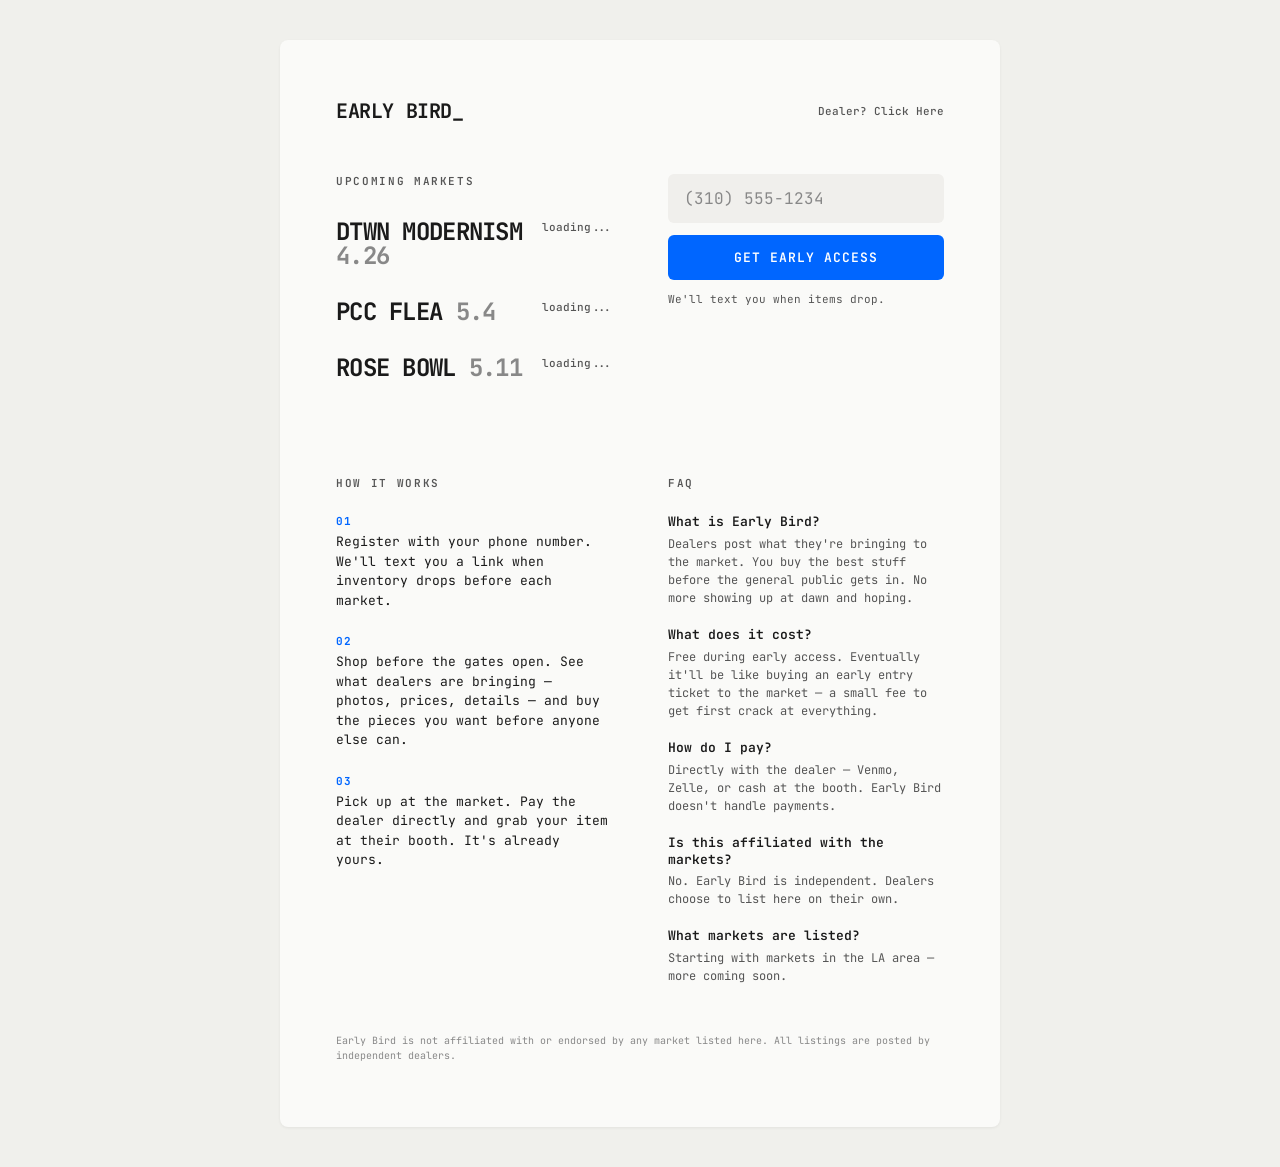
==== index.html @ ceb4dad3 "Landing, add-item, booth items: major QA-driven fixes Landing: - Remove chevrons on market rows - Co" ====
<!DOCTYPE html>
<html lang="en">
<head>
  <meta charset="UTF-8">
  <meta name="viewport" content="width=device-width, initial-scale=1, viewport-fit=cover">
  <title>Early Bird</title>
  <link rel="preconnect" href="https://fonts.googleapis.com">
  <link rel="preconnect" href="https://fonts.gstatic.com" crossorigin>
  <link href="https://fonts.googleapis.com/css2?family=JetBrains+Mono:wght@400;500;600;700&display=swap" rel="stylesheet">

  <style>
    * { margin: 0; padding: 0; box-sizing: border-box; }

    /*
     * DESIGN SYSTEM: "The Text Message"
     * Font: JetBrains Mono — everything
     * Colors: --text #1A1A1A, --muted #666, --dim #AAA, --accent #0066FF
     * Spacing: --side 24px, elements handle their own padding
     * Buttons: .btn-primary, .btn-secondary, .btn-chip, .btn-danger
     * Inputs: .fi (text/textarea), .fs (select), .fl (label)
     * States: .loading-center, .empty-state, .state-error, .status-pill
     * Layout: .seg-ctrl, .feed-header, .fab, .back-link
     */

    :root {
      --bg: #FAFAF8;
      --text: #1A1A1A;
      --muted: #555555;
      --dim: #888888;
      --accent: #0066FF;
      --accent-hover: #0052CC;
      --error: #D32F2F;
      --success: #2E7D32;
      --input-bg: #F0EFEC;
      --side: 24px;
    }

    html, body {
      overflow-x: hidden;
      overscroll-behavior-x: none;
      width: 100%;
    }
    body {
      font-family: 'JetBrains Mono', monospace;
      background: var(--bg);
      color: var(--text);
      -webkit-font-smoothing: antialiased;
      overscroll-behavior: none;
    }

    /* ── Screens ─────────────────────────── */
    .screen { display: none; }
    .screen.active { display: block; }

    /* ── App Header ─────────────────────── */
    /* One header component for every screen */
    .app-header {
      position: sticky;
      top: 0;
      z-index: 100;
      background: rgba(250,250,248,0.95);
      backdrop-filter: blur(12px);
      -webkit-backdrop-filter: blur(12px);
      padding: 0 var(--side);
      padding-top: max(12px, env(safe-area-inset-top));
    }
    .app-header-row {
      display: flex;
      align-items: center;
      justify-content: space-between;
      min-height: 40px;
    }
    .app-header-row + .app-header-row {
      padding-bottom: 8px;
    }
    .app-header-title {
      font-size: 16px;
      font-weight: 700;
      letter-spacing: -0.02em;
      color: var(--text);
      white-space: nowrap;
      flex-shrink: 0;
    }
    .app-header-back {
      font-size: 12px;
      color: var(--muted);
      text-decoration: none;
    }
    @media (hover: hover) {
      .app-header-back:hover { color: var(--text); }
    }
    .app-header-action {
      font-size: 12px;
      color: var(--muted);
      text-decoration: none;
      text-align: right;
      min-width: 0;
      overflow: hidden;
      text-overflow: ellipsis;
      white-space: nowrap;
    }

    /* ── Landing Page ────────────────────── */
    #landing {
      min-height: 100vh;
      min-height: 100dvh;
      max-width: 480px;
      margin: 0 auto;
      padding: 0 24px;
      padding-top: max(24px, env(safe-area-inset-top));
      padding-bottom: max(40px, env(safe-area-inset-bottom));
    }

    /* ── Header ── */
    .header {
      display: flex;
      justify-content: space-between;
      align-items: center;
      padding-top: 8px;
      margin-bottom: 48px;
    }
    .logo {
      font-size: 20px;
      font-weight: 700;
      color: var(--text);
      letter-spacing: -0.02em;
      line-height: 1;
    }
    .cursor {
      animation: blink 1s step-end infinite;
    }
    .in-app .cursor { animation: none; opacity: 1; }
    @keyframes blink {
      0%, 100% { opacity: 1; }
      50% { opacity: 0; }
    }
    .dealer-link {
      font-size: 11px;
      font-weight: 500;
      color: var(--muted);
      text-decoration: none;
      padding: 8px 0;
    }
    .dealer-link:hover { color: var(--text); }

    /* ── Markets list ── */
    .markets-label {
      font-size: 11px;
      font-weight: 600;
      color: var(--muted);
      letter-spacing: 0.15em;
      text-transform: uppercase;
      margin-bottom: 32px;
    }

    .market-item {
      margin-bottom: 32px;
      display: flex;
      align-items: flex-start;
      justify-content: space-between;
      gap: 12px;
    }
    /* chevron removed per QA feedback */
    .market-name {
      font-size: 24px;
      font-weight: 700;
      color: var(--text);
      line-height: 1;
      letter-spacing: -0.03em;
    }
    .market-date {
      color: var(--dim);
    }
    .market-countdown {
      font-size: 11px;
      font-weight: 500;
      color: var(--muted);
      white-space: nowrap;
      flex-shrink: 0;
      text-align: right;
    }

    /* ── Auth ── */
    .auth-section {
      margin-top: 16px;
    }
    /* .auth-input consolidated into .fi */
    /* .auth-btn consolidated into .btn-primary */
    .auth-fine {
      margin-top: 12px;
      font-size: 11px;
      color: var(--muted);
      line-height: 1.4;
    }
    .auth-error {
      margin-top: 12px;
      font-size: 12px;
      color: var(--error);
    }
    .auth-success {
      margin-top: 12px;
      font-size: 12px;
      color: var(--success);
    }

    /* ── Info sections (below fold) ── */
    .info-zone {
      margin-top: 64px;
    }
    .section-title {
      font-size: 11px;
      font-weight: 600;
      color: var(--muted);
      letter-spacing: 0.15em;
      text-transform: uppercase;
      margin-bottom: 24px;
    }

    .step {
      margin-bottom: 24px;
    }
    .step:last-child { margin-bottom: 0; }
    .step-number {
      font-size: 11px;
      font-weight: 700;
      color: var(--accent);
      margin-bottom: 4px;
      letter-spacing: 0.05em;
    }
    .step-text {
      font-size: 13px;
      font-weight: 400;
      color: var(--text);
      line-height: 1.5;
    }

    .faq-section {
      margin-top: 48px;
    }
    .faq-item {
      margin-bottom: 20px;
    }
    .faq-item:last-child { margin-bottom: 0; }
    .faq-q {
      font-size: 13px;
      font-weight: 600;
      color: var(--text);
      line-height: 1.3;
      margin-bottom: 4px;
    }
    .faq-a {
      font-size: 12px;
      font-weight: 400;
      color: var(--muted);
      line-height: 1.5;
    }

    .disclaimer {
      margin-top: 48px;
      font-size: 10px;
      color: var(--dim);
      line-height: 1.5;
    }

    /* ── Desktop ── */
    @media (min-width: 768px) {
      body { background: #F0F0EC; }
      #landing, #dealer-landing {
        max-width: 720px;
        padding: 48px 56px 64px;
        background: var(--bg);
        margin-top: 40px;
        margin-bottom: 40px;
        border-radius: 8px;
        box-shadow: 0 1px 3px rgba(0,0,0,0.06);
        min-height: auto;
      }
      #feed, #item-detail, #messages, #favorites, #settings, #dealer-home, #add-item, #admin, #admin-login {
        max-width: 900px;
        margin: 0 auto;
        background: var(--bg);
      }
      .landing-columns {
        display: grid;
        grid-template-columns: 1fr 1fr;
        gap: 56px;
        align-items: start;
      }
      .landing-columns .auth-section { margin-top: 0; }
      .info-grid {
        display: grid;
        grid-template-columns: 1fr 1fr;
        gap: 56px;
      }
      .info-grid .faq-section { margin-top: 0; }
    }

    /* ── Dealer Landing Page ─────────────── */
    #dealer-landing {
      min-height: 100vh;
      min-height: 100dvh;
      max-width: 480px;
      margin: 0 auto;
      padding: 0 24px;
      padding-top: max(24px, env(safe-area-inset-top));
      padding-bottom: max(40px, env(safe-area-inset-bottom));
    }
    .back-link {
      font-size: 12px;
      color: var(--accent);
      text-decoration: none;
      font-weight: 500;
    }
    .dealer-headline {
      font-size: 24px;
      font-weight: 700;
      color: var(--text);
      line-height: 1.1;
      letter-spacing: -0.03em;
      margin: 32px 0 8px;
    }
    .dealer-headline .accent { color: var(--accent); }
    .dealer-sub {
      font-size: 13px;
      color: var(--muted);
      line-height: 1.5;
      margin-bottom: 20px;
    }
    .dealer-free-badge {
      display: inline-block;
      font-size: 11px;
      font-weight: 700;
      letter-spacing: 0.1em;
      text-transform: uppercase;
      color: var(--accent);
      background: #E8F0FE;
      padding: 8px 14px;
      border-radius: 6px;
      margin-bottom: 24px;
    }

    /* ── Verify Screen ───────────────────── */
    #verify.active {
      min-height: 100vh;
      min-height: 100dvh;
      display: flex;
      flex-direction: column;
      align-items: center;
      justify-content: center;
      padding: 2rem;
      text-align: center;
    }
    #verify .logo { margin-bottom: 24px; }
    .verify-status {
      font-size: 14px;
      color: var(--muted);
      margin-top: 12px;
    }
    .verify-error {
      font-size: 14px;
      color: var(--error);
      margin-top: 12px;
    }

    /* ── Onboarding Screen ───────────────── */
    #onboarding {
      min-height: 100vh;
      min-height: 100dvh;
      max-width: 480px;
      margin: 0 auto;
      padding: 0 24px;
      padding-top: max(60px, env(safe-area-inset-top));
    }
    .onboard-title {
      font-size: 24px;
      font-weight: 700;
      color: var(--text);
      letter-spacing: -0.03em;
      margin-bottom: 4px;
    }
    .onboard-sub {
      font-size: 13px;
      color: var(--muted);
      margin-bottom: 32px;
    }

    .field { margin-bottom: 16px; }
    /* .field label consolidated into .fl */
    /* .field input[type="text"] consolidated into .fi */

    .selfie-area { margin-bottom: 24px; }
    .selfie-preview {
      width: 120px;
      height: 120px;
      border-radius: 50%;
      background: var(--input-bg);
      margin: 0 auto 12px;
      overflow: hidden;
      display: flex;
      align-items: center;
      justify-content: center;
      cursor: pointer;
    }
    .selfie-preview img { width: 100%; height: 100%; object-fit: cover; }
    .selfie-preview .placeholder {
      font-size: 11px;
      color: var(--muted);
      text-align: center;
      line-height: 1.5;
    }
    .selfie-context {
      text-align: center;
      font-size: 11px;
      color: var(--dim);
      margin-top: 8px;
    }

    /* ── Feed Screen ─────────────────────── */
    #feed {
      height: 100vh;
      height: 100dvh;
      overflow-y: auto;
      scroll-snap-type: y proximity;
      -webkit-overflow-scrolling: touch;
    }
    .feed-header {
      position: sticky;
      top: 0;
      z-index: 100;
      background: rgba(250,250,248,0.95);
      backdrop-filter: blur(12px);
      -webkit-backdrop-filter: blur(12px);
      padding: 0 var(--side);
      padding-top: max(12px, env(safe-area-inset-top));
    }
    .feed-header-top {
      display: flex;
      align-items: center;
      justify-content: space-between;
      padding-bottom: 12px;
    }
    .feed-logo {
      font-size: 16px;
      font-weight: 700;
      letter-spacing: -0.02em;
      color: var(--text);
      white-space: nowrap;
      flex-shrink: 0;
    }
    .feed-event {
      font-size: 12px;
      color: var(--muted);
    }

    /* Item grid */
    /* Mobile: TikTok-style vertical scroll — one item fills viewport */
    .item-grid {
      display: flex;
      flex-direction: column;
      padding-bottom: max(70px, calc(56px + env(safe-area-inset-bottom)));
    }
    .item-card {
      min-height: calc(100vh - 160px);
      min-height: calc(100dvh - 160px);
      scroll-snap-align: start;
      cursor: pointer;
      display: flex;
      flex-direction: column;
      background: #fff;
      border-bottom: 1px solid var(--input-bg);
    }
    .item-card-img {
      width: 100%;
      flex: 1;
      min-height: 0;
      background: var(--input-bg);
      overflow: hidden;
    }
    .item-card-img > img:first-child { width: 100%; height: 100%; object-fit: cover; }
    .item-card-avatar {
      position: absolute;
      bottom: 12px;
      left: 12px;
      width: 44px;
      height: 44px;
      border-radius: 50%;
      object-fit: cover;
      border: 2px solid rgba(255,255,255,0.9);
      box-shadow: 0 1px 3px rgba(0,0,0,0.2);
    }
    .item-card-info { padding: 16px var(--side) 20px; }
    .item-card-price-row {
      display: flex;
      align-items: center;
      justify-content: space-between;
    }
    .item-card-price {
      font-size: 20px;
      font-weight: 700;
      font-variant-numeric: tabular-nums;
    }
    .item-card-title {
      font-size: 12px;
      color: var(--text);
      font-weight: 500;
      margin-top: 4px;
    }
    .item-card-meta {
      font-size: 12px;
      color: var(--muted);
      margin-top: 4px;
    }
    /* .item-card-badge consolidated into .status-pill */

    /* Desktop: 2-column grid */
    @media (min-width: 768px) {
      #feed {
        height: auto;
        overflow: visible;
        scroll-snap-type: none;
      }
      .item-grid {
        display: grid;
        grid-template-columns: 1fr 1fr;
        gap: 1px;
        background: var(--input-bg);
      }
      .item-card {
        height: auto;
        scroll-snap-align: none;
      }
      .item-card-img {
        aspect-ratio: 1;
        flex: none;
      }
      .item-card-info { padding: 12px; }
      .item-card-price { font-size: 14px; }
      .item-card-meta { font-size: 10px; margin-top: 2px; }
    }

    /* ── Favorite button ── */
    .fav-btn {
      position: absolute;
      bottom: 12px;
      right: 12px;
      width: 36px;
      height: 36px;
      border-radius: 50%;
      background: rgba(0,0,0,0.4);
      border: none;
      cursor: pointer;
      display: flex;
      align-items: center;
      justify-content: center;
      color: #fff;
      z-index: 10;
    }
    .fav-btn svg { width: 18px; height: 18px; }
    .fav-btn.fav-active { color: #FF3B5C; background: rgba(255,255,255,0.9); }
    .item-card-img { position: relative; }

    /* ── Favorites screen ── */
    #favorites {
      min-height: 100vh;
      min-height: 100dvh;
      padding-bottom: max(70px, calc(56px + env(safe-area-inset-bottom)));
    }
    .fav-grid {
      display: grid;
      grid-template-columns: 1fr 1fr;
      gap: 1px;
      background: var(--input-bg);
    }
    .fav-card {
      background: var(--bg);
      cursor: pointer;
    }
    .fav-card-img {
      width: 100%;
      aspect-ratio: 1;
      background: var(--input-bg);
      overflow: hidden;
      position: relative;
    }
    .fav-card-img img { width: 100%; height: 100%; object-fit: cover; }
    .fav-card-info { padding: 12px; }
    .fav-card-price {
      font-size: 14px;
      font-weight: 700;
      font-variant-numeric: tabular-nums;
    }
    .fav-card-meta {
      font-size: 10px;
      color: var(--muted);
      margin-top: 2px;
    }

    /* ── Messages list ── */
    .conv-item {
      display: flex;
      align-items: center;
      gap: 14px;
      padding: 14px var(--side);
      cursor: pointer;
      text-decoration: none;
      color: inherit;
      -webkit-tap-highlight-color: transparent;
      transition: background 0.1s;
    }
    .conv-item:active { background: var(--input-bg); }
    .conv-item + .conv-item {
      border-top: 1px solid var(--input-bg);
    }
    .conv-thumb {
      width: 52px;
      height: 52px;
      border-radius: 6px;
      overflow: hidden;
      background: var(--input-bg);
      flex-shrink: 0;
    }
    .conv-thumb img { width: 100%; height: 100%; object-fit: cover; }
    .conv-info { flex: 1; min-width: 0; }
    .conv-name {
      font-size: 13px;
      font-weight: 600;
      line-height: 1.3;
    }
    .conv-meta {
      font-size: 11px;
      color: var(--muted);
      margin-top: 2px;
    }

    /* ── Item Detail ─────────────────────── */
    #item-detail {
      min-height: 100vh;
      min-height: 100dvh;
      padding-bottom: max(80px, calc(56px + env(safe-area-inset-bottom)));
      overflow-x: hidden;
    }
    .detail-back {
      position: sticky;
      top: 0;
      z-index: 100;
      padding: max(8px, env(safe-area-inset-top)) var(--side) 8px;
      background: var(--bg);
    }
    .detail-back a {
      font-size: 12px;
      color: var(--muted);
      text-decoration: none;
    }
    @media (hover: hover) {
      .detail-back a:hover { color: var(--text); }
    }
    .conv-mode .detail-back { display: none; }
    .detail-photos {
      /* No padding — photo goes edge to edge from top */
    }
    .detail-photo {
      width: 100%;
      aspect-ratio: 1;
      background: var(--input-bg);
      overflow: hidden;
    }
    .detail-photo img {
      width: 100%;
      height: 100%;
      object-fit: cover;
    }
    .detail-photo + .detail-photo {
      margin-top: 1px;
    }

    /* Photo carousel */
    .carousel {
      position: relative;
      overflow: hidden;
    }
    .carousel-track {
      display: flex;
      transition: transform 0.3s ease;
    }
    .carousel-track .detail-photo {
      flex: 0 0 100%;
    }
    .carousel-dots {
      display: flex;
      justify-content: center;
      gap: 8px;
      padding: 12px 0;
    }
    .carousel-dot {
      width: 8px;
      height: 8px;
      border-radius: 50%;
      background: var(--dim);
      border: none;
      cursor: pointer;
      padding: 8px;
      background-clip: content-box;
    }
    .carousel-dot.active {
      background: var(--text);
    }
    .carousel-counter {
      position: absolute;
      top: 12px;
      right: 12px;
      background: rgba(0,0,0,0.5);
      color: #fff;
      font-size: 11px;
      font-weight: 600;
      padding: 4px 8px;
      border-radius: 10px;
      font-variant-numeric: tabular-nums;
    }
    .detail-info {
      padding: 20px var(--side);
    }
    .detail-price {
      font-size: 24px;
      font-weight: 700;
      font-variant-numeric: tabular-nums;
      letter-spacing: -0.02em;
    }
    .detail-condition {
      display: inline-block;
      font-size: 11px;
      font-weight: 600;
      color: var(--muted);
      letter-spacing: 0.1em;
      text-transform: uppercase;
      margin-top: 12px;
    }
    .detail-notes {
      font-size: 13px;
      color: var(--text);
      line-height: 1.5;
      margin-top: 12px;
      word-wrap: break-word;
      overflow-wrap: break-word;
    }
    .detail-seller {
      margin-top: 20px;
      padding-top: 20px;
      border-top: 1px solid var(--input-bg);
    }
    .detail-seller-name {
      font-size: 14px;
      font-weight: 600;
      color: var(--text);
    }
    .detail-seller-biz {
      font-size: 12px;
      color: var(--muted);
    }
    .detail-actions {
      padding: 0 var(--side) var(--side);
    }
    /* .text-seller-btn consolidated into .btn-primary */
    /* .detail-status-badge - legacy, use .status-pill for new code */
    .detail-status-badge {
      width: 100%;
      text-align: center;
      padding: 14px;
      border-radius: 6px;
      font-size: 12px;
      font-weight: 600;
      letter-spacing: 0.1em;
      text-transform: uppercase;
    }
    .detail-status-badge.sold { background: #EEE; color: var(--muted); }
    .detail-status-badge.hold { background: #FDF6E3; color: #B8960C; }

    /* ── Seller Inquiry List ─────────────── */
    .inquiry-list {
      padding: 0;
    }
    .inquiry-list-header {
      font-size: 11px;
      font-weight: 600;
      color: var(--muted);
      letter-spacing: 0.15em;
      text-transform: uppercase;
      margin-bottom: 16px;
    }
    .inquiry-row {
      display: flex;
      align-items: flex-start;
      gap: 12px;
      padding: 14px 0;
      border-top: 1px solid var(--input-bg);
      cursor: pointer;
    }
    .inquiry-row:first-of-type {
      border-top: none;
    }
    .inquiry-avatar {
      width: 40px;
      height: 40px;
      border-radius: 50%;
      flex-shrink: 0;
      object-fit: cover;
    }
    .inquiry-avatar-placeholder {
      background: var(--input-bg);
      display: flex;
      align-items: center;
      justify-content: center;
      font-size: 16px;
      font-weight: 700;
      color: var(--muted);
    }
    .inquiry-info {
      flex: 1;
      min-width: 0;
    }
    .inquiry-name {
      font-size: 13px;
      font-weight: 600;
      color: var(--text);
      line-height: 1;
      margin-bottom: 4px;
    }
    .inquiry-msg {
      font-size: 12px;
      color: var(--muted);
      line-height: 1.3;
      overflow: hidden;
      text-overflow: ellipsis;
      white-space: nowrap;
    }
    .inquiry-meta {
      display: flex;
      align-items: center;
      gap: 8px;
      margin-top: 8px;
    }
    .inquiry-phone {
      font-size: 11px;
      font-weight: 500;
      color: var(--accent);
      text-decoration: none;
      font-variant-numeric: tabular-nums;
    }
    .inquiry-time {
      font-size: 11px;
      color: var(--dim);
      font-variant-numeric: tabular-nums;
    }
    .inquiry-actions {
      display: flex;
      flex-direction: column;
      gap: 8px;
      flex-shrink: 0;
    }
    /* .inquiry-action-btn consolidated into .btn-secondary.btn-filled */

    /* ── Add Item Form ───────────────────── */
    #add-item {
      min-height: 100vh;
      min-height: 100dvh;
      max-width: 480px;
      margin: 0 auto;
      padding: 0 24px;
      padding-top: max(60px, env(safe-area-inset-top));
      padding-bottom: max(40px, env(safe-area-inset-bottom));
    }
    #add-item .feed-header {
      margin-bottom: 24px;
    }
    .photo-upload-area {
      display: flex;
      gap: 8px;
      flex-wrap: wrap;
      margin-bottom: 24px;
    }
    .photo-slot {
      width: 72px;
      height: 72px;
      border-radius: 6px;
      background: var(--input-bg);
      display: flex;
      align-items: center;
      justify-content: center;
      cursor: pointer;
      overflow: hidden;
      position: relative;
    }
    .photo-slot img {
      width: 100%;
      height: 100%;
      object-fit: cover;
    }
    .photo-slot-empty {
      background: transparent;
      border: 2px dashed var(--input-bg);
      cursor: default;
    }
    .photo-slot .add-icon {
      font-size: 24px;
      color: var(--dim);
      font-weight: 300;
    }
    .photo-slot .remove-photo {
      position: absolute;
      top: 2px;
      right: 2px;
      width: 20px;
      height: 20px;
      background: rgba(0,0,0,0.6);
      color: white;
      border: none;
      border-radius: 50%;
      font-size: 12px;
      cursor: pointer;
      display: flex;
      align-items: center;
      justify-content: center;
    }
    .form-field {
      margin-bottom: 20px;
    }
    /* .form-label consolidated into .fl */
    /* .form-input consolidated into .fi */
    /* .form-select consolidated into .fs */
    .form-row {
      display: flex;
      gap: 12px;
    }
    .form-row .form-field { flex: 1; }
    .form-toggle {
      display: flex;
      align-items: center;
      gap: 12px;
      cursor: pointer;
      font-size: 13px;
      color: var(--text);
    }
    .form-toggle input[type="checkbox"] {
      width: 18px;
      height: 18px;
      accent-color: var(--accent);
    }

    .empty-state { text-align: center; padding: 60px var(--side); }
    .empty-state h2 {
      font-size: 20px;
      font-weight: 700;
      color: var(--text);
      letter-spacing: -0.02em;
      margin-bottom: 8px;
    }
    .empty-state p {
      font-size: 13px;
      color: var(--muted);
      line-height: 1.5;
    }

    /* ── Segmented Control — unified toggle component ── */
    .seg-ctrl {
      display: flex;
      background: var(--input-bg);
      border-radius: 6px;
      padding: 3px;
      gap: 2px;
    }
    .seg-ctrl.hidden { display: none; }
    .seg-btn {
      flex: 1;
      font-family: 'JetBrains Mono', monospace;
      font-size: 11px;
      font-weight: 600;
      letter-spacing: 0.08em;
      text-transform: uppercase;
      padding: 8px 14px;
      border: none;
      border-radius: 4px;
      cursor: pointer;
      background: transparent;
      color: var(--muted);
      transition: all 0.15s;
      white-space: nowrap;
    }
    .seg-btn.active {
      color: var(--text);
      background: #fff;
      box-shadow: 0 1px 3px rgba(0,0,0,0.08);
    }

    /* ── Bottom Nav ───────────────────────── */

    .bottom-nav {
      position: fixed;
      bottom: 0; left: 0; right: 0;
      z-index: 100;
      background: rgba(250,250,248,0.95);
      backdrop-filter: blur(12px);
      -webkit-backdrop-filter: blur(12px);
      display: flex;
      padding-bottom: max(8px, env(safe-area-inset-bottom));
    }
    .nav-tab {
      flex: 1;
      display: flex;
      flex-direction: column;
      align-items: center;
      padding: 8px 0;
      font-size: 10px;
      color: var(--muted);
      text-decoration: none;
      font-weight: 500;
      gap: 2px;
      cursor: pointer;
      border: none;
      background: none;
    }
    .nav-tab.active { color: var(--accent); }
    .nav-tab svg { width: 22px; height: 22px; }
    .nav-group {
      display: flex;
      flex: 2;
    }
    .nav-group .nav-tab { flex: 1; }
    .nav-divider {
      width: 1px;
      background: var(--input-bg);
      margin: 8px 0;
    }

    /* Unread badge */
    .unread-badge {
      position: absolute;
      top: -6px; right: -10px;
      min-width: 16px; height: 16px;
      background: var(--error);
      color: #fff;
      font-size: 10px;
      font-weight: 700;
      border-radius: 8px;
      display: flex;
      align-items: center;
      justify-content: center;
      padding: 0 4px;
    }
    .unread-badge.hidden { display: none; }

    /* Toast notification */
    .toast {
      position: fixed;
      top: max(12px, env(safe-area-inset-top));
      left: 16px; right: 16px;
      z-index: 9999;
      background: #fff;
      border-radius: 12px;
      box-shadow: 0 4px 20px rgba(0,0,0,0.15);
      padding: 12px 16px;
      display: flex;
      align-items: center;
      gap: 12px;
      transform: translateY(-120%);
      transition: transform 0.3s ease;
      cursor: pointer;
    }
    .toast.visible { transform: translateY(0); }
    .toast-avatar { width: 36px; height: 36px; border-radius: 50%; object-fit: cover; flex-shrink: 0; }
    .toast-text { flex: 1; min-width: 0; }
    .toast-name { font-size: 12px; font-weight: 600; }
    .toast-msg { font-size: 11px; color: var(--muted); white-space: nowrap; overflow: hidden; text-overflow: ellipsis; }

    /* Filter bottom sheet */
    .sheet-overlay {
      position: fixed;
      inset: 0;
      z-index: 200;
      background: rgba(0,0,0,0.3);
      opacity: 0;
      transition: opacity 0.2s;
      pointer-events: none;
    }
    .sheet-overlay.open { opacity: 1; pointer-events: auto; }
    .sheet {
      position: fixed;
      bottom: 0; left: 0; right: 0;
      z-index: 201;
      background: #fff;
      border-radius: 12px 12px 0 0;
      padding: 20px 24px;
      padding-bottom: max(24px, env(safe-area-inset-bottom));
      transform: translateY(100%);
      transition: transform 0.3s ease;
    }
    .sheet-overlay.open .sheet { transform: translateY(0); }
    .sheet-handle {
      width: 36px; height: 4px;
      background: var(--dim);
      border-radius: 2px;
      margin: 0 auto 16px;
    }
    .sheet-title {
      font-size: 15px;
      font-weight: 700;
      margin-bottom: 16px;
    }
    .sheet-field { margin-bottom: 14px; }
    /* .sheet-label consolidated into .fl */

    /* Messages filter — positioned with side margins */
    .msg-toggle {
      margin: 0 var(--side) 12px;
    }

    /* Browse toggle in header — uses .seg-ctrl */
    .browse-toggle {
      margin-left: auto;
    }

    /* ── Dealer Home ─────────────────────── */
    #dealer-home {
      min-height: 100vh;
      min-height: 100dvh;
      max-width: 480px;
      margin: 0 auto;
      padding-bottom: max(80px, calc(56px + env(safe-area-inset-bottom)));
    }
    .dealer-event-name {
      font-size: 20px;
      font-weight: 700;
      color: var(--text);
      letter-spacing: -0.02em;
    }
    .dealer-event-date {
      font-size: 12px;
      color: var(--muted);
      margin-top: 4px;
    }
    .dealer-countdown {
      font-size: 12px;
      color: var(--muted);
      margin-top: 8px;
    }
    .dealer-countdown strong { font-variant-numeric: tabular-nums; }

    .free-notice {
      background: #E8F0FE;
      border-radius: 6px;
      padding: 14px 16px;
      margin: 24px 0;
      font-size: 12px;
      color: var(--accent);
      font-weight: 500;
    }
    /* FAB */
    .fab {
      position: fixed;
      bottom: calc(80px + env(safe-area-inset-bottom, 0px));
      right: 20px;
      width: 52px; height: 52px;
      border-radius: 50%;
      background: var(--accent);
      color: #fff;
      border: none;
      font-size: 26px;
      font-weight: 300;
      line-height: 1;
      cursor: pointer;
      box-shadow: 0 4px 12px rgba(0,0,0,0.15);
      z-index: 50;
      display: flex; align-items: center; justify-content: center;
    }
    .fab:active { transform: scale(0.92); }

    .my-items-list { list-style: none; padding: 0 var(--side); display: flex; flex-direction: column; gap: 8px; }
    .my-item {
      display: flex;
      gap: 12px;
      padding: 12px;
      background: var(--input-bg);
      border-radius: 8px;
      align-items: flex-start;
      cursor: pointer;
      -webkit-tap-highlight-color: transparent;
      transition: opacity 0.15s;
    }
    .my-item:active { opacity: 0.7; }
    .my-item-thumb {
      width: 64px; height: 64px;
      border-radius: 6px;
      background: var(--input-bg);
      flex-shrink: 0;
      overflow: hidden;
    }
    .my-item-thumb img { width: 100%; height: 100%; object-fit: cover; }
    .my-item-info { flex: 1; min-width: 0; }
    .my-item-price {
      font-family: 'JetBrains Mono', monospace;
      font-size: 15px;
      font-weight: 700;
      font-variant-numeric: tabular-nums;
    }
    .my-item-title {
      font-size: 13px;
      color: var(--text);
      margin-top: 2px;
      white-space: nowrap;
      overflow: hidden;
      text-overflow: ellipsis;
    }
    .my-item-meta {
      font-size: 11px;
      color: var(--muted);
      margin-top: 3px;
      display: flex;
      align-items: center;
      gap: 8px;
    }
    /* .my-item-status-pill consolidated into .status-pill */
    .my-item-actions {
      display: flex;
      gap: 8px;
      margin-top: 8px;
    }
    /* .my-item-action consolidated into .btn-secondary */

    /* ── Messages ────────────────────────── */
    #messages {
      min-height: 100vh;
      min-height: 100dvh;
      max-width: 480px;
      margin: 0 auto;
      padding-bottom: max(80px, calc(56px + env(safe-area-inset-bottom)));
      overflow-x: hidden;
    }

    /* ── Utility ──────────────────────────── */
    .spinner {
      display: inline-block;
      width: 18px; height: 18px;
      border: 2px solid rgba(255,255,255,0.3);
      border-top-color: white;
      border-radius: 50%;
      animation: spin 0.6s linear infinite;
    }
    @keyframes spin { to { transform: rotate(360deg); } }
    .hidden { display: none !important; }

    /* ── Photo Reorder (drag) ─────────── */
    .photo-slot.dragging { opacity: 0.4; }
    .photo-slot.drag-over { outline: 2px solid var(--accent); outline-offset: -2px; }

    /* ── Admin CMS ────────────────────── */
    #admin {
      min-height: 100vh;
      max-width: 600px;
      margin: 0 auto;
      padding: 24px;
    }
    .admin-title {
      font-size: 20px;
      font-weight: 700;
      letter-spacing: -0.02em;
      margin-bottom: 24px;
    }
    .admin-section {
      margin-bottom: 32px;
    }
    .admin-section-title {
      font-size: 11px;
      font-weight: 600;
      letter-spacing: 0.15em;
      text-transform: uppercase;
      color: var(--muted);
      margin-bottom: 12px;
    }
    .admin-card {
      background: var(--input-bg);
      border-radius: 6px;
      padding: 14px 16px;
      margin-bottom: 8px;
      font-size: 13px;
    }
    .admin-card-row {
      display: flex;
      justify-content: space-between;
      align-items: center;
    }
    .admin-card .name { font-weight: 600; }
    .admin-card .role {
      font-size: 10px;
      font-weight: 700;
      text-transform: uppercase;
      letter-spacing: 0.1em;
      padding: 4px 8px;
      border-radius: 4px;
    }
    .admin-card .role-dealer { background: #EDF7F0; color: var(--success); }
    .admin-card .role-buyer { background: #E8F0FE; color: var(--accent); }
    /* Admin tabs — uses .seg-ctrl, just add overflow + margin */
    .admin-tabs {
      margin-bottom: 20px;
      overflow-x: auto;
      -webkit-overflow-scrolling: touch;
      scrollbar-width: none;
    }
    .admin-tabs::-webkit-scrollbar { display: none; }
    .admin-form { margin-bottom: 16px; }
    .admin-form .form-field { margin-bottom: 12px; }
    .admin-stat {
      display: flex;
      justify-content: space-between;
      padding: 8px 0;
      font-size: 13px;
    }
    .admin-stat + .admin-stat { border-top: 1px solid var(--input-bg); }
    .admin-stat .label { color: var(--muted); }
    .admin-stat .value { font-weight: 700; font-variant-numeric: tabular-nums; }
    .admin-stats-grid { display: grid; grid-template-columns: 1fr 1fr; gap: 8px; margin-bottom: 24px; }
    .admin-stat-card { background: var(--input-bg); border-radius: 6px; padding: 14px 16px; }
    .admin-stat-card .value { font-size: 24px; font-weight: 700; font-variant-numeric: tabular-nums; }
    .admin-stat-card .label { font-size: 11px; color: var(--muted); margin-top: 2px; }
    .admin-back { font-size: 12px; color: var(--muted); text-decoration: none; display: inline-flex; align-items: center; gap: 2px; margin-bottom: 16px; cursor: pointer; transition: color 0.15s; }
    .admin-back::before {
      content: '';
      display: inline-block;
      width: 14px;
      height: 14px;
      background: currentColor;
      -webkit-mask: url("data:image/svg+xml,%3Csvg xmlns='http://www.w3.org/2000/svg' viewBox='0 0 24 24' fill='none' stroke='currentColor' stroke-width='2.5' stroke-linecap='round'%3E%3Cpath d='M15 18l-6-6 6-6'/%3E%3C/svg%3E") center/contain no-repeat;
      mask: url("data:image/svg+xml,%3Csvg xmlns='http://www.w3.org/2000/svg' viewBox='0 0 24 24' fill='none' stroke='currentColor' stroke-width='2.5' stroke-linecap='round'%3E%3Cpath d='M15 18l-6-6 6-6'/%3E%3C/svg%3E") center/contain no-repeat;
      flex-shrink: 0;
    }
    .admin-back:hover { color: var(--text); }
    .admin-clickable { cursor: pointer; transition: opacity 0.15s; }
    .admin-clickable:hover { opacity: 0.7; }
    /* .admin-badge consolidated into .status-pill */
    .admin-actions { display: flex; gap: 8px; margin-top: 8px; }
    /* .admin-action-btn consolidated into .btn-secondary.btn-filled.btn-sm */
    .admin-filter-bar { display: flex; gap: 8px; margin-bottom: 16px; flex-wrap: wrap; }
    .admin-filter-bar select { font-size: 11px; padding: 8px 12px; border: none; background: var(--input-bg); border-radius: 4px; color: var(--text); }
    .admin-timeline { margin-top: 16px; }
    .admin-timeline-item { font-size: 12px; padding: 8px 0; color: var(--muted); }
    .admin-timeline-item + .admin-timeline-item { border-top: 1px solid var(--input-bg); }
    .admin-timeline-item .action { color: var(--text); font-weight: 500; }
    .admin-thumb { width: 40px; height: 40px; border-radius: 4px; object-fit: cover; margin-right: 12px; flex-shrink: 0; }

    /* ── Settings ─────────────────────── */
    #settings {
      min-height: 100vh;
      max-width: 480px;
      margin: 0 auto;
      padding-bottom: max(80px, calc(56px + env(safe-area-inset-bottom)));
    }
    .settings-title {
      font-size: 20px;
      font-weight: 700;
      letter-spacing: -0.02em;
      margin-bottom: 24px;
    }
    .settings-section {
      margin-bottom: 32px;
    }
    .settings-row {
      display: flex;
      justify-content: space-between;
      align-items: center;
      padding: 12px 0;
    }
    .settings-row + .settings-row {
      border-top: 1px solid var(--input-bg);
    }
    .settings-label {
      font-size: 13px;
      color: var(--text);
    }
    .settings-value {
      font-size: 13px;
      color: var(--muted);
    }
    .settings-toggle {
      position: relative;
      width: 44px;
      height: 24px;
    }
    .settings-toggle input {
      opacity: 0;
      width: 0;
      height: 0;
    }
    .settings-toggle .slider {
      position: absolute;
      top: 0; left: 0; right: 0; bottom: 0;
      background: var(--dim);
      border-radius: 12px;
      cursor: pointer;
      transition: 0.2s;
    }
    .settings-toggle .slider::before {
      content: '';
      position: absolute;
      width: 18px;
      height: 18px;
      left: 3px;
      bottom: 3px;
      background: #fff;
      border-radius: 50%;
      transition: 0.2s;
    }
    .settings-toggle input:checked + .slider {
      background: var(--accent);
    }
    .settings-toggle input:checked + .slider::before {
      transform: translateX(20px);
    }
    /* .logout-btn consolidated into .btn-danger */

    /* ══════════════════════════════════════════════════════════
       DESIGN SYSTEM v2 — Consolidated Components
       All new classes for the redesign. Old classes remain
       above until Phase 2 swaps HTML/JS to use these.
       ══════════════════════════════════════════════════════════ */

    /* ── Buttons ─────────────────────────────────────────── */

    .btn-primary {
      width: 100%;
      background: var(--accent);
      color: #fff;
      border: none;
      font-family: 'JetBrains Mono', monospace;
      font-size: 13px;
      font-weight: 600;
      letter-spacing: 0.08em;
      text-transform: uppercase;
      padding: 16px 20px;
      border-radius: 6px;
      cursor: pointer;
      display: flex;
      align-items: center;
      justify-content: center;
      line-height: 1;
      transition: background 0.15s, transform 0.1s;
    }
    .btn-primary:hover { background: var(--accent-hover); }
    .btn-primary:active { transform: scale(0.97); }
    .btn-primary:disabled { background: var(--dim); cursor: default; transform: none; pointer-events: none; }
    .btn-primary.btn-dark { background: var(--text); }
    .btn-primary.btn-dark:hover { background: #333; }
    .btn-primary.btn-compact { width: auto; padding: 10px 16px; font-size: 11px; }
    .btn-primary.btn-muted { background: var(--muted); }
    .btn-primary.btn-muted:hover { background: #555; }

    .btn-secondary {
      font-family: 'JetBrains Mono', monospace;
      font-size: 11px;
      font-weight: 600;
      letter-spacing: 0.08em;
      text-transform: uppercase;
      padding: 8px 14px;
      border-radius: 4px;
      border: 1px solid var(--input-bg);
      background: #fff;
      color: var(--text);
      cursor: pointer;
      white-space: nowrap;
      transition: background 0.15s, border-color 0.15s, transform 0.1s;
    }
    .btn-secondary:hover { background: var(--input-bg); }
    .btn-secondary:active { transform: scale(0.97); }
    .btn-secondary.danger { color: var(--error); border-color: var(--error); }
    .btn-secondary.danger:hover { background: #FDECEA; }
    .btn-secondary.btn-filled { background: var(--input-bg); border-color: transparent; color: var(--muted); }
    .btn-secondary.btn-filled:hover { background: var(--dim); color: var(--text); }
    .btn-secondary.btn-sm { padding: 4px 8px; font-size: 10px; }
    .btn-secondary.hold-action:hover { background: #FDF6E3; color: #B8960C; border-color: transparent; }
    .btn-secondary.sold-action:hover { background: #E8F5E9; color: var(--success); border-color: transparent; }

    .btn-chip {
      font-family: 'JetBrains Mono', monospace;
      font-size: 13px;
      font-weight: 500;
      padding: 12px 16px;
      border-radius: 6px;
      border: 1.5px solid var(--input-bg);
      background: #fff;
      color: var(--text);
      cursor: pointer;
      text-align: left;
      width: 100%;
      transition: border-color 0.15s, color 0.15s, background 0.15s;
    }
    .btn-chip:hover { border-color: var(--dim); }
    .btn-chip.disabled { opacity: 0.5; cursor: default; }
    .btn-chip.active {
      border-color: var(--accent);
      color: var(--accent);
      background: #E8F0FE;
    }

    .btn-danger {
      width: 100%;
      padding: 14px;
      background: none;
      border: 1px solid var(--error);
      border-radius: 6px;
      font-family: 'JetBrains Mono', monospace;
      font-size: 13px;
      font-weight: 600;
      color: var(--error);
      cursor: pointer;
      transition: background 0.15s;
      margin-top: 24px;
    }
    .btn-danger:hover { background: #FDECEA; }

    /* ── Inputs (consolidated) ───────────────────────────── */

    .fi {
      width: 100%;
      font-family: 'JetBrains Mono', monospace;
      font-size: 16px;
      color: var(--text);
      background: var(--input-bg);
      border: none;
      padding: 14px 16px;
      border-radius: 6px;
      outline: none;
      font-variant-numeric: tabular-nums;
      transition: box-shadow 0.15s;
    }
    .fi::placeholder { color: var(--dim); }
    .fi:focus { box-shadow: 0 0 0 2px var(--accent); }

    .fs {
      width: 100%;
      font-family: 'JetBrains Mono', monospace;
      font-size: 16px;
      color: var(--text);
      background: var(--input-bg);
      border: none;
      padding: 14px 16px;
      padding-right: 40px;
      border-radius: 6px;
      outline: none;
      -webkit-appearance: none;
      appearance: none;
      background-image: url("data:image/svg+xml,%3Csvg width='12' height='8' viewBox='0 0 12 8' fill='none' xmlns='http://www.w3.org/2000/svg'%3E%3Cpath d='M1 1.5L6 6.5L11 1.5' stroke='%23AAAAAA' stroke-width='1.5' stroke-linecap='round'/%3E%3C/svg%3E");
      background-repeat: no-repeat;
      background-position: right 16px center;
      transition: box-shadow 0.15s;
    }
    .fs:focus { box-shadow: 0 0 0 2px var(--accent); }

    .fl {
      font-family: 'JetBrains Mono', monospace;
      font-size: 11px;
      font-weight: 600;
      letter-spacing: 0.15em;
      text-transform: uppercase;
      color: var(--muted);
      margin-bottom: 8px;
      display: block;
    }
    .fl .required { color: var(--error); }

    /* ── Status Pills (consolidated) ─────────────────────── */

    .status-pill {
      display: inline-block;
      font-family: 'JetBrains Mono', monospace;
      font-size: 10px;
      font-weight: 600;
      text-transform: uppercase;
      letter-spacing: 0.08em;
      padding: 3px 8px;
      border-radius: 10px;
    }
    .status-pill.live { background: #EDF7F0; color: var(--success); }
    .status-pill.hold { background: #FDF6E3; color: #B8960C; }
    .status-pill.sold { background: #EEE; color: var(--muted); }
    .status-pill.upcoming { background: #E8F0FE; color: var(--accent); }
    .status-pill.past { background: var(--input-bg); color: var(--muted); }
    .status-pill.deleted { background: #FDECEA; color: var(--error); }
    .status-pill.inactive { background: #FDECEA; color: var(--error); }
    .status-pill.today { background: #EDF7F0; color: var(--success); }
    .status-pill.test { background: #FFF8E1; color: #F9A825; }

    .posture-pill {
      display: inline-block;
      font-family: 'JetBrains Mono', monospace;
      font-size: 10px;
      font-weight: 600;
      text-transform: uppercase;
      letter-spacing: 0.08em;
      padding: 3px 8px;
      border-radius: 10px;
      background: var(--input-bg);
      color: var(--muted);
      margin-top: 4px;
    }

    .status-banner {
      width: 100%;
      text-align: center;
      padding: 14px;
      border-radius: 6px;
      font-family: 'JetBrains Mono', monospace;
      font-size: 12px;
      font-weight: 600;
      letter-spacing: 0.1em;
      text-transform: uppercase;
    }
    .status-banner.sold { background: #EEE; color: var(--muted); }
    .status-banner.hold { background: #FDF6E3; color: #B8960C; }

    /* ── Info Badge ──────────────────────────────────────── */

    .info-badge {
      display: inline-block;
      font-family: 'JetBrains Mono', monospace;
      font-size: 11px;
      font-weight: 700;
      letter-spacing: 0.1em;
      text-transform: uppercase;
      padding: 8px 14px;
      border-radius: 6px;
      background: #E8F0FE;
      color: var(--accent);
    }

    /* ── Back Link (standard in-app) ─────────────────────── */

    .back-link {
      font-family: 'JetBrains Mono', monospace;
      font-size: 12px;
      color: var(--muted);
      text-decoration: none;
      display: inline-flex;
      align-items: center;
      gap: 2px;
      padding: 8px 0;
      transition: color 0.15s;
    }
    .back-link::before {
      content: '';
      display: inline-block;
      width: 14px;
      height: 14px;
      background: currentColor;
      -webkit-mask: url("data:image/svg+xml,%3Csvg xmlns='http://www.w3.org/2000/svg' viewBox='0 0 24 24' fill='none' stroke='currentColor' stroke-width='2.5' stroke-linecap='round'%3E%3Cpath d='M15 18l-6-6 6-6'/%3E%3C/svg%3E") center/contain no-repeat;
      mask: url("data:image/svg+xml,%3Csvg xmlns='http://www.w3.org/2000/svg' viewBox='0 0 24 24' fill='none' stroke='currentColor' stroke-width='2.5' stroke-linecap='round'%3E%3Cpath d='M15 18l-6-6 6-6'/%3E%3C/svg%3E") center/contain no-repeat;
      flex-shrink: 0;
    }
    .back-link:hover { color: var(--text); }

    /* ── Error / Loading / Empty ──────────────────────────── */

    .error-text {
      font-size: 12px;
      color: var(--error);
      margin-top: 8px;
    }
    .success-text {
      font-size: 12px;
      color: var(--success);
      margin-top: 8px;
    }
    .loading-text {
      font-size: 12px;
      color: var(--muted);
    }
    .list-error {
      padding: 14px var(--side);
      color: var(--muted);
      font-size: 12px;
    }
    .empty-state-icon {
      font-size: 32px;
      margin-bottom: 12px;
    }
    .loading-center {
      display: flex;
      justify-content: center;
      padding: 60px 0;
    }
    .loading-center .spinner {
      border-color: rgba(0,102,255,0.2);
      border-top-color: var(--accent);
    }

    /* ── State: Error ────────────────────────────────────── */
    .state-error {
      text-align: center;
      padding: 60px var(--side);
      color: var(--muted);
    }
    .state-error-msg {
      font-size: 13px;
      margin-bottom: 16px;
    }
    .state-error .btn-secondary { width: auto; display: inline-block; }

    /* ── Button loading state ────────────────────────────── */
    .btn-primary.loading,
    .btn-secondary.loading {
      pointer-events: none;
      opacity: 0.7;
    }
    .btn-primary.loading::after,
    .btn-secondary.loading::after {
      content: '';
      display: inline-block;
      width: 14px;
      height: 14px;
      border: 2px solid rgba(255,255,255,0.3);
      border-top-color: #fff;
      border-radius: 50%;
      animation: spin 0.6s linear infinite;
      margin-left: 8px;
      vertical-align: middle;
    }
    .btn-secondary.loading::after {
      border-color: rgba(0,0,0,0.15);
      border-top-color: var(--muted);
    }

    /* ── Tappable / Interactive ───────────────────────────── */

    .tappable {
      transition: background 0.15s;
      cursor: pointer;
      -webkit-tap-highlight-color: transparent;
    }
    .tappable:active { background: var(--input-bg); }
    @media (hover: hover) {
      .tappable:hover { background: rgba(0,0,0,0.02); }
      .seg-btn:hover:not(.active) { color: var(--text); }
      .nav-tab:hover { color: var(--text); }
    }

    /* ── Heart Animation ─────────────────────────────────── */

    @keyframes heart-pop {
      0% { transform: scale(1); }
      50% { transform: scale(1.3); }
      100% { transform: scale(1); }
    }
    .fav-btn { transition: transform 0.15s; }
    @media (hover: hover) {
      .fav-btn:hover { transform: scale(1.1); }
    }
    .fav-btn.fav-active { animation: heart-pop 0.3s ease; }

    /* ── Unread Dot ──────────────────────────────────────── */

    @keyframes dot-pulse {
      0% { transform: scale(0); }
      60% { transform: scale(1.2); }
      100% { transform: scale(1); }
    }
    .unread-dot {
      width: 6px;
      height: 6px;
      border-radius: 50%;
      background: var(--accent);
      flex-shrink: 0;
      animation: dot-pulse 0.3s ease;
    }

    /* ══════════════════════════════════════════════════════════
       JS-RENDERED LAYOUT CLASSES
       ══════════════════════════════════════════════════════════ */

    /* ── Feed Header (restructured) ──────────────────────── */

    .feed-header-row2 {
      display: flex;
      align-items: center;
      gap: 8px;
      padding-bottom: 8px;
    }
    .feed-header-top .feed-market-link {
      font-size: 12px;
      color: var(--muted);
      text-decoration: none;
      white-space: nowrap;
      overflow: hidden;
      text-overflow: ellipsis;
      min-width: 0;
      text-align: right;
    }
    .feed-header-row2 .seg-ctrl {
      flex-shrink: 0;
      margin-left: auto;
    }
    .feed-item-count {
      font-family: 'JetBrains Mono', monospace;
      font-size: 11px;
      color: var(--muted);
      flex-shrink: 0;
    }
    .feed-filter-btn {
      background: none;
      border: none;
      cursor: pointer;
      padding: 8px;
      color: var(--muted);
      border-radius: 6px;
      transition: background 0.15s, color 0.15s;
    }
    @media (hover: hover) {
      .feed-filter-btn:hover { background: var(--input-bg); color: var(--text); }
    }
    .feed-market-link {
      font-size: 11px;
      color: var(--muted);
      text-decoration: none;
      transition: color 0.15s;
    }
    @media (hover: hover) {
      .feed-market-link:hover { color: var(--text); }
    }

    /* ── Conversation Header ─────────────────────────────── */

    .conv-detail-header {
      padding: 0 var(--side);
      padding-top: max(12px, env(safe-area-inset-top));
      background: var(--bg);
      position: sticky;
      top: 0;
      z-index: 100;
    }
    .conv-back-link {
      display: block;
      font-size: 12px;
      color: var(--muted);
      text-decoration: none;
      padding: 8px 0 4px;
    }
    @media (hover: hover) {
      .conv-back-link:hover { color: var(--text); }
    }
    .conv-item-row {
      display: flex;
      gap: 12px;
      align-items: center;
      padding: 12px 0;
      border-bottom: 1px solid var(--input-bg);
    }
    .conv-item-meta {
      flex: 1;
      min-width: 0;
    }
    .conv-item-thumb {
      width: 48px;
      height: 48px;
      border-radius: 6px;
      overflow: hidden;
      flex-shrink: 0;
      background: var(--input-bg);
    }
    .conv-item-thumb img { width: 100%; height: 100%; object-fit: cover; }
    .conv-item-price {
      font-size: 15px;
      font-weight: 700;
      font-variant-numeric: tabular-nums;
    }
    .conv-item-title {
      font-size: 12px;
      color: var(--muted);
      white-space: nowrap;
      overflow: hidden;
      text-overflow: ellipsis;
    }
    .conv-party-avatar {
      width: 32px;
      height: 32px;
      border-radius: 50%;
      object-fit: cover;
      flex-shrink: 0;
    }
    .conv-party-phone {
      font-size: 11px;
      color: var(--accent);
      text-decoration: none;
    }
    @media (hover: hover) {
      .conv-party-phone:hover { text-decoration: underline; }
    }
    .conv-payment {
      font-size: 11px;
      color: var(--muted);
      padding-bottom: 12px;
      border-bottom: 1px solid var(--input-bg);
    }
    .conv-no-messages {
      color: var(--muted);
      font-size: 13px;
      padding: 20px 0;
    }

    /* ── Chat Bubbles ────────────────────────────────────── */

    .msg-row {
      display: flex;
      align-items: flex-end;
      gap: 8px;
      margin-bottom: 8px;
    }
    .msg-row.sent { justify-content: flex-end; }
    .msg-row.received { justify-content: flex-start; }
    .msg-bubble {
      max-width: 75%;
      padding: 12px 16px;
      border-radius: 12px;
      font-size: 13px;
      line-height: 1.4;
    }
    .msg-bubble.sent {
      background: var(--accent);
      color: #fff;
      border-bottom-right-radius: 4px;
    }
    .msg-bubble.received {
      background: var(--input-bg);
      color: var(--text);
      border-bottom-left-radius: 4px;
    }
    .msg-avatar {
      width: 24px;
      height: 24px;
      border-radius: 50%;
      object-fit: cover;
      flex-shrink: 0;
    }
    .msg-time {
      font-size: 10px;
      color: var(--dim);
      text-align: center;
      margin: 12px 0 8px;
    }

    /* ── Reply Bar (fixed bottom) ────────────────────────── */

    .conv-reply-bar {
      position: fixed;
      bottom: calc(56px + env(safe-area-inset-bottom, 0px));
      left: 0;
      right: 0;
      max-width: 480px;
      margin: 0 auto;
      background: var(--bg);
      border-top: 2px solid #ddd;
      padding: 12px var(--side);
      display: flex;
      gap: 8px;
      z-index: 100;
    }
    .conv-reply-bar .fi {
      flex: 1; font-size: 16px; padding: 12px 14px;
      resize: none; overflow: hidden; min-height: 42px; max-height: 120px;
      line-height: 1.4;
    }

    /* ── Messages List — Composite Thumbnail ─────────────── */

    .conv-thumb-composite {
      position: relative;
      width: 52px;
      height: 52px;
      flex-shrink: 0;
    }
    .conv-thumb-composite .conv-thumb {
      width: 52px;
      height: 52px;
      border-radius: 6px;
      overflow: hidden;
      background: var(--input-bg);
    }
    .conv-thumb-composite .conv-thumb img { width: 100%; height: 100%; object-fit: cover; }
    .conv-thumb-avatar {
      position: absolute;
      bottom: -4px;
      right: -4px;
      width: 24px;
      height: 24px;
      border-radius: 50%;
      border: 2px solid var(--bg);
      overflow: hidden;
      background: var(--input-bg);
    }
    .conv-thumb-avatar img { width: 100%; height: 100%; object-fit: cover; }
    .conv-thumb-avatar-placeholder {
      position: absolute;
      bottom: -4px;
      right: -4px;
      width: 24px;
      height: 24px;
      border-radius: 50%;
      border: 2px solid var(--bg);
      background: var(--input-bg);
      display: flex;
      align-items: center;
      justify-content: center;
      font-size: 10px;
      font-weight: 700;
      color: var(--muted);
    }
    .conv-name-row {
      display: flex;
      align-items: center;
      gap: 8px;
      margin-bottom: 2px;
    }
    .conv-name-row .name {
      font-weight: 600;
      font-size: 14px;
    }
    .conv-price-line {
      font-size: 12px;
      color: var(--text);
      font-weight: 700;
      font-variant-numeric: tabular-nums;
      white-space: nowrap;
      overflow: hidden;
      text-overflow: ellipsis;
    }
    .conv-time {
      font-size: 11px;
      color: var(--dim);
      margin-left: auto;
      flex-shrink: 0;
    }
    .conv-preview {
      font-size: 12px;
      color: var(--muted);
      margin-top: 2px;
      white-space: nowrap;
      overflow: hidden;
      text-overflow: ellipsis;
    }
    .conv-item.unread .conv-name-row .name { font-weight: 700; }
    .conv-item.unread .conv-preview { color: var(--text); font-weight: 500; }

    /* ── Market Teaser ───────────────────────────────────── */

    .teaser-content {
      padding: 0 var(--side);
      padding-top: max(60px, env(safe-area-inset-top));
      padding-bottom: 40px;
      max-width: 480px;
      margin: 0 auto;
    }
    .teaser-header { margin-top: 20px; }
    .teaser-title {
      font-size: 20px;
      font-weight: 700;
      color: var(--text);
      letter-spacing: -0.02em;
    }
    .teaser-date {
      font-size: 14px;
      color: var(--muted);
      margin-top: 8px;
    }
    .teaser-countdown {
      font-size: 13px;
      color: var(--muted);
      margin-top: 8px;
      text-transform: uppercase;
      letter-spacing: 0.05em;
    }
    .teaser-countdown.live { color: var(--accent); }
    .teaser-stats {
      display: flex;
      gap: 16px;
      margin-top: 16px;
    }
    .teaser-stat-value {
      font-family: 'JetBrains Mono', monospace;
      font-size: 24px;
      font-weight: 700;
      font-variant-numeric: tabular-nums;
      color: var(--text);
      line-height: 1;
    }
    .teaser-stat-label {
      font-size: 11px;
      color: var(--muted);
      font-weight: 400;
    }
    .teaser-preview-grid {
      display: grid;
      grid-template-columns: repeat(3, 1fr);
      gap: 8px;
      margin-top: 16px;
    }
    .teaser-preview-cell {
      aspect-ratio: 1;
      border-radius: 6px;
      overflow: hidden;
      background: var(--input-bg);
    }
    .teaser-preview-cell img { width: 100%; height: 100%; object-fit: cover; }

    /* ── Booth / Dealer Home ──────────────────────────────── */

    .booth-number {
      font-size: 12px;
      min-height: 40px;
      display: flex;
      align-items: center;
      gap: 8px;
      flex-wrap: wrap;
    }
    .booth-event-name {
      font-size: 12px;
      color: var(--muted);
      padding-bottom: 4px;
      text-decoration: none;
      display: block;
    }
    .booth-event-name::after {
      content: ' ▾';
      font-size: 10px;
    }
    .market-picker-row {
      display: flex;
      align-items: center;
      justify-content: space-between;
      padding: 14px 0;
      cursor: pointer;
      border-bottom: 1px solid var(--input-bg);
    }
    .market-picker-row:last-child { border-bottom: none; }
    .market-picker-row:active { background: var(--input-bg); }
    .market-picker-row.selected { font-weight: 700; }
    .market-picker-name { font-size: 14px; }
    .market-picker-meta { font-size: 11px; color: var(--muted); }
    .market-picker-count { font-size: 11px; color: var(--muted); }
    .booth-countdown {
      font-family: 'JetBrains Mono', monospace;
      font-size: 11px;
      font-weight: 600;
      font-variant-numeric: tabular-nums;
      color: var(--accent);
      letter-spacing: 0.02em;
      white-space: nowrap;
      margin-left: auto;
      flex-shrink: 0;
    }
    .booth-stats {
      display: flex;
      gap: 16px;
      padding: 0 var(--side) 12px;
    }
    .booth-stat {
      font-size: 13px;
    }
    .booth-stat-value {
      font-family: 'JetBrains Mono', monospace;
      font-weight: 700;
      font-size: 20px;
      font-variant-numeric: tabular-nums;
    }
    .booth-stat-label {
      color: var(--muted);
    }
    .booth-stat-label.hold { color: #B8960C; }
    .booth-number-display {
      font-weight: 600;
      color: var(--text);
    }
    .booth-number-display span {
      font-family: 'JetBrains Mono', monospace;
    }
    .booth-number-edit {
      color: var(--accent);
      text-decoration: none;
      font-size: 11px;
      margin-left: 4px;
    }
    /* .booth-input consolidated into .fi */
    .booth-setup-card {
      background: var(--input-bg);
      border-radius: 6px;
      padding: 16px;
      margin: 0 var(--side) 16px;
    }
    .booth-setup-card .fl { margin-bottom: 4px; }
    .booth-setup-title { font-size: 15px; font-weight: 700; }

    /* ── Compose Flow (item detail) ──────────────────────── */

    .compose-header {
      font-size: 11px;
      font-weight: 600;
      letter-spacing: 0.15em;
      text-transform: uppercase;
      color: var(--muted);
      margin-bottom: 12px;
    }
    .compose-options {
      display: flex;
      flex-direction: column;
      gap: 8px;
      margin-bottom: 12px;
    }
    .compose-input-area {
      display: none;
    }
    .compose-input-area.visible { display: block; }
    .compose-textarea {
      width: 100%;
      font-family: 'JetBrains Mono', monospace;
      font-size: 16px;
      color: var(--text);
      background: var(--input-bg);
      border: none;
      padding: 14px 16px;
      border-radius: 6px;
      outline: none;
      resize: none;
      margin-bottom: 12px;
      transition: box-shadow 0.15s;
    }
    .compose-textarea:focus { box-shadow: 0 0 0 2px var(--accent); }
    .compose-sent {
      text-align: center;
      padding: 20px;
      color: var(--accent);
      font-weight: 600;
    }

    /* ── Item Detail (additions) ──────────────────────────── */

    .detail-title {
      font-size: 13px;
      color: var(--muted);
      margin-top: 2px;
    }
    .detail-loading {
      text-align: center;
      color: var(--muted);
      font-size: 12px;
      padding: 20px 0;
    }
    .detail-empty {
      text-align: center;
      color: var(--muted);
      font-size: 12px;
      padding: 20px 0;
    }
    .detail-ownership {
      text-align: center;
      color: var(--muted);
      font-size: 12px;
      padding: 20px 0;
    }

    /* ══════════════════════════════════════════════════════════
       ADMIN CLASSES
       ══════════════════════════════════════════════════════════ */

    .admin-loading {
      color: var(--muted);
      font-size: 12px;
    }
    .admin-error {
      color: var(--error);
      font-size: 12px;
    }
    .admin-empty {
      color: var(--muted);
      font-size: 12px;
    }
    .admin-login-container {
      display: flex;
      flex-direction: column;
      align-items: center;
      justify-content: center;
      min-height: 60vh;
      gap: 24px;
    }
    .admin-login-logo {
      font-size: 20px;
      font-weight: 700;
      letter-spacing: -0.5px;
    }
    .admin-login-label {
      font-size: 12px;
      color: var(--muted);
      text-transform: uppercase;
      letter-spacing: 1px;
    }
    .admin-login-input {
      max-width: 280px;
      width: 100%;
      text-align: center;
    }
    .admin-login-btn {
      max-width: 280px;
      width: 100%;
    }
    .admin-login-error {
      font-size: 12px;
      color: var(--error);
      min-height: 16px;
    }
    .admin-header {
      display: flex;
      justify-content: space-between;
      align-items: center;
      margin-bottom: 16px;
    }
    .admin-header-links {
      display: flex;
      gap: 16px;
      align-items: center;
    }
    .admin-link {
      font-size: 12px;
      color: var(--accent);
      text-decoration: none;
      transition: color 0.15s;
    }
    @media (hover: hover) {
      .admin-link:hover { color: var(--accent-hover); }
    }
    .admin-link--muted {
      font-size: 12px;
      color: var(--muted);
      text-decoration: none;
      transition: color 0.15s;
    }
    @media (hover: hover) {
      .admin-link--muted:hover { color: var(--text); }
    }
    .admin-detail-title {
      font-size: 20px;
      font-weight: 700;
      margin-bottom: 4px;
    }
    .admin-detail-meta {
      font-size: 12px;
      color: var(--muted);
      margin-top: 4px;
    }
    .admin-detail-link {
      color: var(--accent);
      cursor: pointer;
      text-decoration: none;
    }
    @media (hover: hover) {
      .admin-detail-link:hover { text-decoration: underline; }
    }
    .admin-row-card {
      display: flex;
      align-items: center;
    }
    .admin-row-card-info {
      flex: 1;
      min-width: 0;
    }
    .admin-row-card-meta {
      font-size: 11px;
      color: var(--muted);
      margin-top: 2px;
    }
    .admin-btn-row {
      display: flex;
      gap: 8px;
      align-items: center;
    }
    .admin-section-header {
      display: flex;
      justify-content: space-between;
      align-items: center;
    }
    /* .admin-search-input consolidated into .fi */
    .admin-search-input:focus { box-shadow: 0 0 0 2px var(--accent); }
    /* .admin-badge--test consolidated into .status-pill.test */
    .admin-card--dimmed { opacity: 0.6; }
    .admin-archived-toggle {
      cursor: pointer;
      margin-top: 24px;
    }
    .admin-archived-section {
      display: none;
    }
    .admin-photo-strip {
      display: flex;
      gap: 8px;
      overflow-x: auto;
      margin-bottom: 16px;
      -webkit-overflow-scrolling: touch;
    }
    .admin-photo-thumb {
      width: 120px;
      height: 120px;
      object-fit: cover;
      border-radius: 6px;
      flex-shrink: 0;
    }
    .admin-item-price {
      font-size: 24px;
      font-weight: 700;
      margin-bottom: 4px;
      font-variant-numeric: tabular-nums;
    }
    .admin-item-info-row {
      display: flex;
      gap: 8px;
      align-items: center;
      margin-bottom: 8px;
    }
    .admin-item-condition {
      font-size: 11px;
      color: var(--muted);
    }
    .admin-item-notes {
      font-size: 12px;
      color: var(--muted);
      margin-bottom: 12px;
    }
    .admin-item-stats {
      font-size: 12px;
      color: var(--muted);
      margin-bottom: 16px;
    }
    .admin-conversation-row {
      padding: 8px 0;
      border-top: 1px solid var(--input-bg);
    }
    .admin-conversation-name {
      font-size: 12px;
      font-weight: 500;
    }
    .admin-conversation-msg {
      font-size: 11px;
      color: var(--muted);
      margin-top: 2px;
    }
    .admin-conversation-time {
      font-size: 11px;
      color: var(--muted);
      margin-top: 2px;
    }
    .blast-history-item {
      margin-bottom: 12px;
    }
    .blast-history-meta {
      font-size: 12px;
      color: var(--muted);
      margin-top: 4px;
    }
    .blast-status-ok { color: var(--success); }
    .blast-status-fail { color: var(--error); }
    .blast-history-body {
      font-size: 11px;
      color: var(--text);
      margin-top: 8px;
      white-space: pre-wrap;
      background: var(--input-bg);
      padding: 8px;
      border-radius: 4px;
    }

    /* ── Toast notification ─────────────────────────────────── */

    .toast-container {
      position: fixed;
      top: max(20px, env(safe-area-inset-top));
      left: 50%;
      transform: translateX(-50%);
      z-index: 9999;
      display: flex;
      flex-direction: column;
      gap: 8px;
      pointer-events: none;
    }
    .toast {
      background: var(--text);
      color: #fff;
      padding: 12px 20px;
      border-radius: 8px;
      font-size: 13px;
      font-weight: 500;
      opacity: 0;
      transition: opacity 0.3s;
      pointer-events: auto;
    }
    .toast.visible { opacity: 1; }

    /* ── Settings — auto-save toast ──────────────────────── */

    .save-toast {
      position: fixed;
      top: max(12px, env(safe-area-inset-top));
      left: 50%;
      transform: translateX(-50%) translateY(-120%);
      background: var(--text);
      color: #fff;
      font-size: 11px;
      font-weight: 600;
      padding: 8px 16px;
      border-radius: 20px;
      z-index: 9999;
      transition: transform 0.3s ease;
      pointer-events: none;
    }
    .save-toast.visible {
      transform: translateX(-50%) translateY(0);
    }

    /* ── Settings content wrapper ─────────────────────────── */

    .settings-content {
      padding: 0 var(--side);
    }
    .settings-avatar {
      width: 64px;
      height: 64px;
      border-radius: 50%;
      background: var(--input-bg);
      display: flex;
      align-items: center;
      justify-content: center;
      font-size: 20px;
      font-weight: 700;
      color: var(--muted);
      margin: 8px auto 8px;
      overflow: hidden;
    }
    .settings-avatar img { width: 100%; height: 100%; object-fit: cover; }
    .settings-phone {
      text-align: center;
      font-size: 12px;
      color: var(--dim);
      margin-bottom: 20px;
    }

    /* ── Utility classes ────────────────────────────────────── */

    .mt-8 { margin-top: 8px; }
    .mt-16 { margin-top: 16px; }
    .mt-24 { margin-top: 24px; }
    .mb-4 { margin-bottom: 4px; }
    .mb-8 { margin-bottom: 8px; }
    .mb-12 { margin-bottom: 12px; }
    .mb-16 { margin-bottom: 16px; }
    .text-center { text-align: center; }
    .text-muted { color: var(--muted); font-size: 12px; }
    .text-error { color: var(--error); font-size: 12px; }
    .text-dim { color: var(--dim); font-size: 11px; }
    .flex-1 { flex: 1; min-width: 0; }
    .shrink-0 { flex-shrink: 0; }
    .w-full { width: 100%; }
    .pad-side { padding: 0 var(--side); }
    .img-cover { width: 100%; height: 100%; object-fit: cover; }
    .img-avatar { border-radius: 50%; object-fit: cover; }

    /* ── Filter sheet button ──────────────────────────────── */

    /* .filter-done-btn consolidated into .btn-primary.btn-dark */

    /* ── Nav tab label (for relative positioning of badge) ── */

    .nav-tab-label {
      position: relative;
    }

  </style>
</head>
<body>

<!-- LANDING PAGE -->
<div id="landing" class="screen">
  <div class="header">
    <div class="logo">EARLY BIRD<span class="cursor">_</span></div>
    <a href="#" class="dealer-link" onclick="showScreen('dealer-landing'); return false;">Dealer? Click Here</a>
  </div>

  <div class="landing-columns">
    <div>
      <div class="markets-label">Upcoming markets</div>
      <div id="markets-list">
        <!-- Populated by JS, fallback below -->
        <div class="market-item">
          <div class="market-name">DTWN MODERNISM <span class="market-date">4.26</span></div>
          <div class="market-countdown">loading...</div>
        </div>
        <div class="market-item">
          <div class="market-name">PCC FLEA <span class="market-date">5.4</span></div>
          <div class="market-countdown">loading...</div>
        </div>
        <div class="market-item">
          <div class="market-name">ROSE BOWL <span class="market-date">5.11</span></div>
          <div class="market-countdown">loading...</div>
        </div>
      </div>
    </div>

    <div class="auth-section">
      <input type="tel" class="fi" id="phone-input" placeholder="(310) 555-1234"
             inputmode="tel" autocomplete="tel">
      <button class="btn-primary" id="auth-btn" onclick="requestMagicLink()" style="margin-top:12px">
        Get early access
      </button>
      <div class="auth-fine" id="auth-msg">We'll text you when items drop.</div>
    </div>
  </div>

  <!-- Below fold -->
  <div class="info-zone">
    <div class="info-grid">
      <div>
        <div class="section-title">How it works</div>
        <div class="step">
          <div class="step-number">01</div>
          <div class="step-text">Register with your phone number. We'll text you a link when inventory drops before each market.</div>
        </div>
        <div class="step">
          <div class="step-number">02</div>
          <div class="step-text">Shop before the gates open. See what dealers are bringing — photos, prices, details — and buy the pieces you want before anyone else can.</div>
        </div>
        <div class="step">
          <div class="step-number">03</div>
          <div class="step-text">Pick up at the market. Pay the dealer directly and grab your item at their booth. It's already yours.</div>
        </div>
      </div>

      <div class="faq-section">
        <div class="section-title">FAQ</div>
        <div class="faq-item">
          <div class="faq-q">What is Early Bird?</div>
          <div class="faq-a">Dealers post what they're bringing to the market. You buy the best stuff before the general public gets in. No more showing up at dawn and hoping.</div>
        </div>
        <div class="faq-item">
          <div class="faq-q">What does it cost?</div>
          <div class="faq-a">Free during early access. Eventually it'll be like buying an early entry ticket to the market — a small fee to get first crack at everything.</div>
        </div>
        <div class="faq-item">
          <div class="faq-q">How do I pay?</div>
          <div class="faq-a">Directly with the dealer — Venmo, Zelle, or cash at the booth. Early Bird doesn't handle payments.</div>
        </div>
        <div class="faq-item">
          <div class="faq-q">Is this affiliated with the markets?</div>
          <div class="faq-a">No. Early Bird is independent. Dealers choose to list here on their own.</div>
        </div>
        <div class="faq-item">
          <div class="faq-q">What markets are listed?</div>
          <div class="faq-a">Starting with markets in the LA area — more coming soon.</div>
        </div>
      </div>
    </div>
  </div>

  <div class="disclaimer">
    Early Bird is not affiliated with or endorsed by any market listed here. All listings are posted by independent dealers.
  </div>
</div>

<!-- DEALER LANDING PAGE -->
<div id="dealer-landing" class="screen">
  <div class="app-header">
    <div class="app-header-row">
      <a href="#" class="app-header-back" onclick="event.preventDefault(); showScreen('landing');">&#8592; Back</a>
      <div class="app-header-title">EARLY BIRD<span class="cursor">_</span></div>
    </div>
  </div>
  <div style="padding:0 var(--side)">
  <div class="dealer-headline">
    Sell to serious buyers<br>
    <span class="accent">before the gates open</span>
  </div>
  <div class="dealer-sub">
    Post what you're bringing. Buyers see it when items drop the evening before the show.
  </div>
  <div class="dealer-free-badge">100% free for dealers</div>

  <div class="auth-section">
    <input type="tel" class="fi" id="dealer-phone-input" placeholder="(310) 555-1234"
           inputmode="tel" autocomplete="tel">
    <button class="btn-primary" id="dealer-auth-btn" onclick="requestDealerMagicLink()" style="margin-top:12px">
      Get started
    </button>
    <div class="auth-fine" id="dealer-auth-msg">We'll text you a link to set up your booth.</div>
  </div>

  <div class="info-zone">
    <div class="info-grid">
      <div>
        <div class="section-title">How it works</div>
        <div class="step">
          <div class="step-number">01</div>
          <div class="step-text">Register with your phone number. We'll text you a link to get started. Takes 30 seconds.</div>
        </div>
        <div class="step">
          <div class="step-number">02</div>
          <div class="step-text">Post what you're bringing. Photos, price, details. That's it.</div>
        </div>
        <div class="step">
          <div class="step-number">03</div>
          <div class="step-text">Buyers buy directly from you. They message you, you arrange payment. Show up to the market with sales already done.</div>
        </div>
      </div>

      <div class="faq-section">
        <div class="section-title">FAQ for dealers</div>
        <div class="faq-item">
          <div class="faq-q">Is this really free?</div>
          <div class="faq-a">Yes. No fees, no commission. You handle all payments directly with buyers.</div>
        </div>
        <div class="faq-item">
          <div class="faq-q">What do I need to post?</div>
          <div class="faq-a">One photo and a price, minimum. You can add a title, condition notes, and whether the price is firm.</div>
        </div>
        <div class="faq-item">
          <div class="faq-q">When do buyers see my stuff?</div>
          <div class="faq-a">Inventory drops a few days before the market. You can post anytime. Buyers get texted when items go live.</div>
        </div>
        <div class="faq-item">
          <div class="faq-q">What happens after the market?</div>
          <div class="faq-a">Listings expire shortly after the event. Each market is a fresh slate.</div>
        </div>
        <div class="faq-item">
          <div class="faq-q">Am I obligated to sell to anyone?</div>
          <div class="faq-a">No. You choose who gets the item. Nothing is final until you say so.</div>
        </div>
      </div>
    </div>
  </div>

  <div class="disclaimer">
    Early Bird is not affiliated with or endorsed by any market listed here.
  </div>
  </div>
</div>

<!-- VERIFY -->
<div id="verify" class="screen">
  <div class="logo">EARLY BIRD<span class="cursor">_</span></div>
  <div class="verify-status" id="verify-status">Verifying...</div>
</div>

<!-- ONBOARDING -->
<div id="onboarding" class="screen">
  <div class="app-header">
    <div class="app-header-row">
      <div class="app-header-title">EARLY BIRD<span class="cursor">_</span></div>
    </div>
  </div>
  <div style="padding:0 var(--side)">
  <div class="onboard-title">Get set up to pre-buy</div>
  <div class="onboard-sub">Takes 30 seconds.</div>

  <div class="selfie-area">
    <div class="selfie-preview" id="selfie-preview" onclick="document.getElementById('selfie-input').click()">
      <div class="placeholder">Tap to add<br>a photo</div>
    </div>
    <input type="file" id="selfie-input" accept="image/*" capture="user" class="hidden"
           onchange="handleSelfie(this)">
    <div class="selfie-context">Shown to dealers and buyers you message</div>
  </div>

  <div class="field">
    <label class="fl">Your name</label>
    <input type="text" id="onboard-name" class="fi" placeholder="Your display name">
  </div>

  <button class="btn-primary" onclick="completeOnboarding()" style="margin-top:12px">Let's go</button>
  </div>
</div>

<!-- FEED -->
<div id="feed" class="screen">
  <div class="app-header">
    <div class="app-header-row">
      <div class="app-header-title">EARLY BIRD<span class="cursor">_</span></div>
      <a href="#" id="feed-event-name" class="app-header-action" onclick="showScreen('landing'); return false;">Markets</a>
    </div>
    <div class="app-header-row">
      <button class="feed-filter-btn" onclick="openFilterSheet()">
        <svg width="20" height="20" viewBox="0 0 24 24" fill="none" stroke="currentColor" stroke-width="2">
          <line x1="4" y1="6" x2="20" y2="6"/><line x1="4" y1="12" x2="16" y2="12"/><line x1="4" y1="18" x2="12" y2="18"/>
        </svg>
      </button>
      <span id="feed-item-count" class="feed-item-count"></span>
      <div class="browse-toggle seg-ctrl" id="browse-toggle">
        <button class="seg-btn active" onclick="setBrowseMode('all', this)">All</button>
        <button class="seg-btn" onclick="setBrowseMode('saved', this)">Saved</button>
      </div>
    </div>
  </div>
  <!-- Filter bottom sheet -->
  <div class="sheet-overlay" id="filter-sheet" onclick="closeFilterSheet()">
    <div class="sheet" onclick="event.stopPropagation()">
      <div class="sheet-handle"></div>
      <div class="sheet-title">Filters</div>
      <div class="sheet-field">
        <div class="fl">Category</div>
        <select id="filter-category" onchange="applyFeedFilters()" class="fs">
          <option value="">All Categories</option>
        </select>
      </div>
      <div class="sheet-field">
        <div class="fl">Dealer</div>
        <select id="filter-dealer" onchange="applyFeedFilters()" class="fs">
          <option value="">All Dealers</option>
        </select>
      </div>
      <button class="btn-primary btn-dark" onclick="closeFilterSheet()" style="margin-top:8px">Done</button>
    </div>
  </div>
  <div id="feed-content"></div>
</div>

<!-- DEALER HOME -->
<div id="dealer-home" class="screen">
  <div class="app-header">
    <div class="app-header-row">
      <div class="app-header-title">Sell</div>
      <div id="booth-number-row" class="booth-number"></div>
    </div>
    <div class="app-header-row">
      <a href="#" id="booth-event-name" class="booth-event-name" onclick="event.preventDefault(); openMarketPicker();"></a>
      <div id="booth-countdown" class="booth-countdown"></div>
    </div>
  </div>
  <div id="booth-setup-card" class="booth-setup-card hidden" style="margin:0 var(--side) 16px"></div>
  <div id="booth-stats" class="booth-stats"></div>
  <ul class="my-items-list" id="my-items-list"></ul>
  <div class="empty-state" id="dealer-empty">
    <h2>Your booth is empty</h2>
    <p>Post items you&#39;re bringing to the market.</p>
  </div>
  <button class="fab" onclick="showAddItem()" aria-label="Add item">+</button>
  <!-- Market picker bottom sheet -->
  <div class="sheet-overlay" id="market-picker-sheet" onclick="closeMarketPicker()">
    <div class="sheet" onclick="event.stopPropagation()">
      <div class="sheet-handle"></div>
      <div class="sheet-title">Select Market</div>
      <div id="market-picker-list"></div>
    </div>
  </div>
</div>

<!-- MESSAGES -->
<div id="messages" class="screen">
  <div class="app-header">
    <div class="app-header-row">
      <div class="app-header-title">Watching</div>
    </div>
  </div>
  <div class="msg-toggle seg-ctrl nav-dealer-only hidden" id="msg-filter-toggle">
    <button class="seg-btn active" onclick="filterMessages('all', this)">All</button>
    <button class="seg-btn" onclick="filterMessages('buying', this)">Buying</button>
    <button class="seg-btn" onclick="filterMessages('selling', this)">Selling</button>
  </div>
  <div id="messages-content">
    <div class="empty-state">
      <h2>No messages yet</h2>
      <p>Conversations with sellers will show up here.</p>
    </div>
  </div>
</div>

<!-- FAVORITES -->
<div id="favorites" class="screen">
  <div class="feed-header">
    <div class="feed-header-top">
      <div class="feed-logo">Favorites</div>
    </div>
  </div>
  <div id="favorites-content"></div>
</div>

<!-- MARKET TEASER -->
<div id="market-teaser" class="screen">
  <div class="detail-back"><a href="#" onclick="event.preventDefault(); showScreen('landing');">&#8592; Back</a></div>
  <div id="teaser-content" class="teaser-content"></div>
</div>

<!-- ITEM DETAIL -->
<div id="item-detail" class="screen">
  <div class="app-header">
    <div class="app-header-row">
      <a href="#" class="app-header-back" onclick="event.preventDefault(); history.back();">&#8592; Back</a>
    </div>
  </div>
  <div class="detail-photos" id="detail-photos"></div>
  <div class="detail-info" id="detail-info"></div>
  <div class="detail-actions" id="detail-actions"></div>
</div>

<!-- ADD ITEM -->
<div id="add-item" class="screen">
  <div class="app-header">
    <div class="app-header-row">
      <a href="#" class="app-header-back" onclick="event.preventDefault(); switchTab('dealer-home');">&#8592; Back</a>
      <div class="app-header-title">Add item</div>
    </div>
  </div>

  <label class="fl">Photos <span class="required">*</span></label>
  <div class="photo-upload-area" id="photo-slots">
    <div class="photo-slot" onclick="document.getElementById('photo-file').click()">
      <span class="add-icon">+</span>
    </div>
    <div class="photo-slot photo-slot-empty"></div>
    <div class="photo-slot photo-slot-empty"></div>
    <div class="photo-slot photo-slot-empty"></div>
    <div class="photo-slot photo-slot-empty"></div>
  </div>
  <input type="file" id="photo-file" accept="image/*" multiple class="hidden" onchange="handleItemPhotos(this)">

  <div class="form-field">
    <label class="fl">Title (optional)</label>
    <input type="text" class="fi" id="item-title" placeholder="What is it?">
  </div>

  <div class="form-field">
    <label class="fl">Price <span class="required">*</span></label>
    <input type="text" class="fi" id="item-price" placeholder="$" inputmode="decimal">
  </div>

  <div class="form-field" style="display:flex;align-items:center;justify-content:space-between">
    <label class="fl" style="margin-bottom:0">Price firm</label>
    <label class="toggle-switch">
      <input type="checkbox" id="item-firm">
      <span class="toggle-slider"></span>
    </label>
  </div>
  <!-- Market context set by JS -->
  <select class="fs" id="item-market" style="display:none"></select>

  <div class="form-field">
    <label class="fl">Notes (optional)</label>
    <input type="text" class="fi" id="item-notes" placeholder="Details, dimensions, etc.">
  </div>

  <button class="btn-primary" id="post-item-btn" onclick="postItem()" style="margin-top:12px">Post item</button>
  <div class="auth-fine" id="post-item-msg"></div>
</div>

<!-- SETTINGS -->
<div id="settings" class="screen">
  <div class="app-header">
    <div class="app-header-row">
      <div class="app-header-title">Account</div>
    </div>
  </div>
  <div class="settings-content">
    <div class="settings-avatar" id="settings-avatar"></div>
    <div class="settings-phone" id="settings-phone"></div>

    <div class="settings-section">
      <div class="field">
        <label class="fl">Name</label>
        <input type="text" id="settings-name" class="fi" placeholder="Your name" onblur="saveSettings()">
      </div>
      <div class="field">
        <label class="fl">Business name</label>
        <input type="text" id="settings-biz" class="fi" placeholder="Optional" onblur="saveSettings()">
      </div>
    </div>

    <div class="settings-section nav-dealer-only hidden">
      <div class="section-title">Payment</div>
      <div class="field">
        <label class="fl">Venmo</label>
        <input type="text" id="settings-venmo" class="fi" placeholder="@username" onblur="saveSettings()">
      </div>
      <div class="field">
        <label class="fl">Zelle</label>
        <input type="text" id="settings-zelle" class="fi" placeholder="Phone or email" onblur="saveSettings()">
      </div>
    </div>

    <div class="settings-section">
      <div class="section-title">Preferences</div>
      <div class="settings-row">
        <span class="settings-label">Show my name on purchases</span>
        <label class="settings-toggle">
          <input type="checkbox" id="settings-show-sold" checked onchange="saveSettings()">
          <span class="slider"></span>
        </label>
      </div>
    </div>

    <div class="auth-fine" id="settings-msg"></div>

    <button class="btn-danger" onclick="logout()">Log out</button>
  </div>
</div>

<!-- ADMIN LOGIN -->
<div id="admin-login" class="screen">
  <div class="admin-login-container">
    <div class="admin-login-logo">EARLY BIRD<span class="cursor">_</span></div>
    <div class="admin-login-label">Admin</div>
    <input type="password" class="fi admin-login-input" id="admin-password" placeholder="Password" autofocus>
    <button class="btn-primary admin-login-btn" id="admin-login-btn" onclick="adminLogin()">Log in</button>
    <div id="admin-login-error" class="admin-login-error"></div>
  </div>
</div>

<!-- ADMIN CMS -->
<div id="admin" class="screen">
  <div class="admin-header">
    <div class="admin-title">Admin</div>
    <div class="admin-header-links">
      <a href="#" class="admin-link back-link" onclick="enterApp(); return false;">App</a>
      <a href="#" class="admin-link--muted" onclick="adminLogout(); return false;">Log out</a>
    </div>
  </div>
  <div class="admin-tabs seg-ctrl">
    <button class="seg-btn" data-admin-tab="dashboard" onclick="location.hash='#/admin'">Dashboard</button>
    <button class="seg-btn" data-admin-tab="markets" onclick="location.hash='#/admin/markets'">Markets</button>
    <button class="seg-btn" data-admin-tab="dealers" onclick="location.hash='#/admin/dealers'">Dealers</button>
    <button class="seg-btn" data-admin-tab="items" onclick="location.hash='#/admin/items'">Items</button>
    <button class="seg-btn" data-admin-tab="sms" onclick="location.hash='#/admin/sms'">SMS</button>
  </div>
  <div id="admin-content"></div>
</div>

<!-- BOTTOM NAV — single nav, reconfigured by mode -->
<nav class="bottom-nav hidden" id="bottom-nav">
  <div class="nav-group nav-group-buy">
    <button class="nav-tab active" data-tab="feed" onclick="switchTab('feed')">
      <svg viewBox="0 0 24 24" fill="none" stroke="currentColor" stroke-width="2">
        <rect x="3" y="3" width="7" height="7"/><rect x="14" y="3" width="7" height="7"/>
        <rect x="3" y="14" width="7" height="7"/><rect x="14" y="14" width="7" height="7"/>
      </svg>
      Buy
    </button>
    <button class="nav-tab" data-tab="messages" onclick="switchTab('messages')">
      <svg viewBox="0 0 24 24" fill="none" stroke="currentColor" stroke-width="2">
        <path d="M1 12s4-8 11-8 11 8 11 8-4 8-11 8-11-8-11-8z"/><circle cx="12" cy="12" r="3"/>
      </svg>
      <span class="nav-tab-label">Watching<span class="unread-badge hidden" id="nav-unread-badge"></span></span>
    </button>
  </div>
  <div class="nav-divider"></div>
  <button class="nav-tab nav-dealer-only hidden" data-tab="dealer-home" onclick="switchTab('dealer-home')">
    <svg viewBox="0 0 24 24" fill="none" stroke="currentColor" stroke-width="2">
      <rect x="2" y="7" width="20" height="14" rx="2"/><path d="M16 7V5a4 4 0 00-8 0v2"/>
    </svg>
    Sell
  </button>
  <button class="nav-tab" data-tab="settings" onclick="switchTab('settings')">
    <svg viewBox="0 0 24 24" fill="none" stroke="currentColor" stroke-width="2">
      <circle cx="12" cy="12" r="3"></circle>
      <path d="M12 1v2M12 21v2M4.22 4.22l1.42 1.42M18.36 18.36l1.42 1.42M1 12h2M21 12h2M4.22 19.78l1.42-1.42M18.36 5.64l1.42-1.42"></path>
    </svg>
    Account
  </button>
</nav>

<script>
const API = 'https://early-bird.objectlesson.workers.dev';

const PRE_DROP_SVG = "data:image/svg+xml,%3Csvg%20xmlns%3D%22http%3A%2F%2Fwww.w3.org%2F2000%2Fsvg%22%20width%3D%22600%22%20height%3D%22600%22%3E%3Crect%20width%3D%22600%22%20height%3D%22600%22%20fill%3D%22%23F0EFEC%22%2F%3E%3Ctext%20x%3D%22300%22%20y%3D%22300%22%20text-anchor%3D%22middle%22%20dominant-baseline%3D%22central%22%20font-family%3D%22monospace%22%20font-size%3D%2214%22%20fill%3D%22%23CCCCCC%22%20letter-spacing%3D%220.15em%22%3ECOMING%20SOON%3C%2Ftext%3E%3C%2Fsvg%3E";

let currentUser = null;
let currentMarket = null;
let allMarkets = [];
let countdownIntervals = [];
let userFavorites = new Set(); // item IDs the user has favorited

// ── Auth ──────────────────────────────────────────────────────
function getDealerId() { return localStorage.getItem('eb_dealer_id'); }
function setDealerId(id) { localStorage.setItem('eb_dealer_id', id); }
function authHeaders() {
  const id = getDealerId();
  return id ? { 'Authorization': `Bearer ${id}` } : {};
}

async function api(path, opts = {}) {
  const res = await fetch(`${API}${path}`, {
    method: opts.method || 'GET',
    headers: { 'Content-Type': 'application/json', ...authHeaders(), ...opts.headers },
    body: opts.body ? JSON.stringify(opts.body) : undefined,
  });
  return res.json();
}

async function uploadImage(file) {
  const res = await fetch(`${API}/api/upload`, {
    method: 'POST',
    headers: { ...authHeaders(), 'Content-Type': file.type || 'image/jpeg' },
    body: file,
  });
  return res.json();
}

// ── Screens ───────────────────────────────────────────────────
const TAB_SCREENS = new Set(['feed', 'dealer-home', 'messages', 'settings']);

function showScreen(id) {
  document.querySelectorAll('.screen').forEach(s => s.classList.remove('active'));
  document.getElementById(id).classList.add('active');
  // Centralized bottom nav: show on tab screens, hide on everything else
  const nav = document.getElementById('bottom-nav');
  if (nav) nav.classList.toggle('hidden', !TAB_SCREENS.has(id));
}

const TAB_HASH_MAP = { feed: '#/shop', 'dealer-home': '#/booth', messages: '#/messages', settings: '#/account' };
const HASH_TAB_MAP = { '#/shop': 'feed', '#/booth': 'dealer-home', '#/messages': 'messages', '#/account': 'settings' };

function switchTab(tab, skipPush) {
  document.querySelectorAll('.nav-tab').forEach(t => t.classList.remove('active'));
  const tabEl = document.querySelector(`[data-tab="${tab}"]`);
  if (tabEl) tabEl.classList.add('active');
  showScreen(tab);
  localStorage.setItem('eb_active_tab', tab);
  if (TAB_HASH_MAP[tab]) {
    if (skipPush) history.replaceState(null, '', TAB_HASH_MAP[tab]);
    else if (window.location.hash !== TAB_HASH_MAP[tab]) history.pushState(null, '', TAB_HASH_MAP[tab]);
  }
  if (tab === 'feed') loadFeed();
  if (tab === 'dealer-home') loadDealerHome();
  if (tab === 'messages') loadMessages();
  if (tab === 'settings') loadSettings();
}

// ── Filter sheet ─────────────────────────────────────────────
function openFilterSheet() {
  document.getElementById('filter-sheet').classList.add('open');
}
function closeFilterSheet() {
  document.getElementById('filter-sheet').classList.remove('open');
}

// ── Market Picker ────────────────────────────────────────────
async function openMarketPicker() {
  const sheet = document.getElementById('market-picker-sheet');
  const list = document.getElementById('market-picker-list');
  list.innerHTML = '<div class="loading-center"><span class="spinner"></span></div>';
  sheet.classList.add('open');
  try {
    const markets = await api('/api/markets');
    const upcoming = markets.filter(m => {
      const d = new Date(m.market_date + 'T23:59:59');
      return d >= new Date();
    });
    if (!upcoming.length) {
      list.innerHTML = '<div style="padding:16px 0;color:var(--muted);font-size:13px">No upcoming markets</div>';
      return;
    }
    // Get dealer's item counts per market
    let itemCounts = {};
    try {
      const items = await api(`/api/items?dealer_id=${currentUser.id}`);
      items.forEach(i => { itemCounts[i.market_id] = (itemCounts[i.market_id] || 0) + 1; });
    } catch (e) {}
    list.innerHTML = upcoming.map(m => {
      const d = new Date(m.market_date + 'T00:00:00');
      const dateStr = d.toLocaleDateString('en-US', { month: 'short', day: 'numeric' });
      const count = itemCounts[m.id] || 0;
      const selected = currentMarket?.id === m.id ? ' selected' : '';
      return `<div class="market-picker-row${selected}" onclick="selectMarket('${m.id}')">
        <div>
          <div class="market-picker-name">${m.name}</div>
          <div class="market-picker-meta">${dateStr}</div>
        </div>
        <div class="market-picker-count">${count} item${count !== 1 ? 's' : ''}</div>
      </div>`;
    }).join('');
  } catch (e) {
    list.innerHTML = '<div style="padding:16px 0;color:var(--error);font-size:13px">Failed to load markets</div>';
  }
}

function closeMarketPicker() {
  document.getElementById('market-picker-sheet').classList.remove('open');
}

async function selectMarket(marketId) {
  closeMarketPicker();
  try {
    const markets = await api('/api/markets');
    const market = markets.find(m => m.id === marketId);
    if (market) {
      currentMarket = market;
      localStorage.setItem('eb_current_market', JSON.stringify(market));
      loadDealerHome();
    }
  } catch (e) {
    console.error('Failed to select market:', e);
  }
}

// ── Browse mode (All / Saved) ────────────────────────────────
let browseMode = 'all';
function setBrowseMode(mode, el) {
  browseMode = mode;
  document.querySelectorAll('#browse-toggle .seg-btn').forEach(b => b.classList.remove('active'));
  if (el) el.classList.add('active');
  applyFeedFilters();
}

// ── Message filter (All / Buying / Selling) ──────────────────
let msgFilter = 'all';
let allConversations = [];
function filterMessages(filter, el) {
  msgFilter = filter;
  document.querySelectorAll('#msg-filter-toggle .seg-btn').forEach(b => b.classList.remove('active'));
  if (el) el.classList.add('active');
  renderConversations();
}

// ── Landing ───────────────────────────────────────────────────
function formatCountdown(dropTime) {
  const diff = dropTime - new Date();
  if (diff <= 0) return 'live now';
  const d = Math.floor(diff / 86400000);
  const h = Math.floor((diff % 86400000) / 3600000);
  const m = Math.floor((diff % 3600000) / 60000);
  return `${d}d ${h}h ${m}m`;
}

const NAME_MAP = {
  'DOWNTOWN MODERNISM': 'DTWN MODERNISM',
};

function displayName(name) {
  const upper = name.toUpperCase();
  return NAME_MAP[upper] || upper;
}

function renderMarkets(markets) {
  const list = document.getElementById('markets-list');
  if (!markets.length) return;

  // Filter out test markets, sort by date
  const real = markets
    .filter(m => !m.name.toLowerCase().includes('test'))
    .sort((a, b) => a.market_date.localeCompare(b.market_date));

  if (!real.length) return;
  currentMarket = real[0];
  allMarkets = real;

  list.innerHTML = real.map((m, i) => {
    const date = new Date(m.market_date + 'T00:00:00');
    const shortDate = (date.getMonth() + 1) + '.' + date.getDate();
    const countdown = m.drop_time ? formatCountdown(new Date(m.drop_time)) : '';
    return `<div class="market-item tappable" onclick="openMarketTeaser('${m.id}')">
      <div class="market-name">${displayName(m.name)} <span class="market-date">${shortDate}</span></div>
      ${countdown ? `<div class="market-countdown" data-drop="${m.drop_time}">${countdown}</div>` : ''}
    </div>`;
  }).join('');

  // Live countdown updates
  countdownIntervals.forEach(clearInterval);
  countdownIntervals = [];
  const cdEls = list.querySelectorAll('.market-countdown[data-drop]');
  cdEls.forEach(el => {
    const dropTime = new Date(el.dataset.drop);
    const iv = setInterval(() => {
      el.textContent = formatCountdown(dropTime);
    }, 30000);
    countdownIntervals.push(iv);
  });
}

async function loadLanding() {
  try {
    const markets = await api('/api/markets');
    if (markets.length) renderMarkets(markets);
  } catch (e) { console.error('Failed to load markets:', e); }
}

async function openMarketTeaser(marketId) {
  const m = allMarkets.find(m => m.id === marketId);
  if (!m) return;
  showScreen('market-teaser');

  const content = document.getElementById('teaser-content');
  const date = new Date(m.market_date + 'T00:00:00');
  const dateStr = date.toLocaleDateString('en-US', { weekday: 'long', month: 'long', day: 'numeric' });
  const countdown = m.drop_time ? formatCountdown(new Date(m.drop_time)) : '';
  const isLive = m.drop_time && new Date(m.drop_time) <= new Date();

  // Fetch items for this market to show preview
  let previewHtml = '';
  let itemCount = 0;
  let dealerCount = 0;
  try {
    const items = await api(`/api/items?market_id=${marketId}`);
    itemCount = items.length;
    const dealers = new Set(items.map(i => i.dealer_id));
    dealerCount = dealers.size;
    const previewItems = items.slice(0, 6);
    if (previewItems.length) {
      previewHtml = '<div class="teaser-preview-grid">' +
        previewItems.map(item => {
          let photo = item.photos?.[0] || '';
          if (photo === '/pre-drop-placeholder.svg') photo = PRE_DROP_SVG;
          return `<div class="teaser-preview-cell">${photo ? `<img src="${photo}" class="img-cover">` : ''}</div>`;
        }).join('') + '</div>';
    }
  } catch (e) {}

  content.innerHTML = `
    <div class="teaser-header">
      <div class="teaser-title">${displayName(m.name)}</div>
      <div class="teaser-date">${dateStr}</div>
      ${countdown ? `<div class="teaser-countdown${isLive ? ' live' : ''}">${isLive ? '&#9679; Live now' : countdown}</div>` : ''}
      <div class="teaser-stats">
        <div><span class="teaser-stat-value">${itemCount}</span> <span class="teaser-stat-label">items</span></div>
        <div><span class="teaser-stat-value">${dealerCount}</span> <span class="teaser-stat-label">dealers</span></div>
      </div>
      ${previewHtml}
      ${isLive ? `<button class="btn-primary btn-dark mt-24" onclick="selectMarket('${m.id}'); enterApp();">Shop inventory</button>` : ''}
    </div>`;
}

// ── Auth flow ─────────────────────────────────────────────────
async function requestMagicLink() {
  const phone = document.getElementById('phone-input').value.trim();
  if (!phone) return;
  const btn = document.getElementById('auth-btn');
  const msg = document.getElementById('auth-msg');
  btn.disabled = true;
  btn.classList.add('loading');
  btn.textContent = 'Sending';
  msg.textContent = '';
  msg.className = 'auth-fine';

  try {
    const res = await api('/api/auth/request', { method: 'POST', body: { phone } });
    btn.classList.remove('loading');
    if (res.ok) {
      msg.textContent = 'Check your texts for a link.';
      msg.className = 'auth-success';
      btn.textContent = 'LINK SENT';
    } else {
      msg.textContent = res.error || 'Something went wrong.';
      msg.className = 'auth-error';
      btn.textContent = 'Get early access';
      btn.disabled = false;
    }
  } catch (e) {
    btn.classList.remove('loading');
    msg.textContent = 'Connection error. Try again.';
    msg.className = 'auth-error';
    btn.textContent = 'Get early access';
    btn.disabled = false;
  }
}

async function verifyToken(token) {
  showScreen('verify');
  const status = document.getElementById('verify-status');
  status.textContent = 'Verifying...';
  status.className = 'verify-status';

  try {
    const res = await api(`/api/auth/verify/${token}`);
    if (res.ok && res.dealer_id) {
      setDealerId(res.dealer_id);
      window.location.hash = '';
      status.textContent = "You're in.";
      const me = await api('/api/auth/me');
      currentUser = me;
      setTimeout(() => {
        if (!me.name) { showScreen('onboarding'); }
        else { enterApp(); }
      }, 800);
    } else {
      status.innerHTML = (res.error || 'Invalid link.') + '<br><a href="#" onclick="event.preventDefault(); showScreen(\'landing\'); window.location.hash=\'\';" style="color:var(--accent);font-size:13px;margin-top:12px;display:inline-block">Back to home</a>';
      status.className = 'verify-error';
    }
  } catch (e) {
    status.innerHTML = 'Something went wrong.<br><a href="#" onclick="event.preventDefault(); showScreen(\'landing\'); window.location.hash=\'\';" style="color:var(--accent);font-size:13px;margin-top:12px;display:inline-block">Back to home</a>';
    status.className = 'verify-error';
  }
}

// ── Image Compression ────────────────────────────────────────
function compressImage(file, maxWidth, quality) {
  return new Promise((resolve) => {
    const img = new Image();
    img.onload = () => {
      let w = img.width, h = img.height;
      if (w > maxWidth) { h = Math.round(h * maxWidth / w); w = maxWidth; }
      const canvas = document.createElement('canvas');
      canvas.width = w;
      canvas.height = h;
      canvas.getContext('2d').drawImage(img, 0, 0, w, h);
      canvas.toBlob((blob) => {
        resolve(new File([blob], file.name.replace(/\.\w+$/, '.jpg'), { type: 'image/jpeg' }));
      }, 'image/jpeg', quality);
    };
    img.src = URL.createObjectURL(file);
  });
}

function generateThumbnailDataUrl(file, maxWidth) {
  return new Promise((resolve) => {
    const img = new Image();
    img.onload = () => {
      let w = img.width, h = img.height;
      if (w > maxWidth) { h = Math.round(h * maxWidth / w); w = maxWidth; }
      const canvas = document.createElement('canvas');
      canvas.width = w;
      canvas.height = h;
      canvas.getContext('2d').drawImage(img, 0, 0, w, h);
      resolve(canvas.toDataURL('image/jpeg', 0.7));
    };
    img.src = URL.createObjectURL(file);
  });
}

// ── Onboarding ────────────────────────────────────────────────
let selfieDataUrl = null;
let selfieFile = null;

async function handleSelfie(input) {
  const file = input.files[0];
  if (!file) return;
  selfieFile = await compressImage(file, 600, 0.82);
  const reader = new FileReader();
  reader.onload = (e) => {
    selfieDataUrl = e.target.result;
    document.getElementById('selfie-preview').innerHTML = `<img src="${selfieDataUrl}" alt="selfie">`;
  };
  reader.readAsDataURL(selfieFile);
}

async function completeOnboarding() {
  const name = document.getElementById('onboard-name').value.trim();
  if (!name) { showToast('Please enter your name'); return; }

  const updates = { name };

  // Upload selfie to CDN if provided
  if (selfieFile) {
    const uploadRes = await uploadImage(selfieFile);
    if (uploadRes.url) {
      updates.photo_url = uploadRes.url;
    }
  }

  await api('/api/auth/me', { method: 'PATCH', body: updates });
  currentUser = await api('/api/auth/me');
  enterApp();
}

// ── App ───────────────────────────────────────────────────────
async function enterApp() {
  // Restore saved market from localStorage
  if (!currentMarket) {
    try {
      const saved = localStorage.getItem('eb_current_market');
      if (saved) currentMarket = JSON.parse(saved);
    } catch (e) {}
  }
  if (!currentMarket) {
    try {
      const markets = await api('/api/markets');
      allMarkets = markets || [];
      const real = markets.filter(m => !m.name.toLowerCase().includes('test'));
      currentMarket = real[0] || markets[0] || null;
      if (currentMarket) localStorage.setItem('eb_current_market', JSON.stringify(currentMarket));
    } catch (e) {}
  }

  // Load user favorites
  try {
    const favs = await api('/api/favorites');
    userFavorites = new Set((favs || []).map(f => f.item_id));
  } catch (e) {}

  // Configure UI based on role
  document.body.classList.add('in-app');
  const isDealer = currentUser?.role === 'dealer';

  // Show dealer-only elements (Booth tab, message filter toggle)
  document.querySelectorAll('.nav-dealer-only').forEach(el => {
    el.classList.toggle('hidden', !isDealer);
  });

  // Restore saved tab from hash or localStorage
  const hash = window.location.hash;
  const tabFromHash = HASH_TAB_MAP[hash];
  const savedTab = tabFromHash || localStorage.getItem('eb_active_tab') || 'feed';
  // Validate tab — dealer-home only for dealers
  const validTab = (savedTab === 'dealer-home' && !isDealer) ? 'feed' : savedTab;
  switchTab(validTab, true);
}

// switchMode removed — replaced by unified bottom nav with switchTab

function selectMarket(marketId) {
  const m = allMarkets.find(m => m.id === marketId);
  if (m) { currentMarket = m; loadFeed(); }
}

let feedItems = []; // cached for client-side filtering

async function loadFeed() {
  // Auto-select next upcoming market (no dropdown for buyers)
  if (currentMarket) {
    const d = currentMarket.market_date ? new Date(currentMarket.market_date + 'T00:00:00') : null;
    const dateStr = d ? d.toLocaleDateString('en-US', { month: 'short', day: 'numeric' }) : '';
    document.getElementById('feed-event-name').textContent = currentMarket.name + (dateStr ? ' · ' + dateStr : '');
  }
  const content = document.getElementById('feed-content');
  if (!feedItems.length) content.innerHTML = '<div class="loading-center"><span class="spinner"></span></div>';
  try {
    const q = currentMarket ? `?market_id=${currentMarket.id}` : '';
    feedItems = await api(`/api/items${q}`);

    // Populate filter dropdowns from loaded items
    const categories = [...new Set(feedItems.map(i => i.category).filter(Boolean))].sort();
    const dealers = [...new Set(feedItems.map(i => {
      const d = i.dealer;
      return d ? JSON.stringify({ id: d.id, name: d.name || d.business_name || 'Unknown' }) : null;
    }).filter(Boolean))].map(s => JSON.parse(s));
    // Dedupe dealers by id
    const uniqueDealers = [];
    const seenIds = new Set();
    for (const d of dealers) { if (!seenIds.has(d.id)) { seenIds.add(d.id); uniqueDealers.push(d); } }
    uniqueDealers.sort((a, b) => a.name.localeCompare(b.name));

    const catSel = document.getElementById('filter-category');
    const curCat = catSel.value;
    catSel.innerHTML = '<option value="">All Categories</option>' + categories.map(c => `<option value="${c}" ${c === curCat ? 'selected' : ''}>${c}</option>`).join('');

    const dealerSel = document.getElementById('filter-dealer');
    const curDealer = dealerSel.value;
    dealerSel.innerHTML = '<option value="">All Dealers</option>' + uniqueDealers.map(d => `<option value="${d.id}" ${d.id === curDealer ? 'selected' : ''}>${d.name}</option>`).join('');

    applyFeedFilters();
  } catch (e) {
    content.innerHTML = '<div class="state-error"><div class="state-error-msg">Couldn\'t load items</div><button class="btn-secondary" onclick="loadFeed()">Try again</button></div>';
  }
}

function applyFeedFilters() {
  const category = document.getElementById('filter-category').value;
  const dealerId = document.getElementById('filter-dealer').value;
  let filtered = feedItems;
  if (browseMode === 'saved') filtered = filtered.filter(i => userFavorites.has(i.id));
  if (category) filtered = filtered.filter(i => i.category === category);
  if (dealerId) filtered = filtered.filter(i => i.dealer?.id === dealerId);

  const label = browseMode === 'saved' ? filtered.length + ' saved' : filtered.length + ' item' + (filtered.length !== 1 ? 's' : '');
  document.getElementById('feed-item-count').textContent = label;

  const content = document.getElementById('feed-content');
  if (!filtered.length) {
    if (browseMode === 'saved') {
      content.innerHTML = '<div class="empty-state"><div class="empty-state-icon">&#9825;</div><h2>No saved items</h2><p>Heart items to save them here.</p></div>';
    } else {
      content.innerHTML = '<div class="empty-state"><h2>Nothing yet</h2><p>Inventory not posted yet. Check back soon.</p></div>';
    }
    return;
  }
  content.innerHTML = '<div class="item-grid">' + filtered.map(item => {
    const price = '$' + (item.price / 100).toLocaleString();
    let photo = item.photos?.[0] || '';
    if (photo === '/pre-drop-placeholder.svg') photo = PRE_DROP_SVG;
    const dealer = item.dealer?.name || item.dealer?.business_name || '';
    let badge = '';
    if (item.status === 'hold') badge = '<span class="status-pill hold" style="margin-top:8px">Hold</span>';
    if (item.status === 'sold') badge = '<span class="status-pill sold" style="margin-top:8px">Sold</span>';
    const isFav = userFavorites.has(item.id);
    return `<div class="item-card" onclick="openItem('${item.id}')">
      <div class="item-card-img">
        ${photo ? `<img src="${photo}" loading="lazy">` : ''}
        ${item.dealer?.photo_url ? `<img src="${item.dealer.photo_url}" class="item-card-avatar">` : ''}
        <button class="fav-btn ${isFav ? 'fav-active' : ''}" onclick="event.stopPropagation(); toggleFavorite('${item.id}', this)" aria-label="Favorite">
          <svg viewBox="0 0 24 24" fill="${isFav ? 'currentColor' : 'none'}" stroke="currentColor" stroke-width="2"><path d="M20.84 4.61a5.5 5.5 0 00-7.78 0L12 5.67l-1.06-1.06a5.5 5.5 0 00-7.78 7.78l1.06 1.06L12 21.23l7.78-7.78 1.06-1.06a5.5 5.5 0 000-7.78z"/></svg>
        </button>
      </div>
      <div class="item-card-info">
        <div class="item-card-price-row"><div class="item-card-price">${price}</div>${badge}</div>
        ${item.title ? `<div class="item-card-title">${item.title}</div>` : ''}
        <div class="item-card-meta">${dealer}${item.dealer?.booth_number ? ' · Booth ' + item.dealer.booth_number : ''}${item.price_posture === 'firm' || item.firm ? ' · Firm' : ''}</div>
      </div>
    </div>`;
  }).join('') + '</div>';
}

async function toggleFavorite(itemId, btn) {
  if (userFavorites.has(itemId)) {
    userFavorites.delete(itemId);
    btn.classList.remove('fav-active');
    btn.querySelector('svg').setAttribute('fill', 'none');
    await api(`/api/favorites/${itemId}`, { method: 'DELETE' });
  } else {
    userFavorites.add(itemId);
    btn.classList.add('fav-active');
    btn.querySelector('svg').setAttribute('fill', 'currentColor');
    await api('/api/favorites', { method: 'POST', body: { item_id: itemId } });
  }
  // Refresh count when in saved mode
  if (browseMode === 'saved') applyFeedFilters();
}

async function loadFavorites() {
  const content = document.getElementById('favorites-content');
  content.innerHTML = '<div class="loading-center"><span class="spinner"></span></div>';
  try {
    const favs = await api('/api/favorites');
    if (!favs?.length) {
      content.innerHTML = '<div class="empty-state"><div class="empty-state-icon">&#9825;</div><h2>No favorites yet</h2><p>Heart items to save them here.</p></div>';
      return;
    }
    content.innerHTML = '<div class="fav-grid">' + favs.map(fav => {
      const item = fav.item;
      const price = '$' + (item.price / 100).toLocaleString();
      const photo = item.photos?.[0] || '';
      const dealer = item.dealer?.name || item.dealer?.business_name || '';
      return `<div class="fav-card" onclick="openItem('${item.id}')">
        <div class="fav-card-img">
          ${photo ? `<img src="${photo}" loading="lazy">` : ''}
          <button class="fav-btn fav-active" onclick="event.stopPropagation(); toggleFavorite('${item.id}', this)" aria-label="Unfavorite"><svg viewBox="0 0 24 24" fill="currentColor" stroke="none"><path d="M12 21.35l-1.45-1.32C5.4 15.36 2 12.28 2 8.5 2 5.42 4.42 3 7.5 3c1.74 0 3.41.81 4.5 2.09C13.09 3.81 14.76 3 16.5 3 19.58 3 22 5.42 22 8.5c0 3.78-3.4 6.86-8.55 11.54L12 21.35z"/></svg></button>
        </div>
        <div class="fav-card-info">
          <div class="fav-card-price">${price}</div>
          <div class="fav-card-meta">${dealer}${item.firm ? ' · Firm' : ''}</div>
        </div>
      </div>`;
    }).join('') + '</div>';
  } catch (e) {
    content.innerHTML = '<div class="state-error"><div class="state-error-msg">Couldn\'t load favorites</div><button class="btn-secondary" onclick="loadFavorites()">Try again</button></div>';
  }
}

async function loadMessages() {
  const content = document.getElementById('messages-content');
  content.innerHTML = '<div class="loading-center"><span class="spinner"></span></div>';
  try {
    const res = await api('/api/conversations');
    const asBuyer = res.as_buyer || [];
    const asSeller = res.as_seller || [];

    allConversations = [
      ...asBuyer.map(c => ({ ...c, _role: 'buyer', _other: c.seller?.name || c.seller?.business_name || 'Seller', _otherPhoto: c.seller?.photo_url })),
      ...asSeller.map(c => ({ ...c, _role: 'seller', _other: c.buyer?.name || c.buyer?.business_name || 'Buyer', _otherPhoto: c.buyer?.photo_url })),
    ].sort((a, b) => new Date(b.last_message_at || b.created_at) - new Date(a.last_message_at || a.created_at));

    renderConversations();
  } catch (e) {
    content.innerHTML = '<div class="state-error"><div class="state-error-msg">Couldn\'t load messages</div><button class="btn-secondary" onclick="loadMessages()">Try again</button></div>';
  }
}

function renderConversations() {
  const content = document.getElementById('messages-content');
  let convs = allConversations;
  if (msgFilter === 'buying') convs = convs.filter(c => c._role === 'buyer');
  if (msgFilter === 'selling') convs = convs.filter(c => c._role === 'seller');

  if (!convs.length) {
    const msg = msgFilter === 'all'
      ? 'Conversations with sellers will show up here.'
      : msgFilter === 'buying'
        ? 'No conversations as a buyer yet.'
        : 'No conversations as a seller yet.';
    content.innerHTML = '<div class="empty-state"><h2>No messages</h2><p>' + msg + '</p></div>';
    return;
  }

  content.innerHTML = convs.map(conv => {
    const photo = conv.item?.photos?.[0] || '';
    const price = conv.item?.price ? '$' + (conv.item.price / 100).toLocaleString() : '';
    const title = conv.item?.title || '';
    const timeAgo = getTimeAgo(conv.last_message_at || conv.created_at, true);
    const initials = conv._other.split(' ').map(w => w[0]).join('').toUpperCase().slice(0, 2);
    const avatarEl = conv._otherPhoto
      ? `<div class="conv-thumb-avatar"><img src="${conv._otherPhoto}"></div>`
      : `<div class="conv-thumb-avatar-placeholder">${initials}</div>`;
    const preview = conv.last_message
      ? `<div class="conv-preview">${conv.last_message.length > 50 ? conv.last_message.slice(0, 50) + '...' : conv.last_message}</div>`
      : '';
    return `<a href="#/c/${conv.token}" class="conv-item">
      <div class="conv-thumb-composite">
        <div class="conv-thumb">${photo ? `<img src="${photo}">` : ''}</div>
        ${avatarEl}
      </div>
      <div class="conv-info flex-1">
        <div class="conv-name-row"><span class="name">${conv._other}</span><span class="conv-time">${timeAgo}</span></div>
        <div class="conv-price-line">${title ? title + ' · ' : ''}${price}</div>
        ${preview}
      </div>
    </a>`;
  }).join('');
}

function getTimeAgo(dateStr, short = false) {
  if (!dateStr) return '';
  const diff = Date.now() - new Date(dateStr).getTime();
  const mins = Math.floor(diff / 60000);
  if (mins < 1) return short ? 'now' : 'just now';
  if (mins < 60) return short ? `${mins}m` : `${mins}m ago`;
  const hrs = Math.floor(mins / 60);
  if (hrs < 24) return short ? `${hrs}h` : `${hrs}h ago`;
  const days = Math.floor(hrs / 24);
  return short ? `${days}d` : `${days}d ago`;
}

function showToast(message, duration = 3000) {
  let container = document.getElementById('toast-container');
  if (!container) {
    container = document.createElement('div');
    container.id = 'toast-container';
    container.className = 'toast-container';
    document.body.appendChild(container);
  }
  const toast = document.createElement('div');
  toast.className = 'toast';
  toast.textContent = message;
  container.appendChild(toast);
  requestAnimationFrame(() => toast.classList.add('visible'));
  setTimeout(() => {
    toast.classList.remove('visible');
    setTimeout(() => toast.remove(), 300);
  }, duration);
}

function updateUnreadBadge(count) {
  const badge = document.getElementById('nav-unread-badge');
  if (!badge) return;
  if (count > 0) {
    badge.textContent = count > 9 ? '9+' : count;
    badge.classList.remove('hidden');
  } else {
    badge.classList.add('hidden');
  }
}

async function loadDealerHome() {
  if (currentMarket) {
    const d = currentMarket.market_date ? new Date(currentMarket.market_date + 'T00:00:00') : null;
    const dateStr = d ? d.toLocaleDateString('en-US', { weekday: 'short', month: 'short', day: 'numeric' }) : '';
    document.getElementById('booth-event-name').textContent = currentMarket.name + (dateStr ? ' · ' + dateStr : '');
    // Countdown
    const cdEl = document.getElementById('booth-countdown');
    if (d && d > new Date()) {
      const diff = d - Date.now();
      const days = Math.floor(diff / 86400000);
      const hrs = Math.floor((diff % 86400000) / 3600000);
      cdEl.textContent = days > 0 ? `${days}d ${hrs}h until market` : `${hrs}h until market`;
    } else if (d && d.toDateString() === new Date().toDateString()) {
      cdEl.textContent = 'Today!';
    } else {
      cdEl.textContent = '';
    }
  }

  // Check for market booth setup
  const setupCard = document.getElementById('booth-setup-card');
  const boothRow = document.getElementById('booth-number-row');
  if (currentMarket && currentUser?.id) {
    try {
      const booth = await api(`/api/market-booths/${currentMarket.id}`);
      if (booth && booth.id) {
        // Booth confirmed for this market
        setupCard?.classList.add('hidden');
        if (booth.booth_number) {
          boothRow.innerHTML = `<span class="booth-number-display">Booth <span>${booth.booth_number}</span></span> <a href="#" onclick="event.preventDefault(); event.stopPropagation(); editBoothNumber();" class="booth-number-edit">edit</a>`;
        } else {
          boothRow.innerHTML = `<a href="#" onclick="event.preventDefault(); editBoothNumber();" class="admin-link">+ Add booth number</a>`;
        }
      } else {
        // No booth record — show setup card
        boothRow.innerHTML = '';
        if (setupCard) {
          setupCard.classList.remove('hidden');
          const paymentInfo = [currentUser.venmo ? `Venmo: ${currentUser.venmo}` : '', currentUser.zelle ? `Zelle: ${currentUser.zelle}` : ''].filter(Boolean).join(' · ') || 'None set';
          setupCard.innerHTML = `
            <div class="booth-setup-title">Set up your booth for ${currentMarket.name}</div>
            <div class="fl" style="margin-top:12px">Booth location</div>
            <input type="text" id="setup-booth-input" class="fi" placeholder="e.g. E25" value="${currentUser.booth_number || ''}">
            <div class="fl" style="margin-top:12px">Payment info</div>
            <div style="font-size:12px;color:var(--muted);margin-bottom:4px">${paymentInfo} <a href="#" onclick="event.preventDefault(); switchTab('settings');" style="color:var(--accent);text-decoration:none">Update in Account</a></div>
            <button class="btn-primary" onclick="confirmBoothSetup()" style="margin-top:16px">Confirm & start posting</button>`;
        }
      }
    } catch (e) {
      // Fallback to old behavior
      if (currentUser?.booth_number) {
        boothRow.innerHTML = `<span class="booth-number-display">Booth <span>${currentUser.booth_number}</span></span> <a href="#" onclick="event.preventDefault(); event.stopPropagation(); editBoothNumber();" class="booth-number-edit">edit</a>`;
      } else {
        boothRow.innerHTML = `<a href="#" onclick="event.preventDefault(); editBoothNumber();" class="admin-link">+ Add booth number</a>`;
      }
    }
  } else {
    // No market selected
    if (currentUser?.booth_number) {
      boothRow.innerHTML = `<span class="booth-number-display">Booth <span>${currentUser.booth_number}</span></span> <a href="#" onclick="event.preventDefault(); event.stopPropagation(); editBoothNumber();" class="booth-number-edit">edit</a>`;
    } else {
      boothRow.innerHTML = `<a href="#" onclick="event.preventDefault(); editBoothNumber();" class="admin-link">+ Add booth number</a>`;
    }
  }

  // Load dealer's items
  if (!currentUser?.id) return;
  const list = document.getElementById('my-items-list');
  const emptyState = document.getElementById('dealer-empty');
  const statsRow = document.getElementById('booth-stats');
  if (!list.children.length) list.innerHTML = '<div class="loading-center"><span class="spinner"></span></div>';

  try {
    const q = currentMarket ? `?dealer_id=${currentUser.id}&market_id=${currentMarket.id}` : `?dealer_id=${currentUser.id}`;
    const items = await api(`/api/items${q}`);

    // Stats
    const live = items.filter(i => i.status === 'live').length;
    const hold = items.filter(i => i.status === 'hold').length;
    const sold = items.filter(i => i.status === 'sold').length;
    if (items.length) {
      statsRow.innerHTML = `
        <div class="booth-stat"><span class="booth-stat-value">${live}</span> <span class="booth-stat-label">live</span></div>
        <div class="booth-stat"><span class="booth-stat-value">${hold}</span> <span class="booth-stat-label hold">hold</span></div>
        <div class="booth-stat"><span class="booth-stat-value">${sold}</span> <span class="booth-stat-label">sold</span></div>`;
    } else {
      statsRow.innerHTML = '';
    }

    if (!items.length) {
      list.innerHTML = '';
      emptyState.classList.remove('hidden');
      return;
    }

    emptyState.classList.add('hidden');

    // Get conversation counts per item
    let convCounts = {};
    try {
      const convRes = await api('/api/conversations');
      const asSeller = convRes.as_seller || [];
      asSeller.forEach(c => {
        const iid = c.item_id;
        convCounts[iid] = (convCounts[iid] || 0) + 1;
      });
    } catch (e) {}

    list.innerHTML = items.map(item => {
      const price = '$' + (item.price / 100).toLocaleString();
      const photo = item.photos?.[0] || '';
      const titleText = item.title ? `<div class="my-item-title">${item.title}</div>` : '';
      const pill = `<span class="status-pill ${item.status}">${item.status}</span>`;
      const inquiries = convCounts[item.id] || 0;
      const inquiryText = inquiries ? `<span>${inquiries} inquir${inquiries === 1 ? 'y' : 'ies'}</span>` : '';

      let actions = '';
      if (item.status === 'live') {
        actions = `<div class="my-item-actions">
          <button class="btn-secondary" onclick="event.stopPropagation(); updateItemStatus('${item.id}', 'hold')">Hold</button>
          <button class="btn-secondary" onclick="event.stopPropagation(); updateItemStatus('${item.id}', 'sold')">Sold</button>
        </div>`;
      } else if (item.status === 'hold') {
        actions = `<div class="my-item-actions">
          <button class="btn-secondary" onclick="event.stopPropagation(); updateItemStatus('${item.id}', 'live')">Live</button>
          <button class="btn-secondary" onclick="event.stopPropagation(); updateItemStatus('${item.id}', 'sold')">Sold</button>
        </div>`;
      } else {
        actions = `<div class="my-item-actions">
          <button class="btn-secondary" onclick="event.stopPropagation(); updateItemStatus('${item.id}', 'live')">Relist</button>
        </div>`;
      }

      return `<li class="my-item" onclick="openItem('${item.id}')">
        <div class="my-item-thumb">${photo ? `<img src="${photo}" loading="lazy">` : ''}</div>
        <div class="my-item-info">
          <div class="my-item-price">${price}</div>
          ${titleText}
          <div class="my-item-meta">${pill} ${inquiryText}</div>
          ${actions}
        </div>
      </li>`;
    }).join('');
  } catch (e) {
    console.error('Failed to load dealer items:', e);
    list.innerHTML = '<li class="state-error"><div class="state-error-msg">Couldn\'t load items</div><button class="btn-secondary" onclick="loadDealerHome()">Try again</button></li>';
  }
}

async function updateItemStatus(itemId, status) {
  try {
    await api(`/api/items/${itemId}`, { method: 'PATCH', body: { status } });
    loadDealerHome();
  } catch (e) {
    console.error('Failed to update item status:', e);
  }
}

function editBoothNumber() {
  const boothRow = document.getElementById('booth-number-row');
  const current = currentUser?.booth_number || '';
  boothRow.innerHTML = `<div class="admin-btn-row">
    <input type="text" id="booth-input" class="fi" style="width:80px" value="${current}" placeholder="e.g. E25">
    <button class="btn-primary btn-compact" onclick="saveBoothNumber()">Save</button>
  </div>`;
  document.getElementById('booth-input').focus();
}

async function saveBoothNumber() {
  const val = document.getElementById('booth-input').value.trim();
  try {
    await api('/api/auth/me', { method: 'PATCH', body: { booth_number: val || null } });
    currentUser.booth_number = val || null;
    // Also update market booth if one exists
    if (currentMarket) {
      try { await api('/api/market-booths', { method: 'POST', body: { market_id: currentMarket.id, booth_number: val || null, payment_confirmed: true } }); } catch (e) {}
    }
    loadDealerHome();
  } catch (e) { console.error('Failed to save booth number:', e); }
}

async function confirmBoothSetup() {
  const boothNum = document.getElementById('setup-booth-input')?.value.trim() || '';
  try {
    await api('/api/market-booths', { method: 'POST', body: {
      market_id: currentMarket.id,
      booth_number: boothNum || null,
      payment_confirmed: true,
    }});
    // Also update profile booth number
    if (boothNum) {
      await api('/api/auth/me', { method: 'PATCH', body: { booth_number: boothNum } });
      currentUser.booth_number = boothNum;
    }
    loadDealerHome();
  } catch (e) {
    console.error('Failed to confirm booth setup:', e);
  }
}

// ── Router ────────────────────────────────────────────────────
function route() {
  const hash = window.location.hash;

  const verifyMatch = hash.match(/^#\/verify\/(.+)$/);
  if (verifyMatch) {
    // If already logged in, skip re-verification (token is single-use)
    if (getDealerId()) {
      window.location.hash = '';
      api('/api/auth/me').then(me => { currentUser = me; enterApp(); });
      return;
    }
    verifyToken(verifyMatch[1]); return;
  }

  const itemMatch = hash.match(/^#\/item\/(.+)$/);
  if (itemMatch) {
    if (currentUser) { openItem(itemMatch[1]); return; }
    // If not logged in, will fall through to auth check below
  }

  const convMatch = hash.match(/^#\/c\/(.+)$/);
  if (convMatch) { loadConversation(convMatch[1]); return; }

  if (hash.startsWith('#/admin')) {
    const token = localStorage.getItem('eb_admin_token');
    if (!token) {
      showScreen('admin-login');
      const pwField = document.getElementById('admin-password');
      if (pwField) pwField.focus();
      return;
    }

    showScreen('admin');
    const content = document.getElementById('admin-content');

    const marketMatch = hash.match(/^#\/admin\/markets\/(.+)$/);
    const dealerMatch = hash.match(/^#\/admin\/dealers\/(.+)$/);
    const itemMatch = hash.match(/^#\/admin\/items\/(.+)$/);

    if (marketMatch) { setAdminTab(null); loadAdminMarketDetail(content, marketMatch[1]); }
    else if (dealerMatch) { setAdminTab(null); loadAdminDealerDetail(content, dealerMatch[1]); }
    else if (itemMatch) { setAdminTab(null); loadAdminItemDetail(content, itemMatch[1]); }
    else if (hash === '#/admin/markets') { setAdminTab('markets'); loadAdminMarkets(content); }
    else if (hash === '#/admin/dealers') { setAdminTab('dealers'); loadAdminDealers(content); }
    else if (hash === '#/admin/items') { setAdminTab('items'); loadAdminItems(content); }
    else if (hash === '#/admin/sms') { setAdminTab('sms'); loadAdminBlast(content); }
    else { setAdminTab('dashboard'); loadAdminDashboard(content); }
    return;
  }

  // Handle tab hash navigation when already in app
  const tabFromHash = HASH_TAB_MAP[hash];
  if (tabFromHash && currentUser) {
    switchTab(tabFromHash, true);
    return;
  }

  const dealerId = getDealerId();
  if (dealerId) {
    api('/api/auth/me').then(me => {
      if (me.error) {
        localStorage.removeItem('eb_dealer_id');
        showScreen('landing');
        loadLanding();
      } else {
        currentUser = me;
        if (!me.name) showScreen('onboarding');
        else enterApp();
      }
    }).catch(() => { showScreen('landing'); loadLanding(); });
    return;
  }

  showScreen('landing');
  loadLanding();
}

// ── Dealer auth ───────────────────────────────────────────────
async function requestDealerMagicLink() {
  const phone = document.getElementById('dealer-phone-input').value.trim();
  if (!phone) return;
  const btn = document.getElementById('dealer-auth-btn');
  const msg = document.getElementById('dealer-auth-msg');
  btn.disabled = true;
  btn.classList.add('loading');
  btn.textContent = 'Sending';
  msg.textContent = '';
  msg.className = 'auth-fine';

  try {
    const res = await api('/api/auth/request', { method: 'POST', body: { phone } });
    btn.classList.remove('loading');
    if (res.ok) {
      msg.textContent = 'Check your texts for a link.';
      msg.className = 'auth-success';
      btn.textContent = 'LINK SENT';
    } else {
      msg.textContent = res.error || 'Something went wrong.';
      msg.className = 'auth-error';
      btn.textContent = 'Get started';
      btn.disabled = false;
    }
  } catch (e) {
    btn.classList.remove('loading');
    msg.textContent = 'Connection error. Try again.';
    msg.className = 'auth-error';
    btn.textContent = 'Get started';
    btn.disabled = false;
  }
}

// ── Item Detail ──────────────────────────────────────────────
let currentItem = null;

function openItem(itemId) {
  showScreen('item-detail');
  const target = `#/item/${itemId}`;
  if (window.location.hash !== target) history.pushState(null, '', target);
  loadItemDetail(itemId);
}

async function loadItemDetail(itemId) {
  document.getElementById('item-detail').classList.remove('conv-mode');
  const photosEl = document.getElementById('detail-photos');
  const infoEl = document.getElementById('detail-info');
  const actionsEl = document.getElementById('detail-actions');

  try {
    const item = await api(`/api/items/${itemId}`);
    if (item.error) {
      infoEl.innerHTML = '<p class="detail-empty">Item not found.</p>';
      return;
    }
    currentItem = item;

    // Photos — carousel if multiple
    const photos = item.photos || [];
    if (photos.length > 1) {
      photosEl.innerHTML = `<div class="carousel" id="photo-carousel">
        <div class="carousel-track" id="carousel-track">
          ${photos.map(url => `<div class="detail-photo"><img src="${url}" alt=""></div>`).join('')}
        </div>
        <div class="carousel-counter"><span id="carousel-idx">1</span>/${photos.length}</div>
        <div class="carousel-dots">
          ${photos.map((_, i) => `<button class="carousel-dot ${i === 0 ? 'active' : ''}" onclick="goToSlide(${i})"></button>`).join('')}
        </div>
      </div>`;
      initCarousel(photos.length);
    } else {
      photosEl.innerHTML = photos.length
        ? `<div class="detail-photo"><img src="${photos[0]}" alt=""></div>`
        : '<div class="detail-photo"></div>';
    }

    // Info
    const price = '$' + (item.price / 100).toLocaleString();
    const dealer = item.dealer?.name || item.dealer?.business_name || 'Unknown';
    const biz = item.dealer?.business_name && item.dealer?.name ? item.dealer.business_name : '';
    let html = '';
    html += `<div class="detail-price">${price}</div>`;
    if (item.title) html += `<div class="detail-title">${item.title}</div>`;
    if (item.price_posture === 'make_offer') html += `<span class="posture-pill">Make me an offer</span>`;
    else if (item.price_posture === 'flexible') html += `<span class="posture-pill">Flexible</span>`;
    else if (item.firm) html += `<span class="posture-pill">Firm</span>`;
    else html += `<span class="posture-pill">Open to offers</span>`;
    if (item.condition) html += `<div class="detail-condition">${item.condition}</div>`;
    if (item.notes) html += `<div class="detail-notes">${item.notes}</div>`;
    html += `<div class="detail-seller">`;
    html += `<div class="detail-seller-name">${dealer}</div>`;
    if (biz) html += `<div class="detail-seller-biz">${biz}</div>`;
    if (item.dealer?.booth_number) html += `<div class="detail-seller-biz">Booth ${item.dealer.booth_number}</div>`;
    html += `</div>`;
    infoEl.innerHTML = html;

    // Actions
    if (item.status === 'sold') {
      const buyerName = item.buyer?.name || 'a buyer';
      actionsEl.innerHTML = `<div class="detail-status-badge sold">Sold to ${buyerName}</div>`;
    } else if (item.status === 'hold') {
      const buyerName = item.buyer?.name || 'a buyer';
      actionsEl.innerHTML = `<div class="detail-status-badge hold">Held for ${buyerName}</div>`;
    } else if (item.dealer_id === getDealerId()) {
      // Seller viewing own item — load all inquiries
      actionsEl.innerHTML = `<div class="detail-loading">Loading inquiries...</div>`;
      loadSellerInquiries(item.id, actionsEl);
    } else {
      actionsEl.innerHTML = `<button class="btn-primary" id="want-this-btn" onclick="textSeller('${item.id}')">I want this</button>`;
    }
  } catch (e) {
    infoEl.innerHTML = '<div class="state-error"><div class="state-error-msg">Couldn\'t load item</div><button class="btn-secondary" onclick="history.back()">Go back</button></div>';
  }
}

async function loadSellerInquiries(itemId, actionsEl) {
  try {
    const inquiries = await api(`/api/items/${itemId}/inquiries`);
    if (!Array.isArray(inquiries) || inquiries.length === 0) {
      actionsEl.innerHTML = `<div class="detail-empty">No inquiries yet.</div>`;
      return;
    }

    let html = `<div class="inquiry-list">`;
    html += `<div class="inquiry-list-header">Inquiries (${inquiries.length})</div>`;

    for (const inq of inquiries) {
      const buyer = inq.buyer || {};
      const name = buyer.name || buyer.business_name || 'Unknown';
      const initial = name.charAt(0).toUpperCase();
      const phone = buyer.phone || '';
      const phoneDisplay = phone.replace('+1', '').replace(/(\d{3})(\d{3})(\d{4})/, '($1) $2-$3');
      const msg = inq.latest_message || '';
      const msgDir = inq.latest_message_direction === 'seller_to_buyer' ? 'You: ' : '';
      const timeAgo = getTimeAgo(inq.latest_message_at, true);
      const avatarHtml = buyer.photo_url
        ? `<img src="${buyer.photo_url}" alt="${name}" class="inquiry-avatar">`
        : `<div class="inquiry-avatar inquiry-avatar-placeholder">${initial}</div>`;

      html += `
        <div class="inquiry-row" onclick="window.location.hash='#/c/${inq.token}'">
          ${avatarHtml}
          <div class="inquiry-info">
            <div class="inquiry-name">${name}</div>
            <div class="inquiry-msg">${msgDir}${msg}</div>
            <div class="inquiry-meta">
              ${phone ? `<a href="tel:${phone}" class="inquiry-phone" onclick="event.stopPropagation()">${phoneDisplay}</a>` : ''}
              <span class="inquiry-time">${timeAgo}</span>
            </div>
          </div>
          <div class="inquiry-actions">
            <button class="btn-secondary btn-filled hold-action" onclick="event.stopPropagation(); sellerAction('${itemId}', '${buyer.id}', 'hold', '${name.replace(/'/g, "\\'")}')">Hold</button>
            <button class="btn-secondary btn-filled sold-action" onclick="event.stopPropagation(); sellerAction('${itemId}', '${buyer.id}', 'sold', '${name.replace(/'/g, "\\'")}')">Sold</button>
          </div>
        </div>`;
    }
    html += `</div>`;
    actionsEl.innerHTML = html;
  } catch (e) {
    actionsEl.innerHTML = `<div class="detail-ownership">This is your listing.</div>`;
  }
}


async function sellerAction(itemId, buyerId, status, buyerName) {
  if (!confirm(`${status === 'hold' ? 'Hold' : 'Mark sold'} for ${buyerName}?`)) return;
  try {
    await api(`/api/items/${itemId}`, {
      method: 'PATCH',
      body: { status, buyer_id: buyerId },
    });
    loadItemDetail(itemId);
  } catch (e) {
    showToast('Failed to update item status');
  }
}
async function textSeller(itemId) {
  const btn = document.getElementById('want-this-btn');
  if (!btn) return;

  const item = currentItem;
  const price = item?.price ? '$' + (item.price / 100).toLocaleString() : '';

  const actionsEl = document.getElementById('detail-actions');
  actionsEl.innerHTML = `
    <div class="compose-header">Message seller</div>
    <div id="msg-options" class="compose-options">
      <button class="btn-chip" onclick="selectChip(this); sendFirstMessage('${itemId}', 'I\\'ll take it for ${price}')">I'll take it — ${price}</button>
      <button class="btn-chip" onclick="showOfferInput('${itemId}')">Make an offer</button>
      <button class="btn-chip" onclick="showQuestionInput('${itemId}')">Ask a question</button>
    </div>
    <div id="msg-custom-input" class="compose-input-area">
      <textarea class="compose-textarea" id="seller-msg-input" rows="2" placeholder="Type your message..."></textarea>
      <button class="btn-primary" id="send-msg-btn" onclick="sendFirstMessage('${itemId}')">Send</button>
    </div>`;
}

function selectChip(el) {
  document.querySelectorAll('#msg-options .btn-chip').forEach(b => b.classList.remove('active'));
  el.classList.add('active');
}

function showOfferInput(itemId) {
  selectChip(event.currentTarget);
  const input = document.getElementById('msg-custom-input');
  const textarea = document.getElementById('seller-msg-input');
  input.classList.add('visible');
  textarea.placeholder = 'What\'s your offer?';
  textarea.value = '';
  textarea.focus();
}

function showQuestionInput(itemId) {
  selectChip(event.currentTarget);
  const input = document.getElementById('msg-custom-input');
  const textarea = document.getElementById('seller-msg-input');
  input.classList.add('visible');
  textarea.placeholder = 'What do you want to know?';
  textarea.value = '';
  textarea.focus();
}

async function sendFirstMessage(itemId, directMsg) {
  const input = document.getElementById('seller-msg-input');
  const btn = document.getElementById('send-msg-btn');
  const message = directMsg || (input ? input.value.trim() : '');
  if (!message) { if (input) input.focus(); return; }

  // Disable all option buttons to prevent double-tap
  document.querySelectorAll('.btn-chip').forEach(b => { b.disabled = true; b.classList.add('disabled'); });
  if (btn) { btn.disabled = true; btn.textContent = 'Sending...'; }

  try {
    const res = await api('/api/conversations', {
      method: 'POST',
      body: { item_id: itemId, message }
    });
    if (res.error) {
      if (btn) { btn.textContent = res.error; btn.disabled = false; }
      document.querySelectorAll('.btn-chip').forEach(b => { b.disabled = false; b.classList.remove('disabled'); });
      return;
    }
    // Navigate to conversation immediately
    window.location.hash = `#/c/${res.conversation_token}`;
  } catch (e) {
    document.querySelectorAll('.btn-chip').forEach(b => { b.disabled = false; b.classList.remove('disabled'); b.classList.remove('active'); });
    if (btn) { btn.textContent = 'Send'; btn.disabled = false; }
    showToast('Failed to send. Try again.');
  }
}

// ── Conversation View ────────────────────────────────────────
async function loadConversation(token) {
  showScreen('item-detail');
  document.getElementById('item-detail').classList.add('conv-mode');
  // Conversations show bottom nav (unlike item detail)
  document.getElementById('bottom-nav').classList.remove('hidden');
  // Override back button to go to messages
  document.querySelector('.detail-back a').onclick = function(e) {
    e.preventDefault();
    switchTab('messages');
    window.location.hash = '';
  };

  const photosEl = document.getElementById('detail-photos');
  const infoEl = document.getElementById('detail-info');
  const actionsEl = document.getElementById('detail-actions');
  photosEl.innerHTML = '';

  try {
    const res = await api(`/api/conversations/${token}`);
    if (res.error) {
      infoEl.innerHTML = `<p class="text-error">${res.error}</p>`;
      actionsEl.innerHTML = '';
      return;
    }

    const conv = res.conversation;
    const messages = res.messages || [];
    const role = res.you; // 'buyer' or 'seller'

    // Show item context at top
    const item = conv.item || {};
    const price = item.price ? '$' + (item.price / 100).toLocaleString() : '';
    const photo = item.photos?.[0];
    const otherName = role === 'buyer'
      ? (conv.seller?.name || conv.seller?.business_name || 'Seller')
      : (conv.buyer?.name || 'Buyer');
    const otherPhotoUrl = role === 'buyer' ? conv.seller?.photo_url : conv.buyer?.photo_url;

    const otherPhone = role === 'buyer' ? conv.seller?.phone : conv.buyer?.phone;
    const otherPayment = role === 'buyer'
      ? [conv.seller?.venmo ? `Venmo: ${conv.seller.venmo}` : '', conv.seller?.zelle ? `Zelle: ${conv.seller.zelle}` : ''].filter(Boolean).join(' · ')
      : '';

    let html = '<div class="app-header">';
    html += `<div class="app-header-row"><a href="#" class="app-header-back" onclick="event.preventDefault(); switchTab('messages'); window.location.hash='';">&#8592; Back</a></div>`;
    html += `</div>`;
    html += `<div class="conv-detail-header">`;
    html += `<div class="conv-item-row">`;
    if (photo) html += `<div class="conv-item-thumb"><img src="${photo}"></div>`;
    html += `<div class="conv-item-meta">`;
    html += `<div class="conv-item-price">${price}</div>`;
    html += `<div class="conv-item-title">${otherName}</div>`;
    if (otherPhone) html += `<a href="tel:${otherPhone}" class="conv-party-phone">${otherPhone}</a>`;
    html += `</div>`;
    if (otherPhotoUrl) html += `<img src="${otherPhotoUrl}" class="conv-party-avatar">`;
    html += `</div>`;
    if (otherPayment) html += `<div class="conv-payment">${otherPayment}</div>`;
    html += '</div>';

    // Messages
    if (messages.length === 0) {
      html += `<div class="conv-no-messages">No messages yet. Seller notified via SMS.</div>`;
    } else {
      let lastTime = 0;
      messages.forEach(msg => {
        const isMe = msg.sender_id === currentUser?.id
          || (role === 'buyer' && msg.direction === 'buyer_to_seller')
          || (role === 'seller' && msg.direction === 'seller_to_buyer');
        const dir = isMe ? 'sent' : 'received';
        // Time separator if gap > 5 min
        if (msg.created_at) {
          const t = new Date(msg.created_at).getTime();
          if (!lastTime || t - lastTime > 300000) {
            const d = new Date(msg.created_at);
            const now = new Date();
            const isToday = d.toDateString() === now.toDateString();
            const timeStr = d.toLocaleTimeString([], { hour: 'numeric', minute: '2-digit' });
            const label = isToday ? timeStr : d.toLocaleDateString([], { month: 'short', day: 'numeric' }) + ' ' + timeStr;
            html += `<div class="msg-time">${label}</div>`;
          }
          lastTime = t;
        }
        const msgAvatar = (!isMe && otherPhotoUrl)
          ? `<img src="${otherPhotoUrl}" class="msg-avatar">`
          : '';
        html += `<div class="msg-row ${dir}">`;
        if (!isMe && msgAvatar) html += msgAvatar;
        html += `<div class="msg-bubble ${dir}">${msg.body}</div>`;
        html += `</div>`;
      });
    }
    infoEl.innerHTML = html;

    // Reply form
    actionsEl.innerHTML = `
      <div class="conv-reply-bar">
        <textarea class="fi reply-expand" id="reply-input" rows="1" placeholder="Reply..." oninput="autoExpand(this)" onkeydown="if(event.key==='Enter'&&!event.shiftKey){event.preventDefault();sendReply('${token}');}"></textarea>
        <button class="btn-primary btn-compact" onclick="sendReply('${token}')">Send</button>
      </div>`;

  } catch (e) {
    infoEl.innerHTML = '<div class="state-error"><div class="state-error-msg">Couldn\'t load conversation</div><button class="btn-secondary" onclick="switchTab(\'messages\')">Back to messages</button></div>';
    actionsEl.innerHTML = '';
  }
}

function autoExpand(el) {
  el.style.height = 'auto';
  el.style.height = Math.min(el.scrollHeight, 120) + 'px';
}

async function sendReply(token) {
  const input = document.getElementById('reply-input');
  const message = input.value.trim();
  if (!message) return;
  input.value = '';
  try {
    const res = await api(`/api/conversations/${token}/messages`, {
      method: 'POST',
      body: { message }
    });
    if (res.error) {
      input.value = message; // restore on error
      showToast(res.error);
      return;
    }
    loadConversation(token);
  } catch (e) {
    input.value = message;
  }
}

// ── Add Item ─────────────────────────────────────────────────
let itemPhotos = []; // array of { file, dataUrl }
let selectedPricePosture = 'firm';

function selectPricePosture(btn, posture) {
  selectedPricePosture = posture;
  btn.parentElement.querySelectorAll('.seg-btn').forEach(b => b.classList.remove('active'));
  btn.classList.add('active');
}

function showAddItem() {
  itemPhotos = [];
  renderPhotoSlots();
  document.getElementById('item-title').value = '';
  document.getElementById('item-price').value = '';
  document.getElementById('item-condition').value = '';
  document.getElementById('item-notes').value = '';
  document.getElementById('post-item-msg').textContent = '';
  selectedPricePosture = 'firm';
  // Reset price posture buttons
  const postureButtons = document.querySelectorAll('#price-posture-ctrl .seg-btn');
  postureButtons.forEach(b => b.classList.remove('active'));
  if (postureButtons[0]) postureButtons[0].classList.add('active');

  // Populate market dropdown
  const sel = document.getElementById('item-market');
  const markets = allMarkets.length ? allMarkets : (currentMarket ? [currentMarket] : []);
  sel.innerHTML = markets.map(m => `<option value="${m.id}">${marketLabel(m)}</option>`).join('');

  showScreen('add-item');
}

async function handleItemPhotos(input) {
  const files = Array.from(input.files);
  for (const file of files) {
    if (itemPhotos.length >= 5) break;
    const compressed = await compressImage(file, 1200, 0.82);
    const thumbDataUrl = await generateThumbnailDataUrl(file, 400);
    itemPhotos.push({ file: compressed, dataUrl: thumbDataUrl });
    renderPhotoSlots();
  }
  input.value = '';
}

function removeItemPhoto(idx) {
  itemPhotos.splice(idx, 1);
  renderPhotoSlots();
}

function renderPhotoSlots() {
  const container = document.getElementById('photo-slots');
  let html = itemPhotos.map((p, i) =>
    `<div class="photo-slot" draggable="true" ondragstart="photoDragStart(event, ${i})" ondragover="photoDragOver(event)" ondrop="photoDrop(event, ${i})" ondragend="photoDragEnd(event)" ondragleave="photoDragLeave(event)">
      <img src="${p.dataUrl}" alt="">
      <button class="remove-photo" onclick="removeItemPhoto(${i})">×</button>
    </div>`
  ).join('');
  if (itemPhotos.length < 5) {
    html += `<div class="photo-slot" onclick="document.getElementById('photo-file').click()"><span class="add-icon">+</span></div>`;
  }
  const remaining = 5 - itemPhotos.length - (itemPhotos.length < 5 ? 1 : 0);
  for (let i = 0; i < remaining; i++) html += '<div class="photo-slot photo-slot-empty"></div>';
  container.innerHTML = html;
}

async function postItem() {
  const title = document.getElementById('item-title').value.trim() || null;
  const price = parseFloat(document.getElementById('item-price').value.replace(/[^0-9.]/g, ''));
  const marketId = document.getElementById('item-market').value;
  const condition = null; // removed per QA
  const firm = document.getElementById('item-firm')?.checked || false;
  const notes = document.getElementById('item-notes').value.trim() || null;
  const btn = document.getElementById('post-item-btn');
  const msg = document.getElementById('post-item-msg');

  if (!price || price <= 0) { msg.textContent = 'Enter a price.'; msg.className = 'auth-error'; return; }
  if (itemPhotos.length === 0) { msg.textContent = 'Add at least one photo.'; msg.className = 'auth-error'; return; }
  if (!marketId) { msg.textContent = 'Select a market.'; msg.className = 'auth-error'; return; }

  btn.disabled = true;
  btn.innerHTML = '<span class="spinner"></span>';
  msg.textContent = '';
  msg.className = 'auth-fine';

  try {
    // Upload photos to R2 CDN
    msg.textContent = 'Uploading photos...';
    const photoUrls = [];
    for (const p of itemPhotos) {
      const uploadRes = await uploadImage(p.file);
      if (uploadRes.error) { throw new Error(uploadRes.error); }
      photoUrls.push(uploadRes.url);
    }

    const res = await api('/api/items', {
      method: 'POST',
      body: {
        market_id: marketId,
        title,
        price: Math.round(price * 100),
        photos: photoUrls,
        condition,
        firm,
        notes,
      }
    });

    if (res.error) {
      msg.textContent = res.error;
      msg.className = 'auth-error';
      btn.textContent = 'Post item';
      btn.disabled = false;
      return;
    }

    msg.textContent = 'Posted!';
    msg.className = 'auth-success';
    btn.textContent = 'Post item';
    btn.disabled = false;
    setTimeout(() => {
      showScreen('dealer-home');
      switchTab('dealer-home');
    }, 800);
  } catch (e) {
    msg.textContent = 'Error posting. Try again.';
    msg.className = 'auth-error';
    btn.textContent = 'Post item';
    btn.disabled = false;
  }
}

// ── Phone formatting ──────────────────────────────────────────
function formatPhoneInput(el) {
  el.addEventListener('input', function() {
    let d = this.value.replace(/\D/g, '');
    if (d.length > 10) d = d.slice(0, 10);
    if (d.length >= 6) this.value = `(${d.slice(0,3)}) ${d.slice(3,6)}-${d.slice(6)}`;
    else if (d.length >= 3) this.value = `(${d.slice(0,3)}) ${d.slice(3)}`;
    else this.value = d;
  });
}
formatPhoneInput(document.getElementById('phone-input'));
formatPhoneInput(document.getElementById('dealer-phone-input'));

// ── Photo Carousel ──────────────────────────────────────────
let carouselIdx = 0;
let carouselCount = 0;
let touchStartX = 0;

function initCarousel(count) {
  carouselIdx = 0;
  carouselCount = count;
  const carousel = document.getElementById('photo-carousel');
  if (!carousel) return;
  carousel.addEventListener('touchstart', (e) => { touchStartX = e.touches[0].clientX; }, { passive: true });
  carousel.addEventListener('touchend', (e) => {
    const diff = touchStartX - e.changedTouches[0].clientX;
    if (Math.abs(diff) > 50) {
      if (diff > 0 && carouselIdx < carouselCount - 1) goToSlide(carouselIdx + 1);
      else if (diff < 0 && carouselIdx > 0) goToSlide(carouselIdx - 1);
    }
  }, { passive: true });
}

function goToSlide(idx) {
  carouselIdx = idx;
  const track = document.getElementById('carousel-track');
  if (track) track.style.transform = `translateX(-${idx * 100}%)`;
  document.querySelectorAll('.carousel-dot').forEach((d, i) => d.classList.toggle('active', i === idx));
  const counter = document.getElementById('carousel-idx');
  if (counter) counter.textContent = idx + 1;
}

// ── Photo Drag-to-Reorder ───────────────────────────────────
let dragIdx = null;

function photoDragStart(e, idx) {
  dragIdx = idx;
  e.target.closest('.photo-slot').classList.add('dragging');
  e.dataTransfer.effectAllowed = 'move';
}
function photoDragOver(e) {
  e.preventDefault();
  e.target.closest('.photo-slot')?.classList.add('drag-over');
}
function photoDragLeave(e) {
  e.target.closest('.photo-slot')?.classList.remove('drag-over');
}
function photoDragEnd(e) {
  document.querySelectorAll('.photo-slot').forEach(s => { s.classList.remove('dragging'); s.classList.remove('drag-over'); });
}
function photoDrop(e, targetIdx) {
  e.preventDefault();
  if (dragIdx === null || dragIdx === targetIdx) return;
  const moved = itemPhotos.splice(dragIdx, 1)[0];
  itemPhotos.splice(targetIdx, 0, moved);
  dragIdx = null;
  renderPhotoSlots();
}

// ── Settings ────────────────────────────────────────────────
function loadSettings() {
  if (!currentUser) return;
  // Avatar
  const avatarEl = document.getElementById('settings-avatar');
  if (currentUser.photo_url) {
    avatarEl.innerHTML = `<img src="${currentUser.photo_url}">`;
  } else {
    const initials = (currentUser.name || '?').split(' ').map(w => w[0]).join('').toUpperCase().slice(0, 2);
    avatarEl.textContent = initials;
  }
  // Phone
  document.getElementById('settings-phone').textContent = currentUser.phone || '';
  // Fields
  document.getElementById('settings-name').value = currentUser.name || '';
  document.getElementById('settings-biz').value = currentUser.business_name || '';
  document.getElementById('settings-venmo').value = currentUser.venmo || '';
  document.getElementById('settings-zelle').value = currentUser.zelle || '';
  document.getElementById('settings-show-sold').checked = currentUser.show_name_on_sold !== false;
}

let _settingsSaveTimer;
async function saveSettings() {
  clearTimeout(_settingsSaveTimer);
  _settingsSaveTimer = setTimeout(async () => {
    const updates = {
      name: document.getElementById('settings-name').value.trim() || null,
      business_name: document.getElementById('settings-biz').value.trim() || null,
      venmo: document.getElementById('settings-venmo').value.trim() || null,
      zelle: document.getElementById('settings-zelle').value.trim() || null,
      show_name_on_sold: document.getElementById('settings-show-sold').checked,
    };
    try {
      await api('/api/auth/me', { method: 'PATCH', body: updates });
      currentUser = await api('/api/auth/me');
      showToast('Saved');
    } catch (e) {
      showToast('Error saving');
    }
  }, 300);
}

function logout() {
  if (!confirm('Log out?')) return;
  localStorage.removeItem('eb_dealer_id');
  currentUser = null;
  document.body.classList.remove('in-app');
  showScreen('landing');
  window.location.hash = '';
}

// ── Admin CMS ───────────────────────────────────────────────

function setAdminTab(name) {
  document.querySelectorAll('[data-admin-tab]').forEach(t => {
    t.classList.toggle('active', t.dataset.adminTab === name);
  });
}

function formatDate(d) { const dt = new Date(d); return (dt.getMonth()+1) + '/' + dt.getDate(); }
function formatDateTime(d) {
  const dt = new Date(d);
  const now = new Date();
  const diff = now - dt;
  if (diff < 3600000) return Math.max(1, Math.floor(diff / 60000)) + 'm ago';
  if (diff < 86400000) return Math.floor(diff / 3600000) + 'h ago';
  if (diff < 604800000) return Math.floor(diff / 86400000) + 'd ago';
  return dt.toLocaleDateString('en-US', { month: 'short', day: 'numeric' });
}
function formatPrice(cents) { return '$' + (cents / 100).toLocaleString(); }
function statusBadge(s) { return `<span class="status-pill ${s}">${s}</span>`; }
function marketLabel(m) {
  if (!m) return 'Unknown';
  const d = m.market_date ? new Date(m.market_date + 'T00:00:00') : null;
  const short = d ? ` — ${d.toLocaleDateString('en-US', { month: 'short', day: 'numeric' })}` : '';
  return (m.name || 'Unnamed') + short;
}
function marketStatus(m) {
  const d = m.market_date;
  const today = new Date().toISOString().split('T')[0];
  if (d === today) return '<span class="status-pill today">Today</span>';
  if (d > today) return '<span class="status-pill upcoming">Upcoming</span>';
  return '<span class="status-pill past">Past</span>';
}

function adminLogin() {
  const pw = document.getElementById('admin-password').value.trim();
  const err = document.getElementById('admin-login-error');
  const btn = document.getElementById('admin-login-btn');
  if (!pw) { err.textContent = 'Enter password.'; return; }

  btn.disabled = true;
  btn.innerHTML = '<span class="spinner"></span>';
  err.textContent = '';

  fetch(`${API}/api/admin/dealers`, {
    headers: { 'Authorization': `Bearer ${pw}` }
  }).then(r => {
    if (r.ok) {
      localStorage.setItem('eb_admin_token', pw);
      location.hash = '#/admin';
      route();
    } else {
      err.textContent = 'Wrong password.';
    }
  }).catch(() => {
    err.textContent = 'Connection error.';
  }).finally(() => {
    btn.disabled = false;
    btn.textContent = 'Log in';
  });
}

function adminLogout() {
  localStorage.removeItem('eb_admin_token');
  document.getElementById('admin-password').value = '';
  showScreen('admin-login');
}

document.addEventListener('keydown', e => {
  if (e.key === 'Enter' && document.getElementById('admin-login').classList.contains('active')) {
    adminLogin();
  }
});

function getAdminToken() {
  return localStorage.getItem('eb_admin_token');
}

function adminApi(path, opts = {}) {
  const token = getAdminToken();
  if (!token) return Promise.resolve({ error: 'No admin token' });
  return fetch(`${API}${path}`, {
    method: opts.method || 'GET',
    headers: {
      'Content-Type': 'application/json',
      'Authorization': `Bearer ${token}`,
    },
    body: opts.body ? JSON.stringify(opts.body) : undefined,
  }).then(r => r.json());
}

function adminTab(tab, btn) {
  // Legacy compat — redirect to hash navigation
  location.hash = '#/admin/' + (tab === 'dashboard' ? '' : tab === 'blast' ? 'sms' : tab);
}

// ── Dashboard ─────────────────────────────────────────────
async function loadAdminDashboard(el) {
  el.innerHTML = '<div class="admin-loading">Loading...</div>';
  try {
    const data = await adminApi('/api/admin/dashboard');

    let html = `<div class="admin-stats-grid">
      <div class="admin-stat-card admin-clickable" onclick="location.hash='#/admin/dealers'"><div class="value">${data.dealer_count}</div><div class="label">Active dealers</div></div>
      <div class="admin-stat-card admin-clickable" onclick="location.hash='#/admin/dealers'"><div class="value">${data.buyer_count}</div><div class="label">Buyers</div></div>
      <div class="admin-stat-card admin-clickable" onclick="location.hash='#/admin/items'"><div class="value">${data.items_this_week}</div><div class="label">Items this week</div></div>
      <div class="admin-stat-card admin-clickable" onclick="location.hash='#/admin/items'"><div class="value">${data.sold_this_week}</div><div class="label">Sold this week</div></div>
    </div>`;

    if (data.next_market) {
      const m = data.next_market;
      const daysUntil = Math.ceil((new Date(m.market_date) - new Date()) / (1000 * 60 * 60 * 24));
      html += `<div class="admin-card admin-clickable mb-24" onclick="location.hash='#/admin/markets/${m.id}'">
        <div class="admin-card-row">
          <span class="name">${m.name}</span>
          <span class="status-pill upcoming">${daysUntil <= 0 ? 'Today' : 'in ' + daysUntil + (daysUntil === 1 ? ' day' : ' days')}</span>
        </div>
        <div class="admin-detail-meta">${formatDate(m.market_date)} · ${m.item_count} items · ${m.dealer_count} dealers</div>
      </div>`;
    }

    if (data.recent_actions?.length) {
      html += `<div class="admin-section-title">Recent actions</div>`;
      html += `<div class="admin-timeline">`;
      for (const a of data.recent_actions) {
        const label = a.action.replace(/_/g, ' ');
        const link = a.entity_id ? `onclick="location.hash='#/admin/${a.entity_type}s/${a.entity_id}'"` : '';
        html += `<div class="admin-timeline-item ${a.entity_id ? 'admin-clickable' : ''}" ${link}>
          <span class="action">${label}</span>
          <span class="admin-conversation-time">${formatDateTime(a.created_at)}</span>
        </div>`;
      }
      html += `</div>`;
    }

    el.innerHTML = html;
  } catch (e) {
    el.innerHTML = '<div class="admin-error">Failed to load dashboard.</div>';
  }
}

// ── Dealers List ──────────────────────────────────────────
async function loadAdminDealers(el) {
  el.innerHTML = '<div class="admin-loading">Loading...</div>';
  try {
    const dealers = await adminApi('/api/admin/dealers');
    let html = `<div class="admin-form">
      <div class="admin-section-title">Invite dealer</div>
      <div class="form-field"><input type="tel" class="fi" id="admin-dealer-phone" placeholder="Phone number"></div>
      <div class="form-field"><input type="text" class="fi" id="admin-dealer-name" placeholder="Name"></div>
      <div class="form-field"><input type="text" class="fi" id="admin-dealer-biz" placeholder="Business name (optional)"></div>
      <div class="admin-btn-row">
        <button class="btn-primary flex-1" onclick="adminCreateDealer('dealer')">Add as Dealer</button>
        <button class="btn-primary btn-muted flex-1" onclick="adminCreateDealer('buyer')">Add as Buyer</button>
      </div>
      <div class="auth-fine" id="admin-dealer-msg"></div>
    </div>`;

    html += `<div class="admin-section-title admin-section-header">
      <span>All users (${dealers.length})</span>
      <input type="text" class="fi" style="width:140px" id="admin-dealer-search" placeholder="Search..." oninput="filterDealerList()">
    </div>`;

    html += `<div id="admin-dealer-list">`;
    for (const d of dealers) {
      const roleClass = d.role === 'dealer' ? 'role-dealer' : 'role-buyer';
      const inactive = d.active === false ? ' <span class="status-pill inactive">inactive</span>' : '';
      html += `<div class="admin-card admin-clickable" onclick="location.hash='#/admin/dealers/${d.id}'" data-name="${(d.name||'').toLowerCase()} ${(d.business_name||'').toLowerCase()} ${d.phone}">
        <div class="admin-card-row">
          <div>
            <span class="name">${d.name || 'No name'}</span>
            ${d.business_name ? ` · ${d.business_name}` : ''}${inactive}
          </div>
          <span class="role ${roleClass}">${d.role}</span>
        </div>
        <div class="admin-row-card-meta">${d.phone}</div>
      </div>`;
    }
    html += `</div>`;
    el.innerHTML = html;
  } catch (e) {
    el.innerHTML = '<div class="admin-error">Failed to load dealers.</div>';
  }
}

function filterDealerList() {
  const q = (document.getElementById('admin-dealer-search')?.value || '').toLowerCase();
  document.querySelectorAll('#admin-dealer-list .admin-card').forEach(card => {
    card.style.display = !q || card.dataset.name.includes(q) ? '' : 'none';
  });
}

async function adminCreateDealer(role) {
  const phone = document.getElementById('admin-dealer-phone').value.trim();
  const name = document.getElementById('admin-dealer-name').value.trim();
  const biz = document.getElementById('admin-dealer-biz').value.trim();
  const msg = document.getElementById('admin-dealer-msg');

  if (!phone) { msg.textContent = 'Phone required.'; msg.className = 'auth-error'; return; }

  try {
    const res = await adminApi('/api/admin/dealers', {
      method: 'POST',
      body: { phone, name: name || null, business_name: biz || null, role }
    });
    if (res.error) { msg.textContent = res.error; msg.className = 'auth-error'; return; }
    msg.textContent = `${role} created!`;
    msg.className = 'auth-success';
    document.getElementById('admin-dealer-phone').value = '';
    document.getElementById('admin-dealer-name').value = '';
    document.getElementById('admin-dealer-biz').value = '';
    setTimeout(() => loadAdminDealers(document.getElementById('admin-content')), 500);
  } catch (e) {
    msg.textContent = 'Error creating dealer.';
    msg.className = 'auth-error';
  }
}

async function loadAdminMarkets(el) {
  el.innerHTML = '<div class="admin-loading">Loading...</div>';
  try {
    const markets = await adminApi('/api/admin/markets');
    let html = `<div class="admin-form">
      <div class="admin-section-title">Create market</div>
      <div class="form-field"><input type="text" class="fi" id="admin-market-name" placeholder="Market name (e.g. Rose Bowl)"></div>
      <div class="form-field"><input type="date" class="fi" id="admin-market-date"></div>
      <div class="form-field">
        <label class="fl">Drop time (optional)</label>
        <input type="datetime-local" class="fi" id="admin-market-drop">
      </div>
      <div class="settings-row">
        <span class="settings-label">Test market?</span>
        <label class="settings-toggle">
          <input type="checkbox" id="admin-market-test">
          <span class="slider"></span>
        </label>
      </div>
      <button class="btn-primary" onclick="adminCreateMarket()" style="margin-top:12px">Create market</button>
      <div class="auth-fine" id="admin-market-msg"></div>
    </div>`;

    const active = markets.filter(m => !m.archived);
    const archived = markets.filter(m => m.archived);

    html += `<div class="admin-section-title">Markets (${active.length})</div>`;
    for (const m of active) {
      const dropDt = m.drop_time ? new Date(m.drop_time) : null;
      const dropStr = dropDt ? (dropDt.getMonth()+1) + '/' + dropDt.getDate() + ' ' + dropDt.toLocaleTimeString([], {hour:'numeric',minute:'2-digit'}) : 'No drop time';
      const test = m.is_test ? ' <span class="status-pill test">TEST</span>' : '';
      html += `<div class="admin-card admin-clickable" onclick="location.hash='#/admin/markets/${m.id}'">
        <div class="admin-card-row">
          <span class="name">${m.name}${test}</span>
          <div>${marketStatus(m)}</div>
        </div>
        <div class="admin-detail-meta">${formatDate(m.market_date)} · ${m.item_count || 0} items · ${m.dealer_count || 0} dealers</div>
        <div class="admin-row-card-meta">Drop: ${dropStr}</div>
        <div class="admin-actions">
          <button class="btn-secondary btn-filled btn-sm" onclick="event.stopPropagation();adminEditMarketInline('${m.id}','${m.name}','${m.market_date}')">Edit</button>
          <button class="btn-secondary btn-filled btn-sm" onclick="event.stopPropagation();adminArchiveMarket('${m.id}',true)">Archive</button>
          <button class="btn-secondary btn-filled btn-sm danger" onclick="event.stopPropagation();adminDeleteMarket('${m.id}','${m.name}')">Delete</button>
        </div>
      </div>`;
    }

    if (archived.length) {
      html += `<div class="admin-section-title admin-archived-toggle" onclick="document.getElementById('archived-markets').style.display=document.getElementById('archived-markets').style.display==='none'?'':'none';">
        📦 Archive (${archived.length}) ▸
      </div>`;
      html += `<div id="archived-markets" class="admin-archived-section">`;
      for (const m of archived) {
        const test = m.is_test ? ' <span class="status-pill test">TEST</span>' : '';
        html += `<div class="admin-card admin-clickable admin-card--dimmed" onclick="location.hash='#/admin/markets/${m.id}'">
          <div class="admin-card-row">
            <span class="name">${m.name}${test}</span>
            <div>${marketStatus(m)}</div>
          </div>
          <div class="admin-detail-meta">${formatDate(m.market_date)} · ${m.item_count || 0} items · ${m.dealer_count || 0} dealers</div>
          <div class="admin-actions">
            <button class="btn-secondary btn-filled btn-sm" onclick="event.stopPropagation();adminArchiveMarket('${m.id}',false)">Unarchive</button>
            <button class="btn-secondary btn-filled btn-sm danger" onclick="event.stopPropagation();adminDeleteMarket('${m.id}','${m.name}')">Delete</button>
          </div>
        </div>`;
      }
      html += `</div>`;
    }

    el.innerHTML = html;
  } catch (e) {
    el.innerHTML = '<div class="admin-error">Failed to load markets.</div>';
  }
}

async function adminEditMarketInline(id, name, date) {
  const newName = prompt('Market name:', name);
  if (!newName || newName === name) return;
  try {
    await adminApi(`/api/admin/markets/${id}`, { method: 'PATCH', body: { name: newName } });
    loadAdminMarkets(document.getElementById('admin-content'));
  } catch (e) { showToast('Failed to update market'); }
}

async function adminArchiveMarket(id, archive) {
  try {
    await adminApi(`/api/admin/markets/${id}`, { method: 'PATCH', body: { archived: archive } });
    loadAdminMarkets(document.getElementById('admin-content'));
  } catch (e) { showToast('Failed to update market'); }
}

async function adminDeleteMarket(id, name) {
  if (!confirm(`Delete "${name}"? This only works if the market has no items.`)) return;
  try {
    const res = await adminApi(`/api/admin/markets/${id}`, { method: 'DELETE' });
    if (res.error) { showToast(res.error); return; }
    loadAdminMarkets(document.getElementById('admin-content'));
  } catch (e) { showToast('Failed to delete market'); }
}

async function adminCreateMarket() {
  const name = document.getElementById('admin-market-name').value.trim();
  const date = document.getElementById('admin-market-date').value;
  const drop = document.getElementById('admin-market-drop').value;
  const isTest = document.getElementById('admin-market-test').checked;
  const msg = document.getElementById('admin-market-msg');

  if (!name || !date) { msg.textContent = 'Name and date required.'; msg.className = 'auth-error'; return; }

  try {
    const body = { name, market_date: date, is_test: isTest };
    if (drop) body.drop_time = new Date(drop).toISOString();
    const res = await adminApi('/api/markets', { method: 'POST', body });
    if (res.error) { msg.textContent = res.error; msg.className = 'auth-error'; return; }
    msg.textContent = 'Market created!';
    msg.className = 'auth-success';
    setTimeout(() => loadAdminMarkets(document.getElementById('admin-content')), 500);
  } catch (e) {
    msg.textContent = 'Error creating market.';
    msg.className = 'auth-error';
  }
}

async function loadAdminBlast(el) {
  el.innerHTML = '<div class="admin-loading">Loading...</div>';

  // Fetch markets and past blasts in parallel
  const [markets, blasts] = await Promise.all([
    adminApi('/api/markets'),
    adminApi('/api/admin/sms-blasts'),
  ]);

  let marketOpts = '<option value="">No market (general)</option>';
  if (Array.isArray(markets)) {
    for (const m of markets) {
      marketOpts += `<option value="${m.id}">${marketLabel(m)}</option>`;
    }
  }

  let html = `<div class="admin-form">
    <div class="admin-section-title">Send SMS blast</div>
    <div class="form-field">
      <label class="fl">Market</label>
      <select class="fs" id="admin-blast-market">${marketOpts}</select>
    </div>
    <div class="form-field">
      <label class="fl">Audience</label>
      <select class="fs" id="admin-blast-audience">
        <option value="all">All users</option>
        <option value="buyers">Buyers only</option>
        <option value="sellers">Dealers only</option>
      </select>
    </div>
    <div class="form-field">
      <label class="fl">Message</label>
      <textarea class="compose-textarea" id="admin-blast-msg" rows="4" placeholder="Type your message..."></textarea>
    </div>
    <button class="btn-primary" onclick="adminSendBlast()">Send blast</button>
    <div class="auth-fine" id="admin-blast-status"></div>
  </div>`;

  // Blast history
  if (Array.isArray(blasts) && blasts.length) {
    html += `<div class="admin-section-title">Blast history (${blasts.length})</div>`;
    for (const b of blasts) {
      const date = formatDateTime(b.created_at);
      const marketName = b.markets ? marketLabel(b.markets) : 'General';
      const failed = b.fail_count > 0;
      const statusColor = failed ? 'var(--error)' : 'var(--success)';
      const statusText = failed
        ? `${b.sent_count}/${b.total_count} sent, ${b.fail_count} failed`
        : `${b.sent_count}/${b.total_count} sent`;

      html += `<div class="admin-card blast-history-item">
        <div class="admin-card-row">
          <span class="name">${marketName}</span>
          <span class="admin-conversation-time">${date}</span>
        </div>
        <div class="blast-history-meta">${b.audience} · <span class="${failed ? 'blast-status-fail' : 'blast-status-ok'}">${statusText}</span></div>
        <div class="blast-history-body">${b.message}</div>
      </div>`;
    }
  }

  el.innerHTML = html;
}

async function adminSendBlast() {
  const marketId = document.getElementById('admin-blast-market').value;
  const audience = document.getElementById('admin-blast-audience').value;
  const message = document.getElementById('admin-blast-msg').value.trim();
  const status = document.getElementById('admin-blast-status');

  if (!message) { status.textContent = 'Message required.'; status.className = 'auth-error'; return; }

  const marketSelect = document.getElementById('admin-blast-market');
  const marketName = marketSelect.options[marketSelect.selectedIndex].text;
  if (!confirm(`Send SMS to ${audience}?\n\nMarket: ${marketName}\n\nMessage:\n${message}`)) return;

  status.textContent = 'Sending...';
  status.className = 'auth-fine';

  try {
    const body = { audience, message };
    if (marketId) body.market_id = marketId;
    const res = await adminApi('/api/admin/sms-blast', { method: 'POST', body });
    if (res.error) {
      status.textContent = res.error;
      status.className = 'auth-error';
      return;
    }
    let msg = `Sent to ${res.sent}/${res.total} users.`;
    if (res.fail_count > 0) msg += ` ${res.fail_count} failed.`;
    status.textContent = msg;
    status.className = res.fail_count > 0 ? 'auth-error' : 'auth-success';
    // Refresh to show in history
    setTimeout(() => loadAdminBlast(document.getElementById('admin-content')), 1000);
  } catch (e) {
    status.textContent = 'Error sending blast.';
    status.className = 'auth-error';
  }
}

// ── Market Detail ─────────────────────────────────────────
async function loadAdminMarketDetail(el, id) {
  el.innerHTML = '<div class="admin-loading">Loading...</div>';
  try {
    const data = await adminApi(`/api/admin/markets/${id}`);
    if (data.error) { el.innerHTML = `<div class="admin-error">${data.error}</div>`; return; }

    const m = data.market;
    const s = data.stats;
    let html = `<a class="admin-back" onclick="location.hash='#/admin/markets'">Markets</a>`;
    const archivedBadge = m.archived ? ' <span class="status-pill inactive">archived</span>' : '';
    html += `<div class="admin-detail-title">${m.name} ${marketStatus(m)}${archivedBadge}</div>`;
    html += `<div class="admin-detail-meta mb-8">${formatDate(m.market_date)}${m.drop_time ? ' · Drop: ' + formatDateTime(m.drop_time) : ''}${m.is_test ? ' · TEST' : ''}</div>`;
    html += `<div class="admin-actions mb-16">
      <button class="btn-secondary btn-filled btn-sm" onclick="adminEditMarketInline('${m.id}','${m.name}','${m.market_date}')">Edit</button>
      <button class="btn-secondary btn-filled btn-sm" onclick="adminArchiveMarket('${m.id}',${!m.archived})">${m.archived ? 'Unarchive' : 'Archive'}</button>
      <button class="btn-secondary btn-filled btn-sm danger" onclick="adminDeleteMarket('${m.id}','${m.name}')">Delete</button>
    </div>`;

    html += `<div class="admin-stats-grid">
      <div class="admin-stat-card"><div class="value">${s.total_items}</div><div class="label">Total items</div></div>
      <div class="admin-stat-card"><div class="value">${s.dealer_count}</div><div class="label">Dealers</div></div>
      <div class="admin-stat-card"><div class="value">${s.live}</div><div class="label">Live</div></div>
      <div class="admin-stat-card"><div class="value">${s.sold}</div><div class="label">Sold</div></div>
    </div>`;

    // Items
    if (data.items.length) {
      html += `<div class="admin-section-title">Items (${data.items.length})</div>`;
      for (const item of data.items) {
        const photo = item.photos?.[0];
        const dealer = item.dealer?.name || item.dealer?.business_name || 'Unknown';
        html += `<div class="admin-card admin-clickable admin-row-card" onclick="location.hash='#/admin/items/${item.id}'">
          ${photo ? `<img class="admin-thumb" src="${photo}">` : ''}
          <div class="admin-row-card-info">
            <div class="admin-card-row">
              <span class="name">${formatPrice(item.price)}${item.title ? ' — ' + item.title : ''}</span>
              ${statusBadge(item.status)}
            </div>
            <div class="admin-row-card-meta">by <a onclick="event.stopPropagation();location.hash='#/admin/dealers/${item.dealer_id}'" class="admin-detail-link">${dealer}</a></div>
          </div>
        </div>`;
      }
    }

    // Blasts
    if (data.blasts.length) {
      html += `<div class="admin-section-title">SMS Blasts (${data.blasts.length})</div>`;
      for (const b of data.blasts) {
        const blastFailed = b.fail_count > 0;
        html += `<div class="admin-card blast-history-item">
          <div class="blast-history-meta">${formatDateTime(b.created_at)} · ${b.audience} · <span class="${blastFailed ? 'blast-status-fail' : 'blast-status-ok'}">${b.sent_count}/${b.total_count} sent</span></div>
          <div class="blast-history-body">${b.message}</div>
        </div>`;
      }
    }

    // History
    if (data.history.length) {
      html += `<div class="admin-section-title">History</div><div class="admin-timeline">`;
      for (const a of data.history) {
        html += `<div class="admin-timeline-item"><span class="action">${a.action.replace(/_/g, ' ')}</span> · ${formatDateTime(a.created_at)}</div>`;
      }
      html += `</div>`;
    }

    el.innerHTML = html;
  } catch (e) {
    el.innerHTML = '<div class="admin-error">Failed to load market detail.</div>';
  }
}

// ── Dealer Detail ────────────────────────────────────────
async function loadAdminDealerDetail(el, id) {
  el.innerHTML = '<div class="admin-loading">Loading...</div>';
  try {
    const data = await adminApi(`/api/admin/dealers/${id}`);
    if (data.error) { el.innerHTML = `<div class="admin-error">${data.error}</div>`; return; }

    const d = data.dealer;
    const roleClass = d.role === 'dealer' ? 'role-dealer' : 'role-buyer';
    let html = `<a class="admin-back" onclick="location.hash='#/admin/dealers'">Dealers</a>`;
    html += `<div class="admin-header mb-4">
      <div class="admin-detail-title">${d.name || 'No name'} <span class="role ${roleClass}">${d.role}</span></div>
      ${d.active === false ? '<span class="status-pill inactive">inactive</span>' : ''}
    </div>`;
    html += `<div class="admin-detail-meta mb-16">`;
    if (d.business_name) html += `${d.business_name} · `;
    html += `${d.phone}`;
    if (d.booth_number) html += ` · Booth ${d.booth_number}`;
    if (d.venmo) html += ` · Venmo: ${d.venmo}`;
    if (d.zelle) html += ` · Zelle: ${d.zelle}`;
    html += `</div>`;

    // Quick actions
    html += `<div class="admin-actions mb-16">
      <button class="btn-secondary btn-filled btn-sm" onclick="adminEditDealerField('${d.id}','name','${(d.name||'').replace(/'/g,"\\'")}')">Edit name</button>
      <button class="btn-secondary btn-filled btn-sm" onclick="adminEditDealerField('${d.id}','role','${d.role}')">Change role</button>
      <button class="btn-secondary btn-filled btn-sm ${d.active !== false ? 'danger' : ''}" onclick="adminToggleDealerActive('${d.id}',${d.active !== false})">${d.active !== false ? 'Deactivate' : 'Reactivate'}</button>
    </div>`;

    // Items grouped by market
    if (data.items.length) {
      const byMarket = {};
      for (const item of data.items) {
        const mName = item.market ? marketLabel(item.market) : 'Unknown market';
        if (!byMarket[mName]) byMarket[mName] = [];
        byMarket[mName].push(item);
      }
      html += `<div class="admin-section-title">Items (${data.items.length})</div>`;
      for (const [mName, items] of Object.entries(byMarket)) {
        html += `<div class="fl mt-8">${mName}</div>`;
        for (const item of items) {
          const photo = item.photos?.[0];
          html += `<div class="admin-card admin-clickable admin-row-card" onclick="location.hash='#/admin/items/${item.id}'">
            ${photo ? `<img class="admin-thumb" src="${photo}">` : ''}
            <div class="admin-row-card-info">
              <div class="admin-card-row">
                <span class="name">${formatPrice(item.price)}${item.title ? ' — ' + item.title : ''}</span>
                ${statusBadge(item.status)}
              </div>
            </div>
          </div>`;
        }
      }
    }

    // Conversations
    if (data.conversations.length) {
      html += `<div class="admin-section-title">Conversations (${data.conversations.length})</div>`;
      for (const c of data.conversations) {
        const other = c.buyer_id === d.id ? c.seller?.name : c.buyer?.name;
        const price = c.item?.price ? formatPrice(c.item.price) : '';
        html += `<div class="admin-card admin-conversation-row">
          <div class="admin-conversation-name">with ${other || 'Unknown'} · ${price}</div>
          <div class="admin-conversation-time">${formatDateTime(c.created_at)}</div>
        </div>`;
      }
    }

    // History
    if (data.history.length) {
      html += `<div class="admin-section-title">History</div><div class="admin-timeline">`;
      for (const a of data.history) {
        html += `<div class="admin-timeline-item"><span class="action">${a.action.replace(/_/g, ' ')}</span> · ${formatDateTime(a.created_at)}</div>`;
      }
      html += `</div>`;
    }

    el.innerHTML = html;
  } catch (e) {
    el.innerHTML = '<div class="admin-error">Failed to load dealer detail.</div>';
  }
}

async function adminEditDealerField(id, field, currentVal) {
  let newVal;
  if (field === 'role') {
    newVal = currentVal === 'dealer' ? 'buyer' : 'dealer';
    if (!confirm(`Change role from ${currentVal} to ${newVal}?`)) return;
  } else {
    newVal = prompt(`New ${field}:`, currentVal);
    if (!newVal || newVal === currentVal) return;
  }
  try {
    await adminApi(`/api/admin/dealers/${id}`, { method: 'PATCH', body: { [field]: newVal } });
    loadAdminDealerDetail(document.getElementById('admin-content'), id);
  } catch (e) { showToast('Failed to update'); }
}

async function adminToggleDealerActive(id, isActive) {
  if (isActive && !confirm('Deactivate this user?')) return;
  try {
    await adminApi(`/api/admin/dealers/${id}`, { method: 'PATCH', body: { active: !isActive } });
    loadAdminDealerDetail(document.getElementById('admin-content'), id);
  } catch (e) { showToast('Failed to update'); }
}

// ── Items List ───────────────────────────────────────────
let adminItemsCache = { markets: [], dealers: [] };

async function loadAdminItems(el) {
  el.innerHTML = '<div class="admin-loading">Loading...</div>';
  try {
    const [itemsData, markets, dealers] = await Promise.all([
      adminApi('/api/admin/items'),
      adminApi('/api/admin/markets'),
      adminApi('/api/admin/dealers'),
    ]);
    adminItemsCache = { markets: markets || [], dealers: dealers || [] };

    let marketOpts = '<option value="">All markets</option>';
    for (const m of (markets || [])) marketOpts += `<option value="${m.id}">${marketLabel(m)}</option>`;
    let dealerOpts = '<option value="">All dealers</option>';
    for (const d of (dealers || []).filter(d => d.role === 'dealer')) dealerOpts += `<option value="${d.id}">${d.name || d.phone}</option>`;

    let html = `<div class="admin-filter-bar">
      <select id="admin-items-market" onchange="filterAdminItems()">${marketOpts}</select>
      <select id="admin-items-status" onchange="filterAdminItems()">
        <option value="">All status</option>
        <option value="live">Live</option>
        <option value="hold">Hold</option>
        <option value="sold">Sold</option>
        <option value="deleted">Trash</option>
      </select>
      <select id="admin-items-dealer" onchange="filterAdminItems()">${dealerOpts}</select>
    </div>`;
    html += `<div id="admin-items-list"></div>`;
    el.innerHTML = html;
    renderAdminItems(itemsData.items || []);
  } catch (e) {
    el.innerHTML = '<div class="admin-error">Failed to load items.</div>';
  }
}

function renderAdminItems(items) {
  const list = document.getElementById('admin-items-list');
  if (!items.length) { list.innerHTML = '<div class="admin-empty">No items found.</div>'; return; }
  let html = '';
  for (const item of items) {
    const photo = item.photos?.[0];
    const dealer = item.dealer?.name || item.dealer?.business_name || 'Unknown';
    const market = item.market ? marketLabel(item.market) : '';
    html += `<div class="admin-card admin-clickable admin-row-card" onclick="location.hash='#/admin/items/${item.id}'">
      ${photo ? `<img class="admin-thumb" src="${photo}">` : ''}
      <div class="admin-row-card-info">
        <div class="admin-card-row">
          <span class="name">${formatPrice(item.price)}${item.title ? ' — ' + item.title : ''}</span>
          ${statusBadge(item.status)}
        </div>
        <div class="admin-row-card-meta">${dealer} · ${market}</div>
      </div>
      <div class="admin-actions shrink-0" onclick="event.stopPropagation();">
        ${item.status === 'live' ? `<button class="btn-secondary btn-filled btn-sm" onclick="adminQuickItemStatus('${item.id}','hold')">Hold</button><button class="btn-secondary btn-filled btn-sm" onclick="adminQuickItemStatus('${item.id}','sold')">Sold</button>` : ''}
        ${item.status === 'hold' ? `<button class="btn-secondary btn-filled btn-sm" onclick="adminQuickItemStatus('${item.id}','live')">Live</button><button class="btn-secondary btn-filled btn-sm" onclick="adminQuickItemStatus('${item.id}','sold')">Sold</button>` : ''}
        ${item.status === 'sold' ? `<button class="btn-secondary btn-filled btn-sm" onclick="adminQuickItemStatus('${item.id}','live')">Live</button>` : ''}
        ${item.status === 'deleted' ? `<button class="btn-secondary btn-filled btn-sm" onclick="adminQuickItemStatus('${item.id}','live')">Restore</button>` : ''}
      </div>
    </div>`;
  }
  list.innerHTML = html;
}

async function filterAdminItems() {
  const market = document.getElementById('admin-items-market').value;
  const status = document.getElementById('admin-items-status').value;
  const dealer = document.getElementById('admin-items-dealer').value;
  let query = '/api/admin/items?';
  if (market) query += `market_id=${market}&`;
  if (status) query += `status=${status}&`;
  if (dealer) query += `dealer_id=${dealer}&`;
  const data = await adminApi(query);
  renderAdminItems(data.items || []);
}

async function adminQuickItemStatus(id, status) {
  try {
    await adminApi(`/api/admin/items/${id}`, { method: 'PATCH', body: { status } });
    filterAdminItems();
  } catch (e) { showToast('Failed to update'); }
}

// ── Item Detail ──────────────────────────────────────────
async function loadAdminItemDetail(el, id) {
  el.innerHTML = '<div class="admin-loading">Loading...</div>';
  try {
    const data = await adminApi(`/api/admin/items/${id}`);
    if (data.error) { el.innerHTML = `<div class="admin-error">${data.error}</div>`; return; }

    const item = data.item;
    const dealer = data.dealer;
    const market = data.market;

    let html = `<a class="admin-back" onclick="location.hash='#/admin/items'">Items</a>`;

    // Photos
    const photos = item.photos || [];
    if (photos.length) {
      html += `<div class="admin-photo-strip">`;
      for (const url of photos) {
        html += `<img src="${url}" class="admin-photo-thumb">`;
      }
      html += `</div>`;
    }

    html += `<div class="admin-item-price">${formatPrice(item.price)}</div>`;
    if (item.title) html += `<div class="detail-title">${item.title}</div>`;
    html += `<div class="admin-item-info-row">${statusBadge(item.status)}`;
    if (item.condition) html += ` <span class="admin-item-condition">${item.condition}</span>`;
    if (item.price_posture && item.price_posture !== 'firm') html += ` <span class="admin-item-condition">${item.price_posture}</span>`;
    html += `</div>`;
    if (item.notes) html += `<div class="admin-item-notes">${item.notes}</div>`;

    // Status actions
    html += `<div class="admin-actions mb-16">`;
    if (item.status === 'deleted') {
      html += `<button class="btn-secondary btn-filled btn-sm" onclick="adminSetItemStatus('${id}','live')">Restore</button>`;
    } else {
      html += `<button class="btn-secondary btn-filled btn-sm" onclick="adminSetItemStatus('${id}','live')" ${item.status==='live'?'disabled':''}>Live</button>
      <button class="btn-secondary btn-filled btn-sm" onclick="adminSetItemStatus('${id}','hold')" ${item.status==='hold'?'disabled':''}>Hold</button>
      <button class="btn-secondary btn-filled btn-sm" onclick="adminSetItemStatus('${id}','sold')" ${item.status==='sold'?'disabled':''}>Sold</button>
      <button class="btn-secondary btn-filled btn-sm danger" onclick="adminDeleteItem('${id}')">Delete</button>`;
    }
    html += `</div>`;

    // Dealer + Market links
    html += `<div class="admin-detail-meta mb-16">`;
    if (dealer) html += `Dealer: <a onclick="location.hash='#/admin/dealers/${dealer.id}'" class="admin-detail-link">${dealer.name || dealer.phone}</a>`;
    if (market) html += ` · Market: <a onclick="location.hash='#/admin/markets/${market.id}'" class="admin-detail-link">${marketLabel(market)}</a>`;
    html += `</div>`;

    // Stats
    html += `<div class="admin-item-stats">${data.favorite_count} favorite${data.favorite_count !== 1 ? 's' : ''} · ${data.conversations.length} conversation${data.conversations.length !== 1 ? 's' : ''}</div>`;

    // Conversations
    if (data.conversations.length) {
      html += `<div class="admin-section-title">Conversations</div>`;
      for (const c of data.conversations) {
        const buyer = c.buyer?.name || c.buyer?.business_name || 'Unknown';
        const lastMsg = c.messages?.[c.messages.length - 1];
        html += `<div class="admin-card admin-conversation-row">
          <div class="admin-conversation-name">${buyer}</div>
          ${lastMsg ? `<div class="admin-conversation-msg">"${lastMsg.body.substring(0, 80)}${lastMsg.body.length > 80 ? '...' : ''}"</div>` : ''}
          <div class="admin-conversation-time">${formatDateTime(c.created_at)}</div>
        </div>`;
      }
    }

    // History
    if (data.history.length) {
      html += `<div class="admin-section-title">History</div><div class="admin-timeline">`;
      for (const a of data.history) {
        html += `<div class="admin-timeline-item"><span class="action">${a.action.replace(/_/g, ' ')}</span> · ${formatDateTime(a.created_at)}</div>`;
      }
      html += `</div>`;
    }

    el.innerHTML = html;
  } catch (e) {
    el.innerHTML = '<div class="admin-error">Failed to load item detail.</div>';
  }
}

async function adminSetItemStatus(id, status) {
  try {
    await adminApi(`/api/admin/items/${id}`, { method: 'PATCH', body: { status } });
    loadAdminItemDetail(document.getElementById('admin-content'), id);
  } catch (e) { showToast('Failed to update'); }
}

async function adminDeleteItem(id) {
  if (!confirm('Delete this item? (Soft delete — marks as deleted)')) return;
  try {
    await adminApi(`/api/admin/items/${id}`, { method: 'DELETE' });
    location.hash = '#/admin/items';
  } catch (e) { showToast('Failed to delete'); }
}

// ── Init ──────────────────────────────────────────────────────
window.addEventListener('hashchange', route);
route();
</script>
</body>
</html>
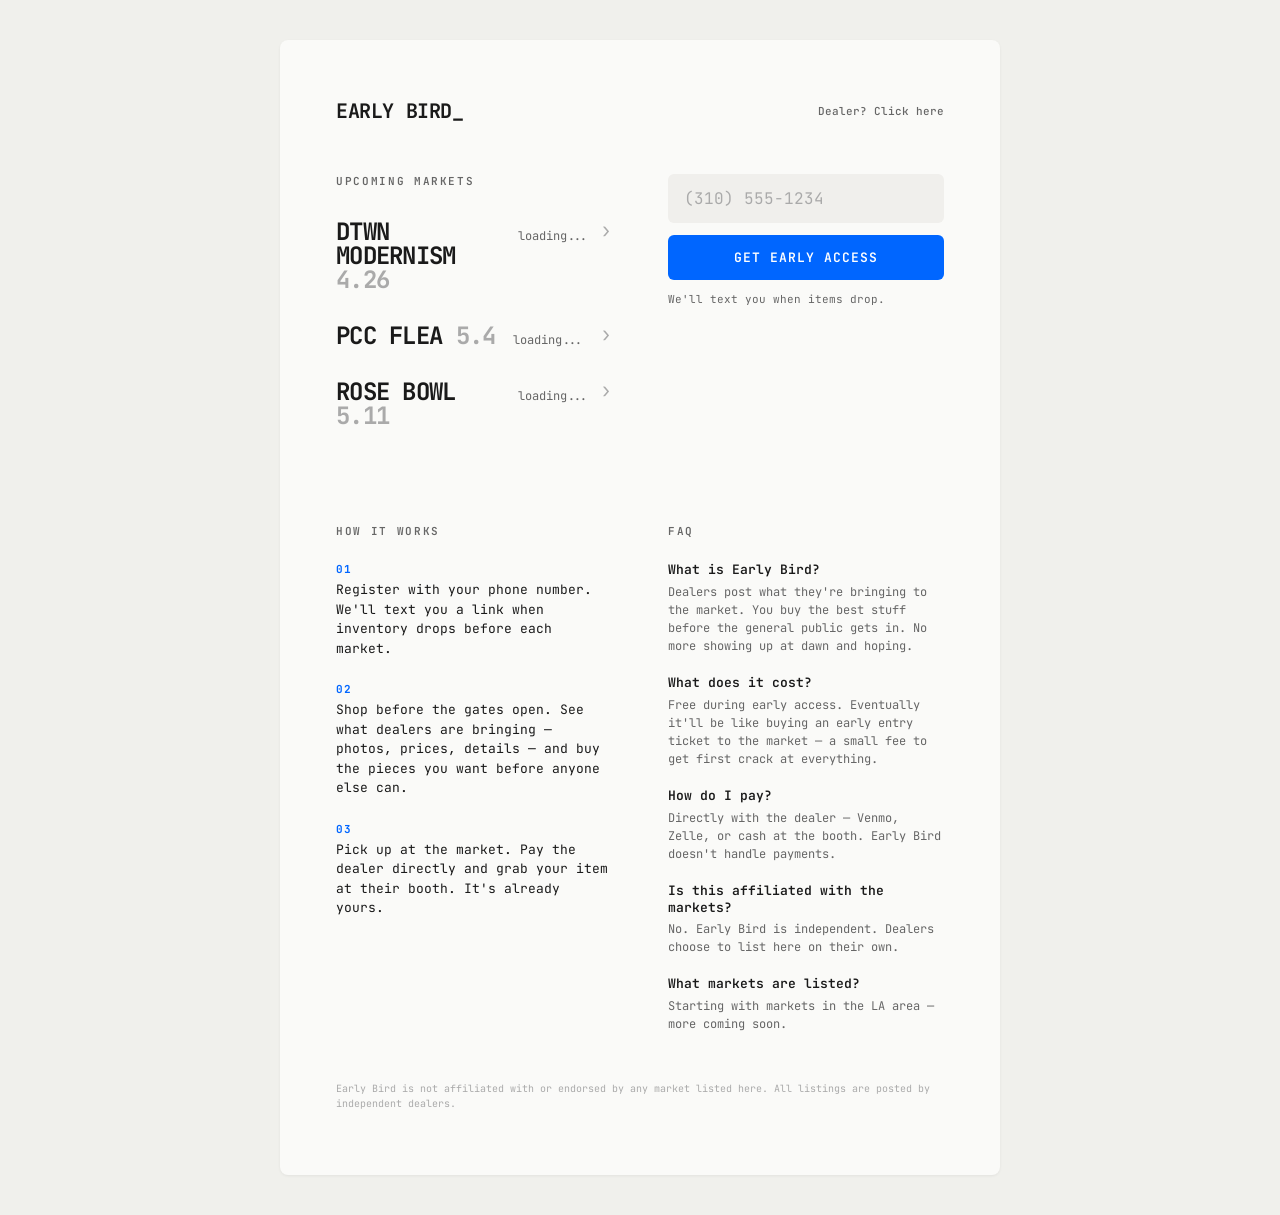
==== commit 5458f53d: "Roll back to v0.5.1: revert rushed v0.6 code, add handoff doc Reverted index.html and worker/index.j" ====
--- a/index.html
+++ b/index.html
@@ -25,8 +25,8 @@
     :root {
       --bg: #FAFAF8;
       --text: #1A1A1A;
-      --muted: #555555;
-      --dim: #888888;
+      --muted: #666666;
+      --dim: #AAAAAA;
       --accent: #0066FF;
       --accent-hover: #0052CC;
       --error: #D32F2F;
@@ -51,54 +51,6 @@
     /* ── Screens ─────────────────────────── */
     .screen { display: none; }
     .screen.active { display: block; }
-
-    /* ── App Header ─────────────────────── */
-    /* One header component for every screen */
-    .app-header {
-      position: sticky;
-      top: 0;
-      z-index: 100;
-      background: rgba(250,250,248,0.95);
-      backdrop-filter: blur(12px);
-      -webkit-backdrop-filter: blur(12px);
-      padding: 0 var(--side);
-      padding-top: max(12px, env(safe-area-inset-top));
-    }
-    .app-header-row {
-      display: flex;
-      align-items: center;
-      justify-content: space-between;
-      min-height: 40px;
-    }
-    .app-header-row + .app-header-row {
-      padding-bottom: 8px;
-    }
-    .app-header-title {
-      font-size: 16px;
-      font-weight: 700;
-      letter-spacing: -0.02em;
-      color: var(--text);
-      white-space: nowrap;
-      flex-shrink: 0;
-    }
-    .app-header-back {
-      font-size: 12px;
-      color: var(--muted);
-      text-decoration: none;
-    }
-    @media (hover: hover) {
-      .app-header-back:hover { color: var(--text); }
-    }
-    .app-header-action {
-      font-size: 12px;
-      color: var(--muted);
-      text-decoration: none;
-      text-align: right;
-      min-width: 0;
-      overflow: hidden;
-      text-overflow: ellipsis;
-      white-space: nowrap;
-    }
 
     /* ── Landing Page ────────────────────── */
     #landing {
@@ -160,7 +112,13 @@
       justify-content: space-between;
       gap: 12px;
     }
-    /* chevron removed per QA feedback */
+    .market-item::after {
+      content: '›';
+      font-size: 20px;
+      color: var(--dim);
+      flex-shrink: 0;
+      line-height: 1;
+    }
     .market-name {
       font-size: 24px;
       font-weight: 700;
@@ -172,12 +130,10 @@
       color: var(--dim);
     }
     .market-countdown {
-      font-size: 11px;
-      font-weight: 500;
-      color: var(--muted);
-      white-space: nowrap;
-      flex-shrink: 0;
-      text-align: right;
+      font-size: 12px;
+      font-weight: 400;
+      color: var(--muted);
+      margin-top: 8px;
     }
 
     /* ── Auth ── */
@@ -481,8 +437,8 @@
       position: absolute;
       bottom: 12px;
       left: 12px;
-      width: 44px;
-      height: 44px;
+      width: 32px;
+      height: 32px;
       border-radius: 50%;
       object-fit: cover;
       border: 2px solid rgba(255,255,255,0.9);
@@ -1019,16 +975,6 @@
     }
     .nav-tab.active { color: var(--accent); }
     .nav-tab svg { width: 22px; height: 22px; }
-    .nav-group {
-      display: flex;
-      flex: 2;
-    }
-    .nav-group .nav-tab { flex: 1; }
-    .nav-divider {
-      width: 1px;
-      background: var(--input-bg);
-      margin: 8px 0;
-    }
 
     /* Unread badge */
     .unread-badge {
@@ -1172,19 +1118,17 @@
     }
     .fab:active { transform: scale(0.92); }
 
-    .my-items-list { list-style: none; padding: 0 var(--side); display: flex; flex-direction: column; gap: 8px; }
+    .my-items-list { list-style: none; }
     .my-item {
       display: flex;
       gap: 12px;
-      padding: 12px;
-      background: var(--input-bg);
-      border-radius: 8px;
-      align-items: flex-start;
+      padding: 12px var(--side);
+      border-bottom: 1px solid var(--input-bg);
+      align-items: center;
       cursor: pointer;
       -webkit-tap-highlight-color: transparent;
-      transition: opacity 0.15s;
-    }
-    .my-item:active { opacity: 0.7; }
+    }
+    .my-item:active { background: var(--input-bg); }
     .my-item-thumb {
       width: 64px; height: 64px;
       border-radius: 6px;
@@ -1444,7 +1388,7 @@
     }
     .btn-primary:hover { background: var(--accent-hover); }
     .btn-primary:active { transform: scale(0.97); }
-    .btn-primary:disabled { background: var(--dim); cursor: default; transform: none; pointer-events: none; }
+    .btn-primary:disabled { opacity: 0.5; cursor: default; transform: none; }
     .btn-primary.btn-dark { background: var(--text); }
     .btn-primary.btn-dark:hover { background: #333; }
     .btn-primary.btn-compact { width: auto; padding: 10px 16px; font-size: 11px; }
@@ -1952,17 +1896,13 @@
       max-width: 480px;
       margin: 0 auto;
       background: var(--bg);
-      border-top: 2px solid #ddd;
+      border-top: 1px solid var(--input-bg);
       padding: 12px var(--side);
       display: flex;
       gap: 8px;
       z-index: 100;
     }
-    .conv-reply-bar .fi {
-      flex: 1; font-size: 16px; padding: 12px 14px;
-      resize: none; overflow: hidden; min-height: 42px; max-height: 120px;
-      line-height: 1.4;
-    }
+    .conv-reply-bar .fi { flex: 1; font-size: 16px; padding: 12px 14px; }
 
     /* ── Messages List — Composite Thumbnail ─────────────── */
 
@@ -2147,9 +2087,7 @@
       font-variant-numeric: tabular-nums;
       color: var(--accent);
       letter-spacing: 0.02em;
-      white-space: nowrap;
-      margin-left: auto;
-      flex-shrink: 0;
+      padding-bottom: 8px;
     }
     .booth-stats {
       display: flex;
@@ -2580,7 +2518,7 @@
 <div id="landing" class="screen">
   <div class="header">
     <div class="logo">EARLY BIRD<span class="cursor">_</span></div>
-    <a href="#" class="dealer-link" onclick="showScreen('dealer-landing'); return false;">Dealer? Click Here</a>
+    <a href="#" class="dealer-link" onclick="showScreen('dealer-landing'); return false;">Dealer? Click here</a>
   </div>
 
   <div class="landing-columns">
@@ -2665,19 +2603,14 @@
 
 <!-- DEALER LANDING PAGE -->
 <div id="dealer-landing" class="screen">
-  <div class="app-header">
-    <div class="app-header-row">
-      <a href="#" class="app-header-back" onclick="event.preventDefault(); showScreen('landing');">&#8592; Back</a>
-      <div class="app-header-title">EARLY BIRD<span class="cursor">_</span></div>
-    </div>
-  </div>
-  <div style="padding:0 var(--side)">
+  <a href="#" class="back-link" onclick="showScreen('landing'); return false;">Back</a>
+
   <div class="dealer-headline">
     Sell to serious buyers<br>
     <span class="accent">before the gates open</span>
   </div>
   <div class="dealer-sub">
-    Post what you're bringing. Buyers see it when items drop the evening before the show.
+    Post what you're bringing. Buyers see it when items drop.
   </div>
   <div class="dealer-free-badge">100% free for dealers</div>
 
@@ -2737,7 +2670,6 @@
   <div class="disclaimer">
     Early Bird is not affiliated with or endorsed by any market listed here.
   </div>
-  </div>
 </div>
 
 <!-- VERIFY -->
@@ -2748,14 +2680,8 @@
 
 <!-- ONBOARDING -->
 <div id="onboarding" class="screen">
-  <div class="app-header">
-    <div class="app-header-row">
-      <div class="app-header-title">EARLY BIRD<span class="cursor">_</span></div>
-    </div>
-  </div>
-  <div style="padding:0 var(--side)">
-  <div class="onboard-title">Get set up to pre-buy</div>
-  <div class="onboard-sub">Takes 30 seconds.</div>
+  <div class="onboard-title">Almost there</div>
+  <div class="onboard-sub">Quick setup, then you're in.</div>
 
   <div class="selfie-area">
     <div class="selfie-preview" id="selfie-preview" onclick="document.getElementById('selfie-input').click()">
@@ -2772,17 +2698,16 @@
   </div>
 
   <button class="btn-primary" onclick="completeOnboarding()" style="margin-top:12px">Let's go</button>
-  </div>
 </div>
 
 <!-- FEED -->
 <div id="feed" class="screen">
-  <div class="app-header">
-    <div class="app-header-row">
-      <div class="app-header-title">EARLY BIRD<span class="cursor">_</span></div>
-      <a href="#" id="feed-event-name" class="app-header-action" onclick="showScreen('landing'); return false;">Markets</a>
+  <div class="feed-header">
+    <div class="feed-header-top">
+      <div class="feed-logo">EARLY BIRD<span class="cursor">_</span></div>
+      <a href="#" id="feed-event-name" class="feed-market-link" onclick="showScreen('landing'); return false;">Markets</a>
     </div>
-    <div class="app-header-row">
+    <div class="feed-header-row2">
       <button class="feed-filter-btn" onclick="openFilterSheet()">
         <svg width="20" height="20" viewBox="0 0 24 24" fill="none" stroke="currentColor" stroke-width="2">
           <line x1="4" y1="6" x2="20" y2="6"/><line x1="4" y1="12" x2="16" y2="12"/><line x1="4" y1="18" x2="12" y2="18"/>
@@ -2820,15 +2745,13 @@
 
 <!-- DEALER HOME -->
 <div id="dealer-home" class="screen">
-  <div class="app-header">
-    <div class="app-header-row">
-      <div class="app-header-title">Sell</div>
+  <div class="feed-header">
+    <div class="feed-header-top">
+      <div class="feed-logo">My Booth</div>
       <div id="booth-number-row" class="booth-number"></div>
     </div>
-    <div class="app-header-row">
-      <a href="#" id="booth-event-name" class="booth-event-name" onclick="event.preventDefault(); openMarketPicker();"></a>
-      <div id="booth-countdown" class="booth-countdown"></div>
-    </div>
+    <a href="#" id="booth-event-name" class="booth-event-name" onclick="event.preventDefault(); openMarketPicker();"></a>
+    <div id="booth-countdown" class="booth-countdown"></div>
   </div>
   <div id="booth-setup-card" class="booth-setup-card hidden" style="margin:0 var(--side) 16px"></div>
   <div id="booth-stats" class="booth-stats"></div>
@@ -2850,9 +2773,9 @@
 
 <!-- MESSAGES -->
 <div id="messages" class="screen">
-  <div class="app-header">
-    <div class="app-header-row">
-      <div class="app-header-title">Watching</div>
+  <div class="feed-header">
+    <div class="feed-header-top">
+      <div class="feed-logo">Messages</div>
     </div>
   </div>
   <div class="msg-toggle seg-ctrl nav-dealer-only hidden" id="msg-filter-toggle">
@@ -2886,10 +2809,8 @@
 
 <!-- ITEM DETAIL -->
 <div id="item-detail" class="screen">
-  <div class="app-header">
-    <div class="app-header-row">
-      <a href="#" class="app-header-back" onclick="event.preventDefault(); history.back();">&#8592; Back</a>
-    </div>
+  <div class="detail-back">
+    <a href="#" onclick="event.preventDefault(); history.back();">&#8592; Back</a>
   </div>
   <div class="detail-photos" id="detail-photos"></div>
   <div class="detail-info" id="detail-info"></div>
@@ -2898,10 +2819,9 @@
 
 <!-- ADD ITEM -->
 <div id="add-item" class="screen">
-  <div class="app-header">
-    <div class="app-header-row">
-      <a href="#" class="app-header-back" onclick="event.preventDefault(); switchTab('dealer-home');">&#8592; Back</a>
-      <div class="app-header-title">Add item</div>
+  <div class="feed-header">
+    <div class="feed-header-top">
+      <div class="feed-logo"><a href="#" onclick="event.preventDefault(); switchTab('dealer-home');" style="font-size:12px;color:var(--muted);text-decoration:none;margin-right:8px">&#8592; Back</a> Add item</div>
     </div>
   </div>
 
@@ -2927,15 +2847,31 @@
     <input type="text" class="fi" id="item-price" placeholder="$" inputmode="decimal">
   </div>
 
-  <div class="form-field" style="display:flex;align-items:center;justify-content:space-between">
-    <label class="fl" style="margin-bottom:0">Price firm</label>
-    <label class="toggle-switch">
-      <input type="checkbox" id="item-firm">
-      <span class="toggle-slider"></span>
-    </label>
+  <div class="form-row">
+    <div class="form-field">
+      <label class="fl">Condition</label>
+      <select class="fs" id="item-condition">
+        <option value="">—</option>
+        <option value="mint">Mint</option>
+        <option value="good">Good</option>
+        <option value="fair">Fair</option>
+        <option value="as-is">As-Is</option>
+      </select>
+    </div>
+    <div class="form-field">
+      <label class="fl">Market</label>
+      <select class="fs" id="item-market"></select>
+    </div>
   </div>
-  <!-- Market context set by JS -->
-  <select class="fs" id="item-market" style="display:none"></select>
+
+  <div class="form-field">
+    <label class="fl">Price posture</label>
+    <div class="seg-ctrl" id="price-posture-ctrl">
+      <button type="button" class="seg-btn active" onclick="selectPricePosture(this, 'firm')">Firm</button>
+      <button type="button" class="seg-btn" onclick="selectPricePosture(this, 'flexible')">Flexible</button>
+      <button type="button" class="seg-btn" onclick="selectPricePosture(this, 'make_offer')">Make offer</button>
+    </div>
+  </div>
 
   <div class="form-field">
     <label class="fl">Notes (optional)</label>
@@ -2948,9 +2884,9 @@
 
 <!-- SETTINGS -->
 <div id="settings" class="screen">
-  <div class="app-header">
-    <div class="app-header-row">
-      <div class="app-header-title">Account</div>
+  <div class="feed-header">
+    <div class="feed-header-top">
+      <div class="feed-logo">Account</div>
     </div>
   </div>
   <div class="settings-content">
@@ -3029,27 +2965,24 @@
 
 <!-- BOTTOM NAV — single nav, reconfigured by mode -->
 <nav class="bottom-nav hidden" id="bottom-nav">
-  <div class="nav-group nav-group-buy">
-    <button class="nav-tab active" data-tab="feed" onclick="switchTab('feed')">
-      <svg viewBox="0 0 24 24" fill="none" stroke="currentColor" stroke-width="2">
-        <rect x="3" y="3" width="7" height="7"/><rect x="14" y="3" width="7" height="7"/>
-        <rect x="3" y="14" width="7" height="7"/><rect x="14" y="14" width="7" height="7"/>
-      </svg>
-      Buy
-    </button>
-    <button class="nav-tab" data-tab="messages" onclick="switchTab('messages')">
-      <svg viewBox="0 0 24 24" fill="none" stroke="currentColor" stroke-width="2">
-        <path d="M1 12s4-8 11-8 11 8 11 8-4 8-11 8-11-8-11-8z"/><circle cx="12" cy="12" r="3"/>
-      </svg>
-      <span class="nav-tab-label">Watching<span class="unread-badge hidden" id="nav-unread-badge"></span></span>
-    </button>
-  </div>
-  <div class="nav-divider"></div>
+  <button class="nav-tab active" data-tab="feed" onclick="switchTab('feed')">
+    <svg viewBox="0 0 24 24" fill="none" stroke="currentColor" stroke-width="2">
+      <rect x="3" y="3" width="7" height="7"/><rect x="14" y="3" width="7" height="7"/>
+      <rect x="3" y="14" width="7" height="7"/><rect x="14" y="14" width="7" height="7"/>
+    </svg>
+    Shop
+  </button>
   <button class="nav-tab nav-dealer-only hidden" data-tab="dealer-home" onclick="switchTab('dealer-home')">
     <svg viewBox="0 0 24 24" fill="none" stroke="currentColor" stroke-width="2">
       <rect x="2" y="7" width="20" height="14" rx="2"/><path d="M16 7V5a4 4 0 00-8 0v2"/>
     </svg>
-    Sell
+    Booth
+  </button>
+  <button class="nav-tab" data-tab="messages" onclick="switchTab('messages')">
+    <svg viewBox="0 0 24 24" fill="none" stroke="currentColor" stroke-width="2">
+      <path d="M21 15a2 2 0 01-2 2H7l-4 4V5a2 2 0 012-2h14a2 2 0 012 2z"/>
+    </svg>
+    <span class="nav-tab-label">Messages<span class="unread-badge hidden" id="nav-unread-badge"></span></span>
   </button>
   <button class="nav-tab" data-tab="settings" onclick="switchTab('settings')">
     <svg viewBox="0 0 24 24" fill="none" stroke="currentColor" stroke-width="2">
@@ -3220,7 +3153,7 @@
   const d = Math.floor(diff / 86400000);
   const h = Math.floor((diff % 86400000) / 3600000);
   const m = Math.floor((diff % 3600000) / 60000);
-  return `${d}d ${h}h ${m}m`;
+  return `drops in ${d}d ${h}h ${m}m`;
 }
 
 const NAME_MAP = {
@@ -4312,10 +4245,8 @@
       ? [conv.seller?.venmo ? `Venmo: ${conv.seller.venmo}` : '', conv.seller?.zelle ? `Zelle: ${conv.seller.zelle}` : ''].filter(Boolean).join(' · ')
       : '';
 
-    let html = '<div class="app-header">';
-    html += `<div class="app-header-row"><a href="#" class="app-header-back" onclick="event.preventDefault(); switchTab('messages'); window.location.hash='';">&#8592; Back</a></div>`;
-    html += `</div>`;
-    html += `<div class="conv-detail-header">`;
+    let html = '<div class="conv-detail-header">';
+    html += `<a href="#" class="conv-back-link" onclick="event.preventDefault(); switchTab('messages'); window.location.hash='';">&#8592; Back to messages</a>`;
     html += `<div class="conv-item-row">`;
     if (photo) html += `<div class="conv-item-thumb"><img src="${photo}"></div>`;
     html += `<div class="conv-item-meta">`;
@@ -4365,7 +4296,7 @@
     // Reply form
     actionsEl.innerHTML = `
       <div class="conv-reply-bar">
-        <textarea class="fi reply-expand" id="reply-input" rows="1" placeholder="Reply..." oninput="autoExpand(this)" onkeydown="if(event.key==='Enter'&&!event.shiftKey){event.preventDefault();sendReply('${token}');}"></textarea>
+        <input type="text" class="fi" id="reply-input" placeholder="Reply..." onkeydown="if(event.key==='Enter'){event.preventDefault();sendReply('${token}');}">
         <button class="btn-primary btn-compact" onclick="sendReply('${token}')">Send</button>
       </div>`;
 
@@ -4373,11 +4304,6 @@
     infoEl.innerHTML = '<div class="state-error"><div class="state-error-msg">Couldn\'t load conversation</div><button class="btn-secondary" onclick="switchTab(\'messages\')">Back to messages</button></div>';
     actionsEl.innerHTML = '';
   }
-}
-
-function autoExpand(el) {
-  el.style.height = 'auto';
-  el.style.height = Math.min(el.scrollHeight, 120) + 'px';
 }
 
 async function sendReply(token) {
@@ -4470,8 +4396,8 @@
   const title = document.getElementById('item-title').value.trim() || null;
   const price = parseFloat(document.getElementById('item-price').value.replace(/[^0-9.]/g, ''));
   const marketId = document.getElementById('item-market').value;
-  const condition = null; // removed per QA
-  const firm = document.getElementById('item-firm')?.checked || false;
+  const condition = document.getElementById('item-condition').value || null;
+  const firm = selectedPricePosture === 'firm';
   const notes = document.getElementById('item-notes').value.trim() || null;
   const btn = document.getElementById('post-item-btn');
   const msg = document.getElementById('post-item-msg');
@@ -4504,6 +4430,7 @@
         photos: photoUrls,
         condition,
         firm,
+        price_posture: selectedPricePosture,
         notes,
       }
     });
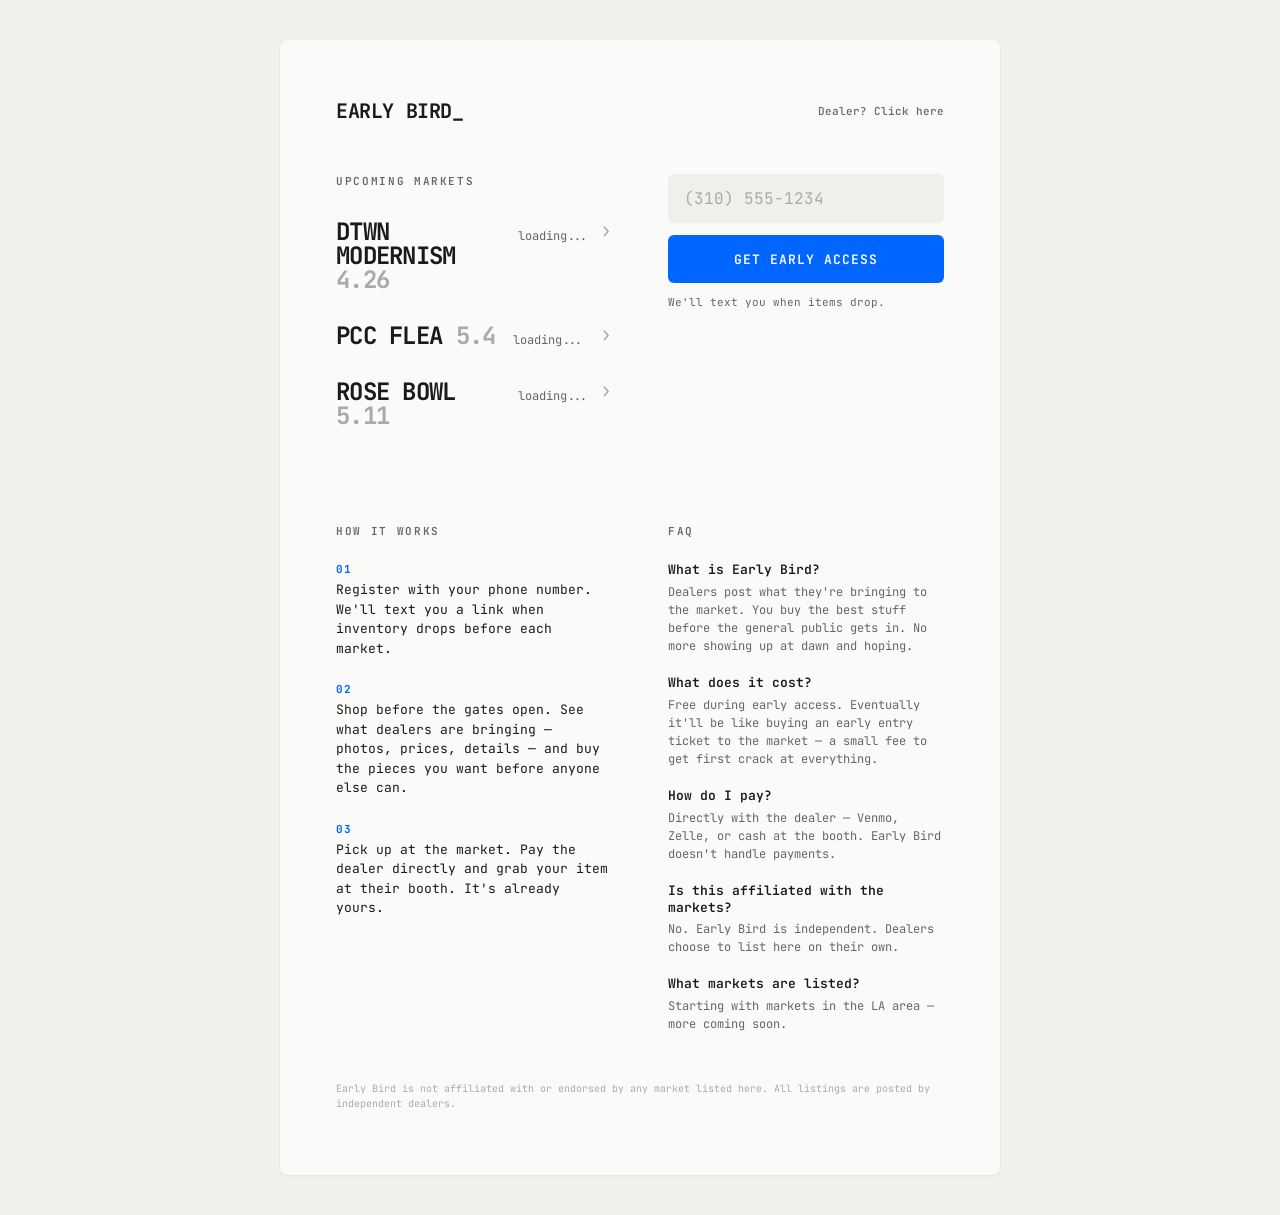
==== commit d3f46ad1: "Nav rename + Watching tab + item detail state detection + design-system.css Step 2a: Nav rename (Sho" ====
--- a/index.html
+++ b/index.html
@@ -7,6 +7,7 @@
   <link rel="preconnect" href="https://fonts.googleapis.com">
   <link rel="preconnect" href="https://fonts.gstatic.com" crossorigin>
   <link href="https://fonts.googleapis.com/css2?family=JetBrains+Mono:wght@400;500;600;700&display=swap" rel="stylesheet">
+  <link rel="stylesheet" href="design-system.css">
 
   <style>
     * { margin: 0; padding: 0; box-sizing: border-box; }
@@ -2747,7 +2748,7 @@
 <div id="dealer-home" class="screen">
   <div class="feed-header">
     <div class="feed-header-top">
-      <div class="feed-logo">My Booth</div>
+      <div class="feed-logo">Sell</div>
       <div id="booth-number-row" class="booth-number"></div>
     </div>
     <a href="#" id="booth-event-name" class="booth-event-name" onclick="event.preventDefault(); openMarketPicker();"></a>
@@ -2775,30 +2776,12 @@
 <div id="messages" class="screen">
   <div class="feed-header">
     <div class="feed-header-top">
-      <div class="feed-logo">Messages</div>
+      <div class="feed-logo">Watching</div>
     </div>
   </div>
-  <div class="msg-toggle seg-ctrl nav-dealer-only hidden" id="msg-filter-toggle">
-    <button class="seg-btn active" onclick="filterMessages('all', this)">All</button>
-    <button class="seg-btn" onclick="filterMessages('buying', this)">Buying</button>
-    <button class="seg-btn" onclick="filterMessages('selling', this)">Selling</button>
+  <div id="messages-content">
+    <div class="loading-center"><span class="spinner"></span></div>
   </div>
-  <div id="messages-content">
-    <div class="empty-state">
-      <h2>No messages yet</h2>
-      <p>Conversations with sellers will show up here.</p>
-    </div>
-  </div>
-</div>
-
-<!-- FAVORITES -->
-<div id="favorites" class="screen">
-  <div class="feed-header">
-    <div class="feed-header-top">
-      <div class="feed-logo">Favorites</div>
-    </div>
-  </div>
-  <div id="favorites-content"></div>
 </div>
 
 <!-- MARKET TEASER -->
@@ -2970,19 +2953,19 @@
       <rect x="3" y="3" width="7" height="7"/><rect x="14" y="3" width="7" height="7"/>
       <rect x="3" y="14" width="7" height="7"/><rect x="14" y="14" width="7" height="7"/>
     </svg>
-    Shop
+    Buy
+  </button>
+  <button class="nav-tab" data-tab="messages" onclick="switchTab('messages')">
+    <svg viewBox="0 0 24 24" fill="none" stroke="currentColor" stroke-width="2">
+      <path d="M20.84 4.61a5.5 5.5 0 00-7.78 0L12 5.67l-1.06-1.06a5.5 5.5 0 00-7.78 7.78L12 21.23l8.84-8.84a5.5 5.5 0 000-7.78z"/>
+    </svg>
+    <span class="nav-tab-label">Watching<span class="unread-badge hidden" id="nav-unread-badge"></span></span>
   </button>
   <button class="nav-tab nav-dealer-only hidden" data-tab="dealer-home" onclick="switchTab('dealer-home')">
     <svg viewBox="0 0 24 24" fill="none" stroke="currentColor" stroke-width="2">
       <rect x="2" y="7" width="20" height="14" rx="2"/><path d="M16 7V5a4 4 0 00-8 0v2"/>
     </svg>
-    Booth
-  </button>
-  <button class="nav-tab" data-tab="messages" onclick="switchTab('messages')">
-    <svg viewBox="0 0 24 24" fill="none" stroke="currentColor" stroke-width="2">
-      <path d="M21 15a2 2 0 01-2 2H7l-4 4V5a2 2 0 012-2h14a2 2 0 012 2z"/>
-    </svg>
-    <span class="nav-tab-label">Messages<span class="unread-badge hidden" id="nav-unread-badge"></span></span>
+    Sell
   </button>
   <button class="nav-tab" data-tab="settings" onclick="switchTab('settings')">
     <svg viewBox="0 0 24 24" fill="none" stroke="currentColor" stroke-width="2">
@@ -3056,7 +3039,7 @@
   }
   if (tab === 'feed') loadFeed();
   if (tab === 'dealer-home') loadDealerHome();
-  if (tab === 'messages') loadMessages();
+  if (tab === 'messages') loadWatching();
   if (tab === 'settings') loadSettings();
 }
 
@@ -3137,15 +3120,6 @@
 }
 
 // ── Message filter (All / Buying / Selling) ──────────────────
-let msgFilter = 'all';
-let allConversations = [];
-function filterMessages(filter, el) {
-  msgFilter = filter;
-  document.querySelectorAll('#msg-filter-toggle .seg-btn').forEach(b => b.classList.remove('active'));
-  if (el) el.classList.add('active');
-  renderConversations();
-}
-
 // ── Landing ───────────────────────────────────────────────────
 function formatCountdown(dropTime) {
   const diff = dropTime - new Date();
@@ -3249,7 +3223,7 @@
         <div><span class="teaser-stat-value">${dealerCount}</span> <span class="teaser-stat-label">dealers</span></div>
       </div>
       ${previewHtml}
-      ${isLive ? `<button class="btn-primary btn-dark mt-24" onclick="selectMarket('${m.id}'); enterApp();">Shop inventory</button>` : ''}
+      ${isLive ? `<button class="btn-primary btn-dark mt-24" onclick="selectMarket('${m.id}'); enterApp();">Browse inventory</button>` : ''}
     </div>`;
 }
 
@@ -3538,92 +3512,131 @@
   if (browseMode === 'saved') applyFeedFilters();
 }
 
-async function loadFavorites() {
-  const content = document.getElementById('favorites-content');
-  content.innerHTML = '<div class="loading-center"><span class="spinner"></span></div>';
-  try {
-    const favs = await api('/api/favorites');
-    if (!favs?.length) {
-      content.innerHTML = '<div class="empty-state"><div class="empty-state-icon">&#9825;</div><h2>No favorites yet</h2><p>Heart items to save them here.</p></div>';
-      return;
-    }
-    content.innerHTML = '<div class="fav-grid">' + favs.map(fav => {
-      const item = fav.item;
-      const price = '$' + (item.price / 100).toLocaleString();
-      const photo = item.photos?.[0] || '';
-      const dealer = item.dealer?.name || item.dealer?.business_name || '';
-      return `<div class="fav-card" onclick="openItem('${item.id}')">
-        <div class="fav-card-img">
-          ${photo ? `<img src="${photo}" loading="lazy">` : ''}
-          <button class="fav-btn fav-active" onclick="event.stopPropagation(); toggleFavorite('${item.id}', this)" aria-label="Unfavorite"><svg viewBox="0 0 24 24" fill="currentColor" stroke="none"><path d="M12 21.35l-1.45-1.32C5.4 15.36 2 12.28 2 8.5 2 5.42 4.42 3 7.5 3c1.74 0 3.41.81 4.5 2.09C13.09 3.81 14.76 3 16.5 3 19.58 3 22 5.42 22 8.5c0 3.78-3.4 6.86-8.55 11.54L12 21.35z"/></svg></button>
-        </div>
-        <div class="fav-card-info">
-          <div class="fav-card-price">${price}</div>
-          <div class="fav-card-meta">${dealer}${item.firm ? ' · Firm' : ''}</div>
-        </div>
-      </div>`;
-    }).join('') + '</div>';
-  } catch (e) {
-    content.innerHTML = '<div class="state-error"><div class="state-error-msg">Couldn\'t load favorites</div><button class="btn-secondary" onclick="loadFavorites()">Try again</button></div>';
-  }
-}
-
-async function loadMessages() {
+async function loadWatching() {
   const content = document.getElementById('messages-content');
   content.innerHTML = '<div class="loading-center"><span class="spinner"></span></div>';
   try {
-    const res = await api('/api/conversations');
-    const asBuyer = res.as_buyer || [];
-    const asSeller = res.as_seller || [];
-
-    allConversations = [
-      ...asBuyer.map(c => ({ ...c, _role: 'buyer', _other: c.seller?.name || c.seller?.business_name || 'Seller', _otherPhoto: c.seller?.photo_url })),
-      ...asSeller.map(c => ({ ...c, _role: 'seller', _other: c.buyer?.name || c.buyer?.business_name || 'Buyer', _otherPhoto: c.buyer?.photo_url })),
-    ].sort((a, b) => new Date(b.last_message_at || b.created_at) - new Date(a.last_message_at || a.created_at));
-
-    renderConversations();
+    const [favsRes, convsRes] = await Promise.all([
+      api('/api/favorites'),
+      api('/api/conversations')
+    ]);
+    const favs = Array.isArray(favsRes) ? favsRes : [];
+    const convsBuyer = convsRes.as_buyer || []; // Only buyer conversations — seller inquiries belong on item detail
+
+    // Build map keyed by item_id
+    const watchMap = new Map();
+
+    // Add favorites
+    for (const fav of favs) {
+      const item = fav.item || {};
+      watchMap.set(item.id, {
+        itemId: item.id,
+        title: item.title || '',
+        price: item.price,
+        previousPrice: item.previous_price,
+        photo: item.photos?.[0] || '',
+        dealerName: item.dealer?.name || item.dealer?.business_name || '',
+        dealerPhoto: item.dealer?.photo_url || '',
+        status: item.status || 'live',
+        isFavorited: true,
+        hasConversation: false,
+        conversationToken: null,
+        lastMessage: null,
+        lastActivity: fav.created_at,
+      });
+    }
+
+    // Merge conversations (as buyer only)
+    for (const conv of convsBuyer) {
+      const itemId = conv.item_id || conv.item?.id;
+      if (!itemId) continue;
+      const existing = watchMap.get(itemId);
+      const convActivity = conv.last_message_at || conv.created_at;
+      if (existing) {
+        existing.hasConversation = true;
+        existing.conversationToken = conv.token;
+        existing.lastMessage = conv.last_message;
+        if (new Date(convActivity) > new Date(existing.lastActivity)) {
+          existing.lastActivity = convActivity;
+        }
+        // Backfill any missing data from conversation
+        if (!existing.title) existing.title = conv.item?.title || '';
+        if (!existing.price) existing.price = conv.item?.price;
+        if (!existing.dealerName) existing.dealerName = conv.seller?.name || conv.seller?.business_name || '';
+        if (!existing.dealerPhoto) existing.dealerPhoto = conv.seller?.photo_url || '';
+        if (!existing.photo) existing.photo = conv.item?.photos?.[0] || '';
+      } else {
+        watchMap.set(itemId, {
+          itemId,
+          title: conv.item?.title || '',
+          price: conv.item?.price,
+          previousPrice: null,
+          photo: conv.item?.photos?.[0] || '',
+          dealerName: conv.seller?.name || conv.seller?.business_name || '',
+          dealerPhoto: conv.seller?.photo_url || '',
+          status: conv.item?.status || 'live',
+          isFavorited: false,
+          hasConversation: true,
+          conversationToken: conv.token,
+          lastMessage: conv.last_message,
+          lastActivity: convActivity,
+        });
+      }
+    }
+
+    // Sort by most recent activity
+    const items = [...watchMap.values()].sort((a, b) =>
+      new Date(b.lastActivity) - new Date(a.lastActivity)
+    );
+
+    renderWatching(items);
   } catch (e) {
-    content.innerHTML = '<div class="state-error"><div class="state-error-msg">Couldn\'t load messages</div><button class="btn-secondary" onclick="loadMessages()">Try again</button></div>';
+    content.innerHTML = '<div class="state-error"><div class="state-error-msg">Could not load watching list</div><button class="btn-secondary" onclick="loadWatching()">Try again</button></div>';
   }
 }
 
-function renderConversations() {
+function renderWatching(items) {
   const content = document.getElementById('messages-content');
-  let convs = allConversations;
-  if (msgFilter === 'buying') convs = convs.filter(c => c._role === 'buyer');
-  if (msgFilter === 'selling') convs = convs.filter(c => c._role === 'seller');
-
-  if (!convs.length) {
-    const msg = msgFilter === 'all'
-      ? 'Conversations with sellers will show up here.'
-      : msgFilter === 'buying'
-        ? 'No conversations as a buyer yet.'
-        : 'No conversations as a seller yet.';
-    content.innerHTML = '<div class="empty-state"><h2>No messages</h2><p>' + msg + '</p></div>';
+  if (!items.length) {
+    content.innerHTML = '<div class="empty-state"><div class="empty-state-icon">&#9825;</div><h2>Nothing yet</h2><p>Items you favorite or message about will appear here.</p></div>';
     return;
   }
 
-  content.innerHTML = convs.map(conv => {
-    const photo = conv.item?.photos?.[0] || '';
-    const price = conv.item?.price ? '$' + (conv.item.price / 100).toLocaleString() : '';
-    const title = conv.item?.title || '';
-    const timeAgo = getTimeAgo(conv.last_message_at || conv.created_at, true);
-    const initials = conv._other.split(' ').map(w => w[0]).join('').toUpperCase().slice(0, 2);
-    const avatarEl = conv._otherPhoto
-      ? `<div class="conv-thumb-avatar"><img src="${conv._otherPhoto}"></div>`
-      : `<div class="conv-thumb-avatar-placeholder">${initials}</div>`;
-    const preview = conv.last_message
-      ? `<div class="conv-preview">${conv.last_message.length > 50 ? conv.last_message.slice(0, 50) + '...' : conv.last_message}</div>`
-      : '';
-    return `<a href="#/c/${conv.token}" class="conv-item">
-      <div class="conv-thumb-composite">
-        <div class="conv-thumb">${photo ? `<img src="${photo}">` : ''}</div>
-        ${avatarEl}
+  content.innerHTML = items.map(w => {
+    const price = w.price ? '$' + (w.price / 100).toLocaleString() : '';
+    const timeAgo = getTimeAgo(w.lastActivity, true);
+    const statusClass = w.status !== 'live' ? w.status : '';
+    const statusPill = w.status !== 'live' ? `<span class="status-pill ${w.status}">${w.status}</span>` : '';
+
+    // Price drop indicator
+    let priceDrop = '';
+    if (w.previousPrice && w.previousPrice > w.price) {
+      const oldPrice = '$' + (w.previousPrice / 100).toLocaleString();
+      priceDrop = `<span class="status-pill" style="background:#E8F0FE;color:var(--accent);margin-left:6px">PRICE DROP</span> <span style="text-decoration:line-through;color:var(--dim);font-size:12px;margin-left:4px">${oldPrice}</span>`;
+    }
+
+    // Indicators
+    const heartSvg = w.isFavorited ? '<svg viewBox="0 0 24 24" width="14" height="14" fill="#FF3B5C" stroke="none"><path d="M20.84 4.61a5.5 5.5 0 00-7.78 0L12 5.67l-1.06-1.06a5.5 5.5 0 00-7.78 7.78L12 21.23l8.84-8.84a5.5 5.5 0 000-7.78z"/></svg>' : '';
+    const chatSvg = w.hasConversation ? '<svg viewBox="0 0 24 24" width="14" height="14" fill="none" stroke="var(--muted)" stroke-width="2"><path d="M21 15a2 2 0 01-2 2H7l-4 4V5a2 2 0 012-2h14a2 2 0 012 2z"/></svg>' : '';
+
+    // Tap target
+    const href = w.hasConversation ? `#/c/${w.conversationToken}` : `javascript:openItem('${w.itemId}')`;
+
+    return `<a href="${href}" class="conv-item" style="text-decoration:none">
+      <div class="conv-thumb" style="width:52px;height:52px;border-radius:8px;overflow:hidden;flex-shrink:0">
+        ${w.photo ? `<img src="${w.photo}" style="width:100%;height:100%;object-fit:cover">` : ''}
       </div>
-      <div class="conv-info flex-1">
-        <div class="conv-name-row"><span class="name">${conv._other}</span><span class="conv-time">${timeAgo}</span></div>
-        <div class="conv-price-line">${title ? title + ' · ' : ''}${price}</div>
-        ${preview}
+      <div class="conv-info flex-1" style="min-width:0">
+        <div class="conv-name-row">
+          <span style="font-weight:600;font-size:14px">${price}</span>
+          ${statusPill}${priceDrop}
+          <span class="conv-time">${timeAgo}</span>
+        </div>
+        <div style="font-size:13px;color:var(--text);overflow:hidden;text-overflow:ellipsis;white-space:nowrap">${w.title}</div>
+        <div style="font-size:12px;color:var(--muted);display:flex;align-items:center;gap:8px">
+          <span>${w.dealerName}</span>
+          <span style="display:flex;align-items:center;gap:4px;margin-left:auto">${heartSvg}${chatSvg}</span>
+        </div>
       </div>
     </a>`;
   }).join('');
@@ -4007,6 +4020,13 @@
     }
     currentItem = item;
 
+    // State detection (used by render functions)
+    const isOwner = item.is_owner === true;
+    const hasConversation = item.my_conversation != null;
+    const detailEl = document.getElementById('item-detail');
+    // State will be fully used in Chunks B-D. For now, set data attribute for CSS targeting.
+    detailEl.dataset.state = isOwner ? 'seller' : hasConversation ? '2' : '1';
+
     // Photos — carousel if multiple
     const photos = item.photos || [];
     if (photos.length > 1) {
@@ -4246,7 +4266,7 @@
       : '';
 
     let html = '<div class="conv-detail-header">';
-    html += `<a href="#" class="conv-back-link" onclick="event.preventDefault(); switchTab('messages'); window.location.hash='';">&#8592; Back to messages</a>`;
+    html += `<a href="#" class="conv-back-link" onclick="event.preventDefault(); switchTab('messages'); window.location.hash='';">&#8592; Back to watching</a>`;
     html += `<div class="conv-item-row">`;
     if (photo) html += `<div class="conv-item-thumb"><img src="${photo}"></div>`;
     html += `<div class="conv-item-meta">`;
@@ -4301,7 +4321,7 @@
       </div>`;
 
   } catch (e) {
-    infoEl.innerHTML = '<div class="state-error"><div class="state-error-msg">Couldn\'t load conversation</div><button class="btn-secondary" onclick="switchTab(\'messages\')">Back to messages</button></div>';
+    infoEl.innerHTML = '<div class="state-error"><div class="state-error-msg">Couldn\'t load conversation</div><button class="btn-secondary" onclick="switchTab(\'messages\')">Back to watching</button></div>';
     actionsEl.innerHTML = '';
   }
 }
--- a/design-system.css
+++ b/design-system.css
@@ -0,0 +1,505 @@
+/* ═══════════════════════════════════════════════════════════════
+   EARLY BIRD — Design System
+   Material Design 3 structure, customized with Early Bird brand.
+   JetBrains Mono everywhere. Warm muted palette. 8dp grid.
+
+   This file is the single source of truth for all styling.
+   Every component class has @eds- metadata for the EDS panel.
+   Do NOT add styles to <style> blocks in index.html.
+   ═══════════════════════════════════════════════════════════════ */
+
+
+/* @eds-foundation: Colors */
+:root {
+  /* @eds-token: primary | Primary brand color | Buttons, links, active states */
+  --md-sys-color-primary: #0066FF;
+  /* @eds-token: on-primary | Text on primary | Button labels, icon on primary bg */
+  --md-sys-color-on-primary: #FFFFFF;
+  /* @eds-token: primary-hover | Primary hover state | Button hover, link hover */
+  --md-sys-color-primary-hover: #0052CC;
+
+  /* @eds-token: surface | Page background | Main app background */
+  --md-sys-color-surface: #FAFAF8;
+  /* @eds-token: on-surface | Primary text | Headlines, body text, labels */
+  --md-sys-color-on-surface: #1A1A1A;
+  /* @eds-token: on-surface-variant | Secondary text | Descriptions, metadata, muted labels */
+  --md-sys-color-on-surface-variant: #555555;
+  /* @eds-token: surface-container | Input backgrounds | Form fields, cards, containers */
+  --md-sys-color-surface-container: #F0EFEC;
+  /* @eds-token: surface-container-high | Elevated surfaces | Headers, nav bars */
+  --md-sys-color-surface-container-high: #E8E7E4;
+
+  /* @eds-token: outline | Borders, dividers | Input borders, card outlines */
+  --md-sys-color-outline: #555555;
+  /* @eds-token: outline-variant | Subtle borders | Lighter dividers, inactive borders */
+  --md-sys-color-outline-variant: #888888;
+
+  /* @eds-token: error | Error states | Validation, destructive actions */
+  --md-sys-color-error: #D32F2F;
+  /* @eds-token: on-error | Text on error | Error button labels */
+  --md-sys-color-on-error: #FFFFFF;
+  /* @eds-token: error-container | Error background | Error message bg, alert bg */
+  --md-sys-color-error-container: #FDECEA;
+
+  /* @eds-token: success | Success states | Confirmations, live status */
+  --md-sys-color-success: #2E7D32;
+  /* @eds-token: success-container | Success background | Success message bg */
+  --md-sys-color-success-container: #E8F5E9;
+
+  /* @eds-token: warning | Warning/hold states | Hold status, caution */
+  --md-sys-color-warning: #B8960C;
+  /* @eds-token: warning-container | Warning background | Hold status bg */
+  --md-sys-color-warning-container: #FFF8E1;
+
+  /* @eds-token: favorite | Like/favorite color | Heart icon active state */
+  --md-sys-color-favorite: #FF3B5C;
+
+  /* ── Legacy aliases (map old variables to new tokens) ── */
+  --bg: var(--md-sys-color-surface);
+  --text: var(--md-sys-color-on-surface);
+  --muted: var(--md-sys-color-on-surface-variant);
+  --dim: var(--md-sys-color-outline-variant);
+  --accent: var(--md-sys-color-primary);
+  --accent-hover: var(--md-sys-color-primary-hover);
+  --error: var(--md-sys-color-error);
+  --success: var(--md-sys-color-success);
+  --input-bg: var(--md-sys-color-surface-container);
+  --side: var(--md-sys-spacing-side);
+}
+
+
+/* @eds-foundation: Typography */
+:root {
+  --md-sys-typescale-font: 'JetBrains Mono', monospace;
+
+  /* @eds-token: headline-lg | Headline Large | Market names on landing, page titles */
+  --md-sys-typescale-headline-lg-size: 24px;
+  --md-sys-typescale-headline-lg-weight: 700;
+  --md-sys-typescale-headline-lg-lh: 1.2;
+
+  /* @eds-token: headline-md | Headline Medium | Prices, stat values */
+  --md-sys-typescale-headline-md-size: 20px;
+  --md-sys-typescale-headline-md-weight: 700;
+  --md-sys-typescale-headline-md-lh: 1.2;
+
+  /* @eds-token: headline-sm | Headline Small | Section headers, logo */
+  --md-sys-typescale-headline-sm-size: 16px;
+  --md-sys-typescale-headline-sm-weight: 700;
+  --md-sys-typescale-headline-sm-lh: 1.3;
+
+  /* @eds-token: title-lg | Title Large | Item card prices */
+  --md-sys-typescale-title-lg-size: 15px;
+  --md-sys-typescale-title-lg-weight: 700;
+  --md-sys-typescale-title-lg-lh: 1.3;
+
+  /* @eds-token: title-md | Title Medium | Names, emphasis */
+  --md-sys-typescale-title-md-size: 14px;
+  --md-sys-typescale-title-md-weight: 600;
+  --md-sys-typescale-title-md-lh: 1.3;
+
+  /* @eds-token: title-sm | Title Small | Secondary titles */
+  --md-sys-typescale-title-sm-size: 13px;
+  --md-sys-typescale-title-sm-weight: 600;
+  --md-sys-typescale-title-sm-lh: 1.3;
+
+  /* @eds-token: body-lg | Body Large | Primary body text */
+  --md-sys-typescale-body-lg-size: 14px;
+  --md-sys-typescale-body-lg-weight: 400;
+  --md-sys-typescale-body-lg-lh: 1.5;
+
+  /* @eds-token: body-md | Body Medium | Secondary body text */
+  --md-sys-typescale-body-md-size: 13px;
+  --md-sys-typescale-body-md-weight: 400;
+  --md-sys-typescale-body-md-lh: 1.5;
+
+  /* @eds-token: body-sm | Body Small | Metadata, descriptions */
+  --md-sys-typescale-body-sm-size: 12px;
+  --md-sys-typescale-body-sm-weight: 400;
+  --md-sys-typescale-body-sm-lh: 1.5;
+
+  /* @eds-token: label-lg | Label Large | Button text, nav labels */
+  --md-sys-typescale-label-lg-size: 12px;
+  --md-sys-typescale-label-lg-weight: 600;
+  --md-sys-typescale-label-lg-lh: 1.3;
+
+  /* @eds-token: label-md | Label Medium | Form labels (uppercase, tracked) */
+  --md-sys-typescale-label-md-size: 11px;
+  --md-sys-typescale-label-md-weight: 600;
+  --md-sys-typescale-label-md-lh: 1.3;
+  --md-sys-typescale-label-md-tracking: 0.15em;
+  --md-sys-typescale-label-md-transform: uppercase;
+
+  /* @eds-token: label-sm | Label Small | Status pills, tiny labels */
+  --md-sys-typescale-label-sm-size: 10px;
+  --md-sys-typescale-label-sm-weight: 600;
+  --md-sys-typescale-label-sm-lh: 1.3;
+}
+
+
+/* @eds-foundation: Spacing */
+:root {
+  /* @eds-token: spacing-side | Page side margins | Consistent horizontal padding */
+  --md-sys-spacing-side: 24px;
+  /* @eds-token: spacing-xs | Extra small | 4dp fine adjustment */
+  --md-sys-spacing-xs: 4px;
+  /* @eds-token: spacing-sm | Small | 8dp baseline unit */
+  --md-sys-spacing-sm: 8px;
+  /* @eds-token: spacing-md | Medium | 12dp */
+  --md-sys-spacing-md: 12px;
+  /* @eds-token: spacing-lg | Large | 16dp (gutter) */
+  --md-sys-spacing-lg: 16px;
+  /* @eds-token: spacing-xl | Extra large | 24dp (section gap) */
+  --md-sys-spacing-xl: 24px;
+  /* @eds-token: spacing-2xl | Double extra large | 32dp */
+  --md-sys-spacing-2xl: 32px;
+  /* @eds-token: spacing-3xl | Triple extra large | 48dp */
+  --md-sys-spacing-3xl: 48px;
+}
+
+
+/* @eds-foundation: Shape */
+:root {
+  /* @eds-token: shape-none | No rounding | Square elements */
+  --md-sys-shape-none: 0px;
+  /* @eds-token: shape-xs | Extra small radius | Subtle rounding */
+  --md-sys-shape-xs: 4px;
+  /* @eds-token: shape-sm | Small radius | Buttons, inputs, chips */
+  --md-sys-shape-sm: 8px;
+  /* @eds-token: shape-md | Medium radius | Cards, sheets */
+  --md-sys-shape-md: 12px;
+  /* @eds-token: shape-lg | Large radius | Modals, large cards */
+  --md-sys-shape-lg: 16px;
+  /* @eds-token: shape-xl | Extra large radius | Bottom sheets, drawers */
+  --md-sys-shape-xl: 28px;
+  /* @eds-token: shape-full | Full rounding | Pills, avatars, FABs */
+  --md-sys-shape-full: 9999px;
+}
+
+
+/* @eds-foundation: Elevation */
+:root {
+  /* @eds-token: elevation-0 | No elevation | Flat surfaces */
+  --md-sys-elevation-0: none;
+  /* @eds-token: elevation-1 | Low elevation | Subtle lift for cards */
+  --md-sys-elevation-1: 0 1px 3px rgba(0,0,0,0.08);
+  /* @eds-token: elevation-2 | Medium elevation | Sheets, dropdowns */
+  --md-sys-elevation-2: 0 4px 12px rgba(0,0,0,0.12);
+}
+
+
+/* @eds-foundation: Grid */
+:root {
+  /* @eds-token: grid-columns | Column count | 4 columns on mobile */
+  --md-sys-grid-columns: 4;
+  /* @eds-token: grid-margin | Side margins | 16dp on each side */
+  --md-sys-grid-margin: 16px;
+  /* @eds-token: grid-gutter | Column gutter | 16dp between columns */
+  --md-sys-grid-gutter: 16px;
+  /* @eds-token: grid-baseline | Baseline grid | 8dp vertical rhythm */
+  --md-sys-grid-baseline: 8px;
+}
+
+
+/* ═══════════════════════════════════════════════════════════════
+   ATOMS — Individual components
+   ═══════════════════════════════════════════════════════════════ */
+
+
+/* @eds-component: Button > Filled (Primary) */
+/* @eds-class: btn-primary */
+/* @eds-variants: btn-compact, btn-sm, loading */
+/* @eds-states: enabled, disabled, hovered, pressed, loading */
+.btn-primary {
+  display: inline-flex; align-items: center; justify-content: center; gap: 8px;
+  background: var(--md-sys-color-primary);
+  color: var(--md-sys-color-on-primary);
+  border: none; border-radius: var(--md-sys-shape-sm);
+  padding: 14px 24px;
+  font-family: var(--md-sys-typescale-font);
+  font-size: var(--md-sys-typescale-label-lg-size);
+  font-weight: var(--md-sys-typescale-label-lg-weight);
+  letter-spacing: 0.08em; text-transform: uppercase;
+  cursor: pointer; transition: background 0.15s;
+  -webkit-tap-highlight-color: transparent;
+  min-height: 48px; width: 100%;
+}
+.btn-primary:hover { background: var(--md-sys-color-primary-hover); }
+.btn-primary:disabled, .btn-primary.disabled {
+  opacity: 0.5; cursor: default; pointer-events: none;
+}
+
+
+/* @eds-component: Button > Outlined (Secondary) */
+/* @eds-class: btn-secondary */
+/* @eds-variants: btn-filled, btn-sm, btn-compact, btn-muted, btn-dark */
+/* @eds-states: enabled, disabled, hovered */
+.btn-secondary {
+  display: inline-flex; align-items: center; justify-content: center; gap: 8px;
+  background: transparent;
+  color: var(--md-sys-color-on-surface);
+  border: 1.5px solid var(--md-sys-color-outline-variant);
+  border-radius: var(--md-sys-shape-sm);
+  padding: 10px 20px;
+  font-family: var(--md-sys-typescale-font);
+  font-size: var(--md-sys-typescale-label-lg-size);
+  font-weight: var(--md-sys-typescale-label-lg-weight);
+  letter-spacing: 0.05em; text-transform: uppercase;
+  cursor: pointer; transition: all 0.15s;
+  -webkit-tap-highlight-color: transparent;
+}
+.btn-secondary:hover { border-color: var(--md-sys-color-on-surface); }
+.btn-secondary.btn-filled {
+  background: var(--md-sys-color-on-surface);
+  color: var(--md-sys-color-surface);
+  border-color: var(--md-sys-color-on-surface);
+}
+
+
+/* @eds-component: Button > Chip */
+/* @eds-class: btn-chip */
+/* @eds-states: enabled, hovered */
+.btn-chip {
+  display: inline-flex; align-items: center; gap: 6px;
+  background: transparent;
+  color: var(--md-sys-color-on-surface);
+  border: 1.5px solid var(--md-sys-color-outline-variant);
+  border-radius: var(--md-sys-shape-full);
+  padding: 8px 16px;
+  font-family: var(--md-sys-typescale-font);
+  font-size: var(--md-sys-typescale-body-sm-size);
+  font-weight: 500;
+  cursor: pointer; transition: all 0.15s;
+  -webkit-tap-highlight-color: transparent;
+}
+.btn-chip:hover { border-color: var(--md-sys-color-on-surface); }
+
+
+/* @eds-component: Button > Danger */
+/* @eds-class: btn-danger */
+/* @eds-states: enabled, hovered */
+.btn-danger {
+  display: inline-flex; align-items: center; justify-content: center;
+  background: transparent;
+  color: var(--md-sys-color-error);
+  border: 1.5px solid var(--md-sys-color-error);
+  border-radius: var(--md-sys-shape-sm);
+  padding: 10px 20px;
+  font-family: var(--md-sys-typescale-font);
+  font-size: var(--md-sys-typescale-label-lg-size);
+  font-weight: var(--md-sys-typescale-label-lg-weight);
+  letter-spacing: 0.05em; text-transform: uppercase;
+  cursor: pointer; transition: all 0.15s;
+}
+.btn-danger:hover { background: var(--md-sys-color-error); color: var(--md-sys-color-on-error); }
+
+
+/* @eds-component: Input > Text */
+/* @eds-class: fi */
+/* @eds-states: enabled, focused, disabled */
+.fi {
+  width: 100%;
+  background: var(--md-sys-color-surface-container);
+  border: 1.5px solid transparent;
+  border-radius: var(--md-sys-shape-sm);
+  padding: 14px 16px;
+  font-family: var(--md-sys-typescale-font);
+  font-size: var(--md-sys-typescale-body-lg-size);
+  color: var(--md-sys-color-on-surface);
+  outline: none; transition: border-color 0.15s;
+}
+.fi::placeholder { color: var(--md-sys-color-outline-variant); }
+.fi:focus { border-color: var(--md-sys-color-primary); }
+
+
+/* @eds-component: Input > Select */
+/* @eds-class: fs */
+/* @eds-states: enabled, focused */
+.fs {
+  width: 100%;
+  background: var(--md-sys-color-surface-container);
+  border: 1.5px solid transparent;
+  border-radius: var(--md-sys-shape-sm);
+  padding: 14px 16px;
+  font-family: var(--md-sys-typescale-font);
+  font-size: var(--md-sys-typescale-body-lg-size);
+  color: var(--md-sys-color-on-surface);
+  outline: none; appearance: none;
+  background-image: url("data:image/svg+xml,%3Csvg xmlns='http://www.w3.org/2000/svg' width='12' height='12' viewBox='0 0 24 24'%3E%3Cpath fill='%23888' d='M7 10l5 5 5-5z'/%3E%3C/svg%3E");
+  background-repeat: no-repeat;
+  background-position: right 16px center;
+}
+
+
+/* @eds-component: Input > Label */
+/* @eds-class: fl */
+/* @eds-states: enabled */
+.fl {
+  display: block;
+  font-family: var(--md-sys-typescale-font);
+  font-size: var(--md-sys-typescale-label-md-size);
+  font-weight: var(--md-sys-typescale-label-md-weight);
+  letter-spacing: var(--md-sys-typescale-label-md-tracking);
+  text-transform: var(--md-sys-typescale-label-md-transform);
+  color: var(--md-sys-color-on-surface-variant);
+  margin-bottom: 6px;
+}
+
+
+/* @eds-component: Status Pill */
+/* @eds-class: status-pill */
+/* @eds-variants: live, hold, sold, upcoming, past, deleted, inactive, today, test */
+.status-pill {
+  display: inline-flex; align-items: center;
+  font-family: var(--md-sys-typescale-font);
+  font-size: var(--md-sys-typescale-label-sm-size);
+  font-weight: var(--md-sys-typescale-label-sm-weight);
+  letter-spacing: 0.08em; text-transform: uppercase;
+  padding: 3px 8px;
+  border-radius: var(--md-sys-shape-full);
+  line-height: 1;
+}
+.status-pill.live { background: var(--md-sys-color-success-container); color: var(--md-sys-color-success); }
+.status-pill.hold { background: var(--md-sys-color-warning-container); color: var(--md-sys-color-warning); }
+.status-pill.sold { background: var(--md-sys-color-surface-container); color: var(--md-sys-color-outline-variant); }
+.status-pill.upcoming { background: #E8F0FE; color: var(--md-sys-color-primary); }
+.status-pill.past { background: var(--md-sys-color-surface-container); color: var(--md-sys-color-outline-variant); }
+.status-pill.deleted { background: var(--md-sys-color-error-container); color: var(--md-sys-color-error); }
+.status-pill.today { background: var(--md-sys-color-success-container); color: var(--md-sys-color-success); }
+
+
+/* @eds-component: Favorite Button */
+/* @eds-class: fav-btn */
+/* @eds-variants: fav-active */
+/* @eds-states: enabled, active */
+.fav-btn {
+  width: 36px; height: 36px;
+  display: flex; align-items: center; justify-content: center;
+  background: rgba(0,0,0,0.3);
+  border: none; border-radius: 50%;
+  color: #fff; font-size: 18px;
+  cursor: pointer; transition: all 0.2s;
+  -webkit-tap-highlight-color: transparent;
+}
+.fav-btn.fav-active {
+  color: var(--md-sys-color-favorite);
+  background: rgba(255,255,255,0.9);
+}
+
+
+/* @eds-component: Spinner */
+/* @eds-class: spinner */
+.spinner {
+  width: 28px; height: 28px;
+  border: 3px solid var(--md-sys-color-surface-container);
+  border-top-color: var(--md-sys-color-primary);
+  border-radius: 50%;
+  animation: spin 0.8s linear infinite;
+}
+@keyframes spin { to { transform: rotate(360deg); } }
+
+
+/* @eds-component: Back Link */
+/* @eds-class: back-link */
+/* @eds-states: enabled, hovered */
+.back-link {
+  display: inline-flex; align-items: center; gap: 4px;
+  color: var(--md-sys-color-primary);
+  font-family: var(--md-sys-typescale-font);
+  font-size: var(--md-sys-typescale-body-md-size);
+  text-decoration: none; cursor: pointer;
+  -webkit-tap-highlight-color: transparent;
+}
+
+
+/* @eds-component: Segmented Control */
+/* @eds-class: seg-ctrl */
+.seg-ctrl {
+  display: inline-flex;
+  background: var(--md-sys-color-surface-container);
+  border-radius: var(--md-sys-shape-sm);
+  padding: 3px;
+}
+
+/* @eds-component: Segmented Control > Button */
+/* @eds-class: seg-btn */
+/* @eds-variants: active */
+/* @eds-states: enabled, active */
+.seg-btn {
+  padding: 6px 16px;
+  border: none; background: transparent;
+  border-radius: 6px;
+  font-family: var(--md-sys-typescale-font);
+  font-size: var(--md-sys-typescale-label-lg-size);
+  font-weight: var(--md-sys-typescale-label-lg-weight);
+  color: var(--md-sys-color-on-surface-variant);
+  cursor: pointer; transition: all 0.15s;
+}
+.seg-btn.active {
+  background: var(--md-sys-color-surface);
+  color: var(--md-sys-color-on-surface);
+  box-shadow: var(--md-sys-elevation-1);
+}
+
+
+/* ═══════════════════════════════════════════════════════════════
+   UTILITIES — Spacing, text, layout helpers
+   ═══════════════════════════════════════════════════════════════ */
+
+/* @eds-component: Utility > Text Colors */
+/* @eds-class: text-muted */
+.text-muted { color: var(--md-sys-color-on-surface-variant); }
+/* @eds-class: text-dim */
+.text-dim { color: var(--md-sys-color-outline-variant); }
+/* @eds-class: text-error */
+.text-error { color: var(--md-sys-color-error); }
+/* @eds-class: text-success */
+.text-success { color: var(--md-sys-color-success); }
+
+/* @eds-component: Utility > Margin Bottom */
+/* @eds-class: mb-4 */
+.mb-4 { margin-bottom: 4px; }
+/* @eds-class: mb-8 */
+.mb-8 { margin-bottom: 8px; }
+/* @eds-class: mb-12 */
+.mb-12 { margin-bottom: 12px; }
+/* @eds-class: mb-16 */
+.mb-16 { margin-bottom: 16px; }
+
+/* @eds-component: Utility > Margin Top */
+/* @eds-class: mt-8 */
+.mt-8 { margin-top: 8px; }
+/* @eds-class: mt-16 */
+.mt-16 { margin-top: 16px; }
+/* @eds-class: mt-24 */
+.mt-24 { margin-top: 24px; }
+
+/* @eds-component: Utility > Layout */
+/* @eds-class: pad-side */
+.pad-side { padding-left: var(--md-sys-spacing-side); padding-right: var(--md-sys-spacing-side); }
+/* @eds-class: hidden */
+.hidden { display: none !important; }
+/* @eds-class: w-full */
+.w-full { width: 100%; }
+/* @eds-class: flex-1 */
+.flex-1 { flex: 1; }
+
+
+/* ═══════════════════════════════════════════════════════════════
+   MOLECULES — Composed components
+   These will be migrated from inline CSS via EDS tickets.
+   Each ticket moves one molecule from <style> to here.
+   ═══════════════════════════════════════════════════════════════ */
+
+/* Molecules to migrate (via tickets):
+   - Item Card (.item-card, .item-card-img, .item-card-info, etc.)
+   - Conversation Item (.conv-item, .conv-thumb, .conv-info, etc.)
+   - Message Bubble (.msg-row, .msg-bubble, .msg-avatar, etc.)
+   - Detail Header (.detail-back, .detail-photos, .detail-info, etc.)
+   - Booth Card (.my-item-card, etc.)
+   - Sheet (.sheet, .sheet-overlay, .sheet-handle)
+   - Bottom Nav (.nav-tab, .nav-tab-label)
+   - App Header (to be unified — currently 6 different implementations)
+   - FAB (.fab)
+   - Toast (.toast, .save-toast)
+   - Empty State (.empty-state, .empty-state-icon)
+*/
